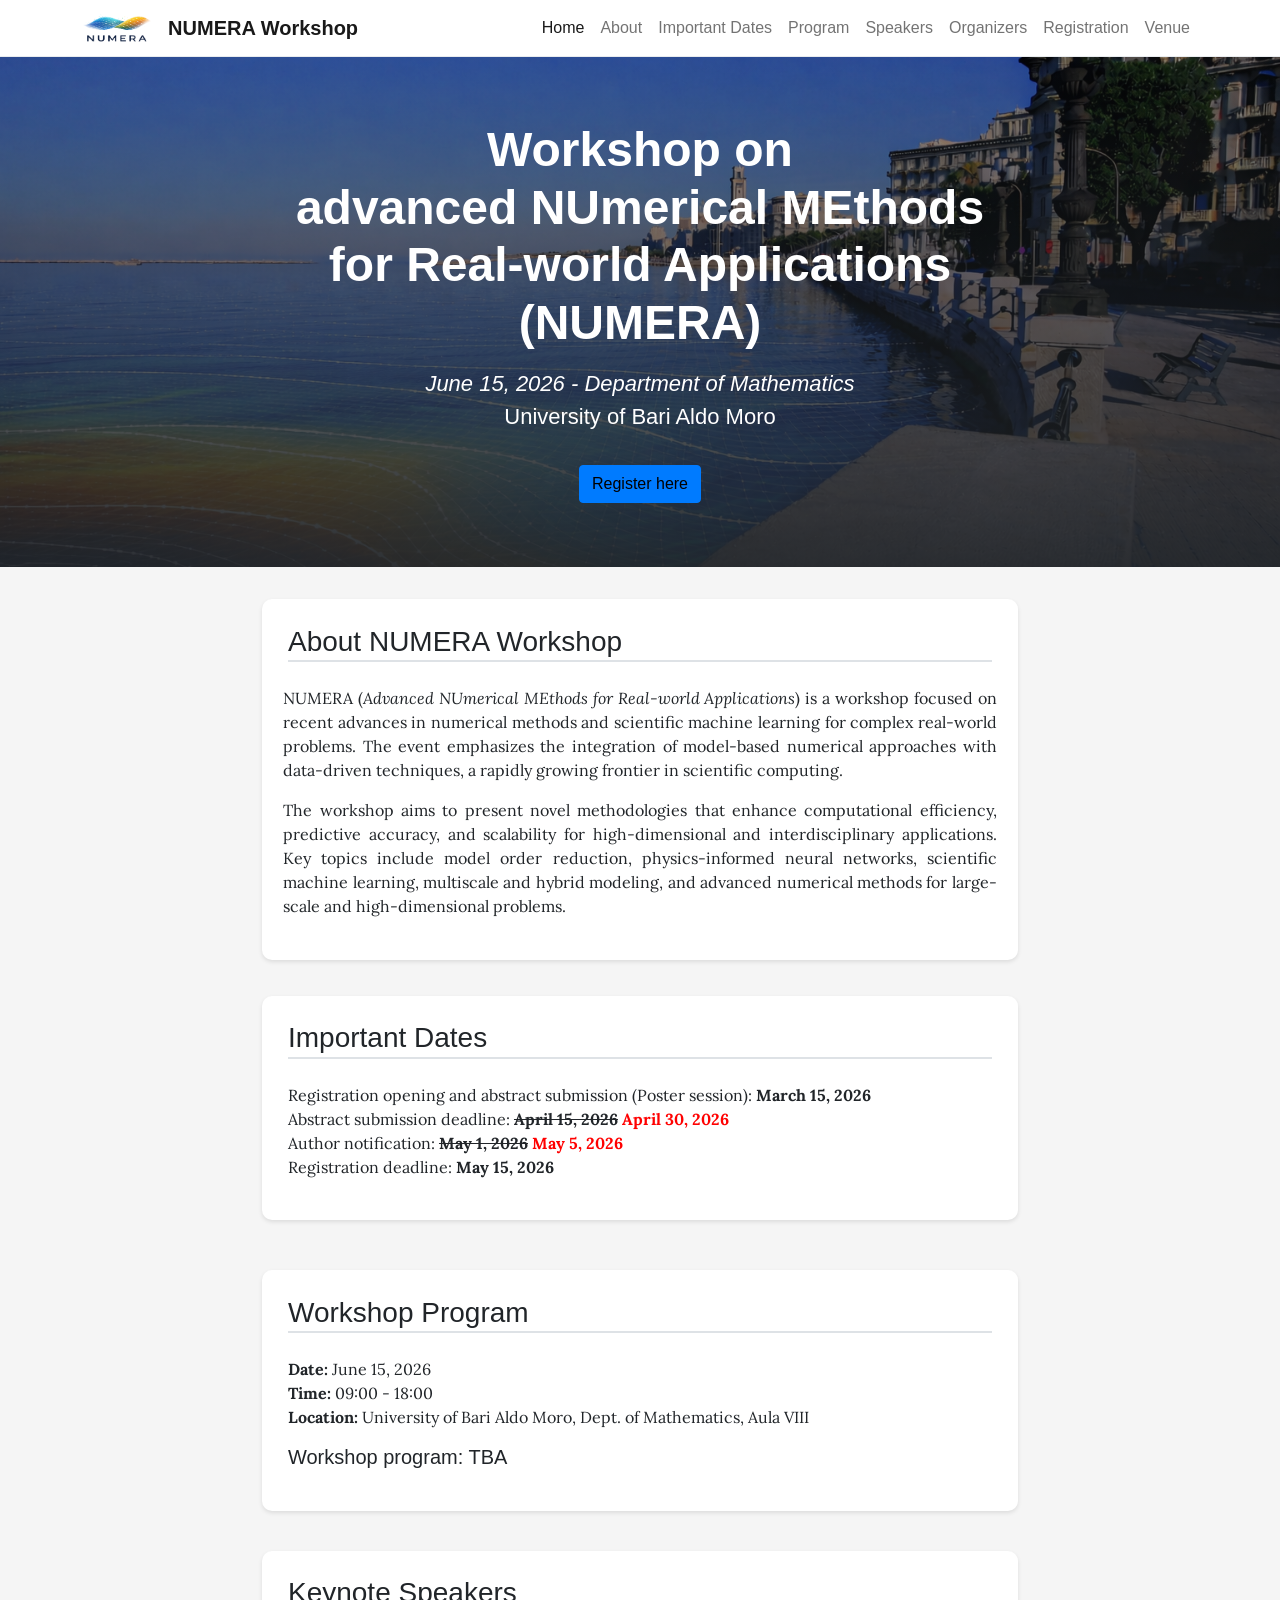
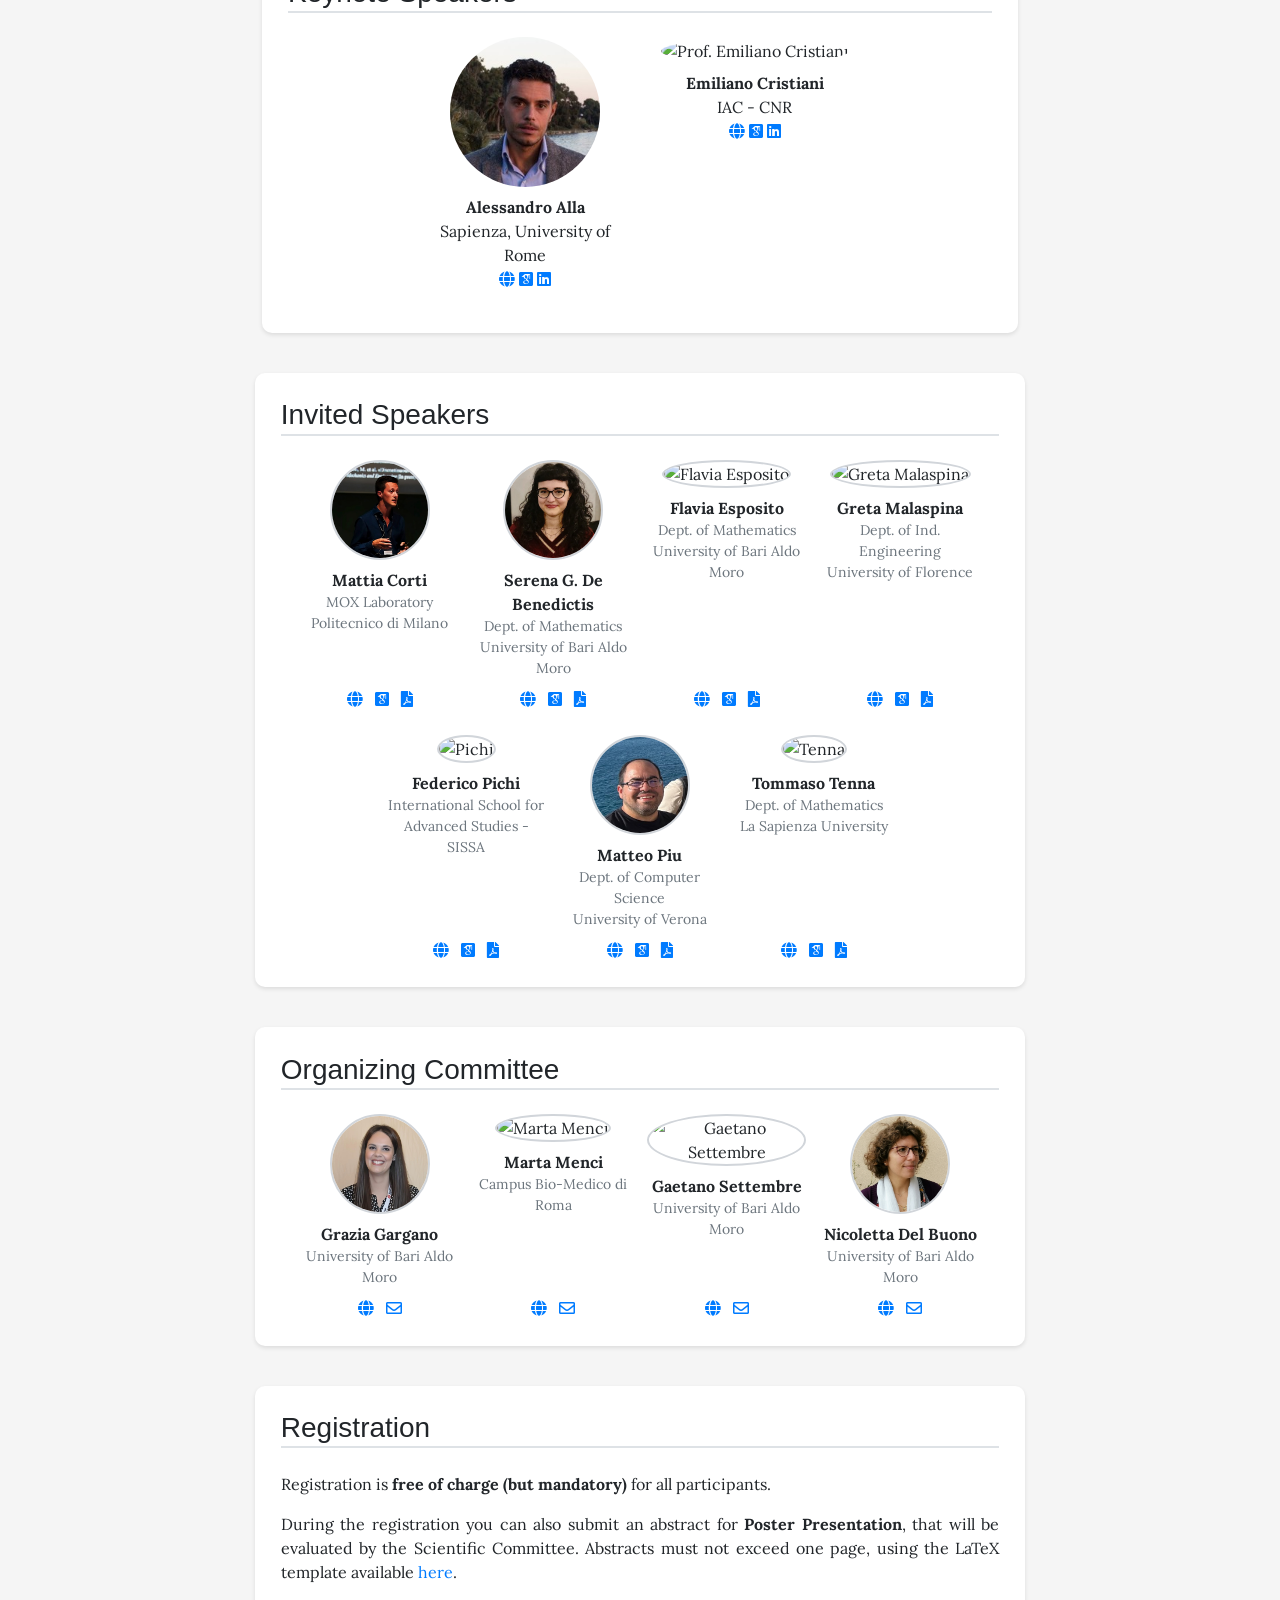
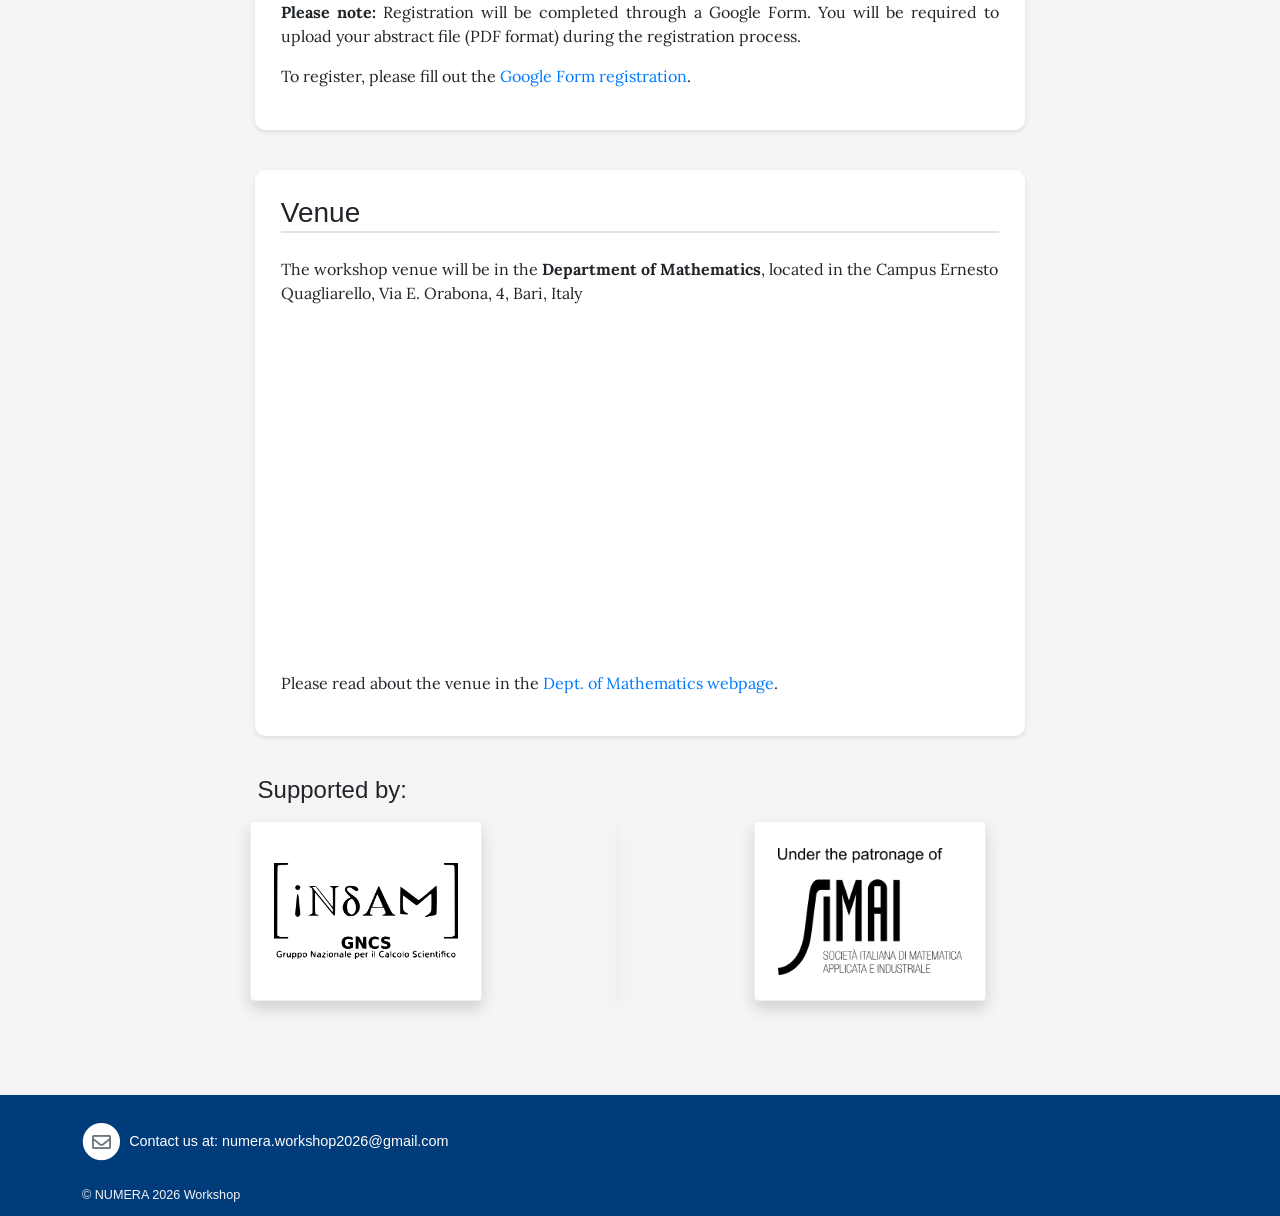
==== index.html @ efa80336 "Update abstract and links" ====
<!DOCTYPE html>
<html lang="en">

<head>
  <meta charset="utf-8">
  <meta name="viewport" content="width=device-width, initial-scale=1, shrink-to-fit=no">

  <title>NUMERA Workshop 2026</title>

  <!-- Meta description -->
  <meta name="description"
    content="The NUMERA Workshop focuses on advanced numerical methods for real-world applications, including AI, PDEs, model order reduction, computer vision, and scientific machine learning.">

  <meta name="keywords"
    content="artificial intelligence, mathematics, PDE, model order reduction, computer vision, Scientific Machine Learning, workshop, NUMERA, image analysis, medical imaging, machine learning, deep learning, image processing">

  <!-- Autore -->
  <meta name="author" content="NUMERA Workshop - advanced NUmerical MEthods for Real-world Applications">

  <!-- Favicons e icone per dispositivi vari -->
  <link rel="icon" type="image/x-icon" href="/assets/favicon.png">

  <!-- Meta tag per il tracciamento -->
  <meta name="robots" content="index, follow">
  <link rel="canonical" href="https://numera-workshop.github.io/">

  <meta name="google-site-verification" content="jyBFapdQFO79JUwC9kAAf9cTXQqhtzw_zQDZ7f-K7q4" />

  <!-- Tag Open Graph per condivisione su social media -->
  <meta property="og:type" content="website">
  <meta property="og:url" content="https://numera-workshop.github.io/">
  <meta property="og:title" content="NUMERA Workshop - advanced NUmerical MEthods for Real-world Applications">
  <meta property="og:description"
    content="The NUMERA Workshop 2026 focuses on advanced numerical methods for real-world applications, including AI, PDEs, model order reduction, computer vision, and scientific machine learning.">
  <meta property="og:image" content="https://numera-workshop.github.io/assets/theme/images/logo_NUMERA.png">
  <meta property="og:image:alt" content="NUMERA - advanced NUmerical MEthods for Real-world Applications 2026">
  <meta property="og:site_name" content="NUMERA 2026 Workshop">

  <!-- Bootstrap CSS is included in main.css -->
  <link rel="stylesheet" href="/assets/theme/css/main.css">
  <link rel="stylesheet" href="/assets/theme/css/fontawesome-all.min.css">
  <link rel="stylesheet" href="/assets/theme/css/academicons.min.css">
  <link rel="stylesheet" href="/assets/theme/css/pygments.css">

  <link href="https://fonts.googleapis.com/css?family=Lora:400,400i,700,700i&display=swap" rel="stylesheet">

  <link rel="alternate" type="application/rss+xml" title="NUMERA 2026 Workshop - RSS feed" href="/feed.xml">

  <!-- Javascript libraries: loaded at top so templates can use these -->
  <script src="/assets/theme/js/jquery.min.js"></script>
  <script src="/assets/theme/js/popper.min.js"></script>
  <script src="/assets/theme/js/bootstrap.min.js"></script>
  <script src="/assets/theme/js/dynamic_page.js"></script>

  <style>
    body {
      background-color: #f5f5f5;
    }

    .section-padding {
      padding: 1.6rem;
      background-color: white;
      border-radius: 10px;
      box-shadow: 0 2px 4px rgba(0, 0, 0, 0.1);
      margin-bottom: 0.75rem;
      scroll-margin-top: 20px;
      /* Reduced space for the navbar when scrolling */
    }

    h3 {
      border-bottom: 2px solid #dee2e6;
      padding-bottom: 0.1rem;
      margin-bottom: 1.5rem;
    }

    main {
      padding-top: 0;
      /* Removed unnecessary top padding */
    }

    .team-member-card img.rounded-circle {
      border: 2px solid #d1d5da;
    }

    /* Header overlay per opacizzare l'immagine */
    .header.bg-image {
      position: relative;
    }

    .header.bg-image::before {
      content: '';
      position: absolute;
      top: 0;
      left: 0;
      right: 0;
      bottom: 0;
      background-color: rgba(0, 0, 0, 0.35);
      pointer-events: none;
    }

    .header.bg-image>* {
      position: relative;
      z-index: 1;
    }
  </style>


</head>


<body>
  <nav class="navbar navbar-expand-lg navbar-light bg-light d-print-none" id="main-nav">
    <div class="container">
      <a class="navbar-brand d-flex align-items-center" href="/">
        <img class="me-3" src="/assets/theme/images/imm3.png" alt="NUMERA 2026 - Workshop"> NUMERA Workshop
      </a>
      <button class="navbar-toggler" type="button" data-bs-toggle="collapse" data-bs-target="#navbar-menu">
        Menu <i class="fas fa-bars"></i>
      </button>
      <div class="collapse navbar-collapse" id="navbar-menu">
        <ul class="navbar-nav ms-auto">
          <li class="navbar-item"><a class="nav-link active" href="/">Home</a></li>
          <li class="navbar-item"><a class="nav-link" href="/#about">About</a></li>
          <li class="navbar-item"><a class="nav-link" href="/#dates">Important Dates</a></li>
          <li class="navbar-item"><a class="nav-link" href="/#program">Program</a></li>
          <li class="navbar-item"><a class="nav-link" href="/#keynote">Speakers</a></li>
          <li class="navbar-item"><a class="nav-link" href="/#organizers">Organizers</a></li>
          <li class="navbar-item"><a class="nav-link" href="/#registration">Registration</a></li>
          <li class="navbar-item"><a class="nav-link" href="/#venue">Venue</a></li>
        </ul>
      </div>
    </div>
  </nav>


  <main id="main-content">

    <header class="header bg-image" id="main-head" style="background-image: url('/assets/theme/images/imm2.png')">
      <div class="container">
        <div class="row">
          <div class="col-md-10 col-lg-8 position-relative mx-auto">
            <h1 class="home">Workshop on<br> advanced NUmerical MEthods for Real-world Applications (NUMERA)</h1>
            <div class="lead">
              <p><em>June 15, 2026 - Department of Mathematics</em><br>University of Bari Aldo Moro</p>
            </div>
            <a href="https://forms.gle/7aP8m3o25EB1q1z99" target="_blank" class="btn btn-primary btn-m mt-3">Register
              here</a>
          </div>
        </div>
      </div>
    </header>

    <div class="container content">
      <div class="row">
        <div class="col-md-10 col-lg-8 mx-auto">
          <div class="row">
            <div class="col">

              <section id="about" style="text-align: justify;" class="section-padding">
                <h3>About NUMERA Workshop</h3>
                <div class="row">
                  <div class="col-md-12">
                    <p>
                      NUMERA (<i>Advanced NUmerical MEthods for Real-world Applications</i>) is a workshop focused on
                      recent advances in numerical
                      methods and scientific machine learning for complex real-world problems. The event emphasizes the
                      integration of model-based
                      numerical approaches with data-driven techniques, a rapidly growing frontier in scientific
                      computing.
                    </p>
                    <p>
                      The workshop aims to present novel methodologies that enhance computational efficiency, predictive
                      accuracy, and scalability
                      for high-dimensional and interdisciplinary applications. Key topics include model order reduction,
                      physics-informed neural networks,
                      scientific machine learning, multiscale and hybrid modeling, and advanced numerical methods for
                      large-scale and high-dimensional problems.
                    </p>
                  </div>
                </div>
              </section>
              <br>

              <section id="dates" style="margin-bottom: 50px;" class="section-padding">
                <h3>Important Dates</h3>
                <p>Registration opening and abstract submission (Poster session): <strong>March 15, 2026</strong> <br>
                  Abstract submission deadline: <strong><s>April 15, 2026</s> <span style="color:red;">April 30,
                      2026</span></strong><br>
                  Author notification: <strong><s>May 1, 2026</s> <span style="color:red;">May 5, 2026</span></strong>
                  <br>
                  Registration deadline: <strong>May 15, 2026</strong>
                </p>
              </section>

              <section id="program" style="margin-bottom: 40px;" class="section-padding">
                <h3>Workshop Program</h3>
                <p>
                  <strong>Date:</strong> June 15, 2026<br>
                  <strong>Time:</strong> 09:00 - 18:00<br>
                  <strong>Location:</strong> University of Bari Aldo Moro, Dept. of Mathematics, Aula VIII
                </p>

                <h5>Workshop program: TBA</h5>

                <!--<table class="table table-bordered table-striped" style="background: #fff;">
                    <thead>
                      <tr>
                        <th style="width:15%; text-align: justify;">Time</th>
                        <th style="text-align: justify;">Title</th>
                      </tr>
                    </thead>
                    <tbody>
                      <tr style="background: #efefff;">
                        <td colspan="2" class="text-center" style="text-align: justify;"><b>08:45 - 09:15 - Registration</b></td>
                      </tr>
                      <tr>
                        <td style="text-align: justify;">09:15 - 09:30</td>
                        <td style="text-align: justify;"><b>Welcome and opening remarks</b><br>
                          <span class="text-muted small">Organizers</span></td>
                      </tr>
                      <tr style="background: #cefff8;">
                        <td style="text-align: justify;">09:30 - 10:15</td>
                        <td style="text-align: justify;"><b>Keynote 1: [Keynote title]</b><br>
                          <span class="text-muted small">[Name]</span></td>
                      </tr>
                      <tr>
                        <td style="text-align: justify;">10:15 - 10:45</td>
                        <td style="text-align: justify;"><b>[Talk title 1]</b><br>
                          <span class="text-muted small">[Name]</span></td>
                      </tr>
                      <tr>
                        <td style="text-align: justify;">10:45 - 11:15</td>
                        <td style="text-align: justify;"><b>[Talk title 2]</b><br>
                          <span class="text-muted small">[Name]</span></td>
                      </tr>
                      <tr style="background: #f7f5d0;">
                        <td colspan="2" class="text-center" style="text-align: justify;"><b>11:15 - 11:45 - Coffee break & Poster Session</b></td>
                      </tr>
                      <tr>
                        <td style="text-align: justify;">11:45 - 12:15</td>
                        <td style="text-align: justify;"><b>[Talk title 3]</b><br>
                          <span class="text-muted small">[Name]</span></td>
                      </tr>
                      <tr style="background: #cefff8;">
                        <td style="text-align: justify;">12:15 - 13:00</td>
                        <td style="text-align: justify;"><b>Keynote 2: [Keynote title]</b><br>
                          <span class="text-muted small">[Name]</span></td>
                      </tr>
                      <tr>
                        <td style="text-align: justify;">13:00 - 13:30</td>
                        <td style="text-align: justify;"><b>[Talk title 4]</b><br>
                          <span class="text-muted small">[Name]</span></td>
                      </tr>
                      <tr style="background: #f7f5d0;">
                        <td colspan="2" class="text-center" style="text-align: justify;"><b>13:30 - 14:30 - Lunch & Poster Session</b></td>
                      </tr>
                      <tr>
                        <td style="text-align: justify;">14:30 - 15:00</td>
                        <td style="text-align: justify;"><b>[Talk title 5]</b><br>
                          <span class="text-muted small">[Name]</span></td>
                      </tr>
                      <tr>
                        <td style="text-align: justify;">15:00 - 15:30</td>
                        <td style="text-align: justify;"><b>[Talk title 6]</b><br>
                          <span class="text-muted small">[Name]</span></td>
                      </tr>
                      <tr>
                        <td style="text-align: justify;">15:30 - 16:00</td>
                        <td style="text-align: justify;"><b>Industry Talk</b><br>
                          <span class="text-muted small">[Company]</span></td>
                      </tr>
                      <tr style="background: #f7f5d0;">
                        <td colspan="2" class="text-center" style="text-align: justify;"><b>16:00 - 16:30 - Coffee break & Poster Session</b></td>
                      </tr>
                      <tr>
                        <td style="text-align: justify;">16:30 - 17:00</td>
                        <td style="text-align: justify;"><b>[Talk title 7]</b><br>
                          <span class="text-muted small">[Name]</span></td>
                      </tr>
                      <tr>
                        <td style="text-align: justify;">17:00 - 17:30</td>
                        <td style="text-align: justify;"><b>[Talk title 8]</b><br>
                          <span class="text-muted small">[Name]</span></td>
                      </tr>
                      <tr style="background: #efefff;">
                        <td colspan="2" class="text-center" style="text-align: justify;"><b>17:30 - Discussion / Q&A</b></td>
                      </tr>
                    </tbody>
                  </table> -->
              </section>

              <style>
                .speaker-item {
                  margin-bottom: 50px;
                }

                .speaker-item:last-child {
                  margin-bottom: 0;
                }
              </style>

              <section id="keynote" style="margin-bottom: 40px;" class="section-padding">
                <h3>Keynote Speakers</h3>
                <div class="container">
                  <div class="row mt-4">
                    <div class="col-md-12">
                      <div class="speaker-item">
                        <div class="row">
                          <div class="col-md-4 offset-md-2 text-center">
                            <img src="assets/theme/images/alla.jpg" alt="Prof. Alessandro Alla" class="rounded-circle"
                              style="width: 150px; height: 150px; object-fit: cover;">
                            <p class="mt-2"><strong>Alessandro Alla</strong><br>Sapienza, University of Rome
                              <br>
                              <a href="https://www.alessandroalla.com/" target="_blank"><i class="fas fa-globe"></i></a>
                              <a href="https://scholar.google.com/citations?user=P4s5o3oAAAAJ&hl=it" target="_blank"><i
                                  class="ai ai-google-scholar-square"></i></a>
                              <a href="https://www.linkedin.com/in/alessandro-alla-69b30034" target="_blank"><i
                                  class="fab fa-linkedin"></i></a>
                            </p>
                          </div>

                          <div class="col-md-4 text-center">
                            <img src="https://www.emilianocristiani.it/img/Emi_foto_2021.jpg"
                              alt="Prof. Emiliano Cristiani" class="rounded-circle"
                              style="width: 150px; height: 150px; object-fit: cover;">
                            <p class="mt-2"><strong>Emiliano Cristiani</strong><br>IAC - CNR
                              <br>
                              <a href="https://www.emilianocristiani.it/" target="_blank"><i
                                  class="fas fa-globe"></i></a>
                              <a href="https://scholar.google.com/citations?user=JVII24IAAAAJ" target="_blank"><i
                                  class="ai ai-google-scholar-square"></i></a>
                              <a href="https://www.linkedin.com/in/emiliano-cristiani-aa386b8/" target="_blank"><i
                                  class="fab fa-linkedin"></i></a>
                            </p>
                          </div>
                        </div>
                      </div>
                    </div>

                  </div>
                </div>
            </div>
            </section>

            <section id="invited" style="margin-bottom: 40px;" class="section-padding">
              <h3>Invited Speakers</h3>
              <div class="container">
                <div class="row row-cols-1 row-cols-sm-2 row-cols-lg-4 g-4 justify-content-center">

                  <!-- Mattia Corti -->
                  <div class="col">
                    <div class="team-member-card d-flex flex-column h-100">
                      <div class="text-center mb-2">
                        <img src="assets/theme/images/corti.jpg" alt="Corti" class="rounded-circle"
                          style="width: 100px; height: 100px; object-fit: cover;">
                      </div>
                      <div class="text-center">
                        <strong class="mb-1">
                          Mattia Corti
                        </strong>
                        <p class="text-muted small mb-2">MOX Laboratory<br>Politecnico di Milano</p>
                      </div>
                      <div class="mt-auto text-center">
                        <ul class="list-inline mb-0">
                          <li class="list-inline-item">
                            <a href="https://sites.google.com/view/mattia-corti" target="_blank"><i
                                class="fas fa-globe"></i></a>
                          </li>
                          <a href="https://scholar.google.com/citations?user=xhqRbvUAAAAJ&hl=it" target="_blank"><i
                              class="ai ai-google-scholar-square"></i></a>
                          <a href="/assets/abstract/NUMERAAbstractCorti.pdf" target="_blank" class="ms-2"><i
                              class="fas fa-file-pdf"></i></a>
                        </ul>
                      </div>
                    </div>
                  </div>

                  <!-- Serena G. De Benedictis -->
                  <div class="col">
                    <div class="team-member-card d-flex flex-column h-100">
                      <div class="text-center mb-2">
                        <img src="assets/theme/images/serena.jpg" alt="De Benedictis" class="rounded-circle"
                          style="width: 100px; height: 100px; object-fit: cover;">
                      </div>
                      <div class="text-center">
                        <strong class="mb-1">
                          Serena G. De Benedictis
                        </strong>
                        <p class="text-muted small mb-2">Dept. of Mathematics<br>University of Bari Aldo Moro</p>
                      </div>
                      <div class="mt-auto text-center">
                        <ul class="list-inline mb-0">
                          <li class="list-inline-item">
                            <a href="https://sites.google.com/view/midasresearchgroup/people/serena-de-benedictis"
                              target="_blank"><i class="fas fa-globe"></i></a>
                          </li>
                          <li class="list-inline-item">
                            <a href="https://scholar.google.com/citations?user=Co1kw0IAAAAJ&hl=it&oi=ao"
                              target="_blank"><i class="ai ai-google-scholar-square"></i></a>
                            <a href="/assets/abstract/Abstract_NUMERA_Serena_De_Benedictis.pdf" target="_blank"
                              class="ms-2"><i class="fas fa-file-pdf"></i></a>
                          </li>
                        </ul>
                      </div>
                    </div>
                  </div>

                  <!-- Flavia Esposito -->
                  <div class="col">
                    <div class="team-member-card d-flex flex-column h-100">
                      <div class="text-center mb-2">
                        <img
                          src="https://media.licdn.com/dms/image/v2/D4E03AQFmI0oWFBm_5Q/profile-displayphoto-shrink_200_200/profile-displayphoto-shrink_200_200/0/1707902566038?e=2147483647&v=beta&t=1rbOKYPccTEvURB7xDYa67zCMWqp82uOeJh56fe9nbk"
                          alt="Flavia Esposito" class="rounded-circle"
                          style="width: 100px; height: 100px; object-fit: cover;">
                      </div>
                      <div class="text-center">
                        <strong class="mb-1">
                          Flavia Esposito
                        </strong>
                        <p class="text-muted small mb-2">Dept. of Mathematics<br>University of Bari Aldo Moro</p>
                      </div>
                      <div class="mt-auto text-center">
                        <ul class="list-inline mb-0">
                          <li class="list-inline-item">
                            <a href="https://sites.google.com/view/midasresearchgroup/people/flavia-esposito"
                              target="_blank"><i class="fas fa-globe"></i></a>
                          </li>
                          <li class="list-inline-item">
                            <a href="https://scholar.google.it/citations?user=WQsG9uEAAAAJ&hl=it" target="_blank"><i
                                class="ai ai-google-scholar-square"></i></a>
                            <a href="/assets/abstract/Esposito_Abstract_2026.pdf" target="_blank" class="ms-2"><i
                              class="fas fa-file-pdf"></i></a>
                          </li>
                        </ul>
                      </div>
                    </div>
                  </div>

                  <!-- Greta Malaspina -->
                  <div class="col">
                    <div class="team-member-card d-flex flex-column h-100">
                      <div class="text-center mb-2">
                        <img
                          src="https://i0.wp.com/ecmiindmath.org/wp-content/uploads/2018/11/fotogreta.jpg?resize=391%2C338&ssl=1"
                          alt="Greta Malaspina" class="rounded-circle"
                          style="width: 100px; height: 100px; object-fit: cover;">
                      </div>
                      <div class="text-center">
                        <strong class="mb-1">
                          Greta Malaspina
                        </strong>
                        <p class="text-muted small mb-2">Dept. of Ind. Engineering<br>University of Florence</p>
                      </div>
                      <div class="mt-auto text-center">
                        <ul class="list-inline mb-0">
                          <li class="list-inline-item">
                            <a href="https://cercachi.unifi.it/p-doc2-0-0-A-3f2c342b342e28-0.html" target="_blank"><i
                                class="fas fa-globe"></i></a>
                          </li>
                          <li class="list-inline-item">
                            <a href="https://scholar.google.com/citations?hl=en&user=ltC-R40AAAAJ&view_op=list_works"
                              target="_blank"><i class="ai ai-google-scholar-square"></i></a>
                            <a href="/assets/abstract/abstract_NUMERA_Malaspina.pdf" target="_blank" class="ms-2"><i
                                class="fas fa-file-pdf"></i></a>
                          </li>

                        </ul>
                      </div>
                    </div>
                  </div>


                  <!-- Federico Pichi -->
                  <div class="col">
                    <div class="team-member-card d-flex flex-column h-100">
                      <div class="text-center mb-2">
                        <img src="https://fpichi.github.io/images/profile.png" alt="Pichi" class="rounded-circle"
                          style="width: 100px; height: 100px; object-fit: cover;">
                      </div>
                      <div class="text-center">
                        <strong class="mb-1">
                          Federico Pichi
                        </strong>
                        <p class="text-muted small mb-2">International School for Advanced Studies - SISSA</p>
                      </div>
                      <div class="mt-auto text-center">
                        <ul class="list-inline mb-0">
                          <li class="list-inline-item">
                            <a href="https://fpichi.github.io" target="_blank"><i class="fas fa-globe"></i></a>
                          </li>
                          <a href="https://scholar.google.it/citations?user=UYUZOlkAAAAJ&hl=it" target="_blank"><i
                              class="ai ai-google-scholar-square"></i></a>
                          <a href="/assets/abstract/abstract_pichi.pdf" target="_blank" class="ms-2"><i
                              class="fas fa-file-pdf"></i></a>
                        </ul>
                      </div>
                    </div>
                  </div>

                  <!-- Matteo Piu -->
                  <div class="col">
                    <div class="team-member-card d-flex flex-column h-100">
                      <div class="text-center mb-2">
                        <img src="assets/theme/images/piu.jpeg" alt="Pichi" class="rounded-circle"
                          style="width: 100px; height: 100px; object-fit: cover;">
                      </div>
                      <div class="text-center">
                        <strong class="mb-1">
                          Matteo Piu
                        </strong>
                        <p class="text-muted small mb-2">Dept. of Computer Science<br>University of Verona</p>
                      </div>
                      <div class="mt-auto text-center">
                        <ul class="list-inline mb-0">
                          <li class="list-inline-item">
                            <a href="https://www.di.univr.it/?ent=persona&id=86855&lang=it" target="_blank"><i
                                class="fas fa-globe"></i></a>
                          </li>
                          <a href="https://www.scopus.com/authid/detail.uri?authorId=57545982600#" target="_blank"><i
                              class="ai ai-google-scholar-square"></i></a>
                          <a href="/assets/abstract/Piu.pdf" target="_blank" class="ms-2"><i
                              class="fas fa-file-pdf"></i></a>
                        </ul>
                      </div>
                    </div>
                  </div>

                  <!-- Tommaso Tenna -->
                  <div class="col">
                    <div class="team-member-card d-flex flex-column h-100">
                      <div class="text-center mb-2">
                        <img
                          src="https://i1.rgstatic.net/ii/profile.image/11431281315549575-1741905372016_Q512/Tommaso-Tenna.jpg"
                          alt="Tenna" class="rounded-circle" style="width: 100px; height: 100px; object-fit: cover;">
                      </div>
                      <div class="text-center">
                        <strong class="mb-1">
                          Tommaso Tenna
                        </strong>
                        <p class="text-muted small mb-2">Dept. of Mathematics<br>La Sapienza University</p>
                      </div>
                      <div class="mt-auto text-center">
                        <ul class="list-inline mb-0">
                          <li class="list-inline-item">
                            <a href="https://sites.google.com/view/tommaso-tenna/home" target="_blank"><i
                                class="fas fa-globe"></i></a>
                          </li>
                          <a href="https://scholar.google.fr/citations?user=YxFYn38AAAAJ&hl=en" target="_blank"><i
                              class="ai ai-google-scholar-square"></i></a>
                          <a href="/assets/abstract/Abstract_Tenna_Bari.pdf" target="_blank" class="ms-2"><i
                              class="fas fa-file-pdf"></i></a>
                        </ul>
                      </div>
                    </div>
                  </div>



                </div>
              </div>
            </section>

            <section id="organizers" style="margin-bottom: 40px;" class="section-padding">
              <h3>Organizing Committee</h3>
              <div class="container">
                <div class="row row-cols-1 row-cols-sm-2 row-cols-lg-4 g-4 justify-content-center">

                  <!-- Grazia Gargano -->
                  <div class="col">
                    <div class="team-member-card d-flex flex-column h-100">
                      <div class="text-center mb-2">
                        <img src="assets/theme/images/grace.jpeg" alt="Grazia Gargano" class="rounded-circle"
                          style="width: 100px; height: 100px; object-fit: cover;">
                      </div>
                      <div class="text-center">
                        <strong class="mb-1">
                          Grazia Gargano
                        </strong>
                        <p class="text-muted small mb-2">University of Bari Aldo Moro</p>
                      </div>
                      <div class="mt-auto text-center">
                        <ul class="list-inline mb-0">
                          <li class="list-inline-item">
                            <a href="https://sites.google.com/view/midasresearchgroup/people/grazia-gargano"
                              target="_blank"><i class="fas fa-globe"></i></a>
                          </li>
                          <li class="list-inline-item">
                            <a href="mailto:grazia.gargano@uniba.it"><i class="far fa-envelope"></i></a>
                          </li>
                        </ul>
                      </div>
                    </div>
                  </div>

                  <!-- Marta Menci -->
                  <div class="col">
                    <div class="team-member-card d-flex flex-column h-100">
                      <div class="text-center mb-2">
                        <img
                          src="https://i1.rgstatic.net/ii/profile.image/11431281106586384-1670785007593_Q512/Marta-Menci.jpg"
                          alt="Marta Menci" class="rounded-circle"
                          style="width: 100px; height: 100px; object-fit: cover;">
                      </div>
                      <div class="text-center">
                        <strong class="mb-1">
                          Marta Menci
                        </strong>
                        <p class="text-muted small mb-2">Campus Bio-Medico di Roma</p>
                      </div>
                      <div class="mt-auto text-center">
                        <ul class="list-inline mb-0">
                          <li class="list-inline-item">
                            <a href="https://sites.google.com/view/martamenci/home" target="_blank"><i
                                class="fas fa-globe"></i></a>
                          </li>
                          <li class="list-inline-item">
                            <a href="mailto:m.menci@unicampus.it"><i class="far fa-envelope"></i></a>
                          </li>
                        </ul>
                      </div>
                    </div>
                  </div>

                  <!-- Gaetano Settembre -->
                  <div class="col">
                    <div class="team-member-card d-flex flex-column h-100">
                      <div class="text-center mb-2">
                        <img src="https://gaetanosettembre.github.io/assets/img/img_profile.jpg" alt="Gaetano Settembre"
                          class="rounded-circle" style="width: 100px; height: 100px; object-fit: cover;">
                      </div>
                      <div class="text-center">
                        <strong class="mb-1">
                          Gaetano Settembre
                        </strong>
                        <p class="text-muted small mb-2">University of Bari Aldo Moro</p>
                      </div>
                      <div class="mt-auto text-center">
                        <ul class="list-inline mb-0">
                          <li class="list-inline-item">
                            <a href="https://gaetanosettembre.github.io" target="_blank"><i
                                class="fas fa-globe"></i></a>
                          </li>
                          <li class="list-inline-item">
                            <a href="mailto:gaetano.settembre@uniba.it"><i class="far fa-envelope"></i></a>
                          </li>
                        </ul>
                      </div>
                    </div>
                  </div>

                  <!-- Nicoletta Del Buono -->
                  <div class="col">
                    <div class="team-member-card d-flex flex-column h-100">
                      <div class="text-center mb-2">
                        <img src="assets/theme/images/nicole.jpg" alt="Nicoletta Del Buono" class="rounded-circle"
                          style="width: 100px; height: 100px; object-fit: cover;">
                      </div>
                      <div class="text-center">
                        <strong class="mb-1">
                          Nicoletta Del Buono
                        </strong>
                        <p class="text-muted small mb-2">University of Bari Aldo Moro</p>
                      </div>
                      <div class="mt-auto text-center">
                        <ul class="list-inline mb-0">
                          <li class="list-inline-item">
                            <a href="https://sites.google.com/site/nicolettadelbuono/" target="_blank"><i
                                class="fas fa-globe"></i></a>
                          </li>
                          <li class="list-inline-item">
                            <a href="mailto:nicoletta.delbuono@uniba.it"><i class="far fa-envelope"></i></a>
                          </li>
                        </ul>
                      </div>
                    </div>
                  </div>
                </div>
              </div>
            </section>

            <section id="registration" style="margin-bottom: 40px;" class="section-padding">
              <h3>Registration</h3>
              <p style="text-align: justify;">
                Registration is <strong>free of charge (but mandatory)</strong> for all participants.
              </p>
              <p style="text-align: justify;">
                During the registration you can also submit an abstract for <strong>Poster Presentation</strong>, that
                will be evaluated by the Scientific Committee. Abstracts must not exceed one page, using the LaTeX
                template available <a
                  href="https://www.overleaf.com/latex/templates/simple-single-page-abstract-template/kwzyytrntryp"
                  target="_blank">here</a>.
              </p>
              <p style="text-align: justify;">
                <strong>Please note:</strong> Registration will be completed through a Google Form. You will be required
                to upload your abstract file (PDF format) during the registration process.
              </p>
              <p>
                To register, please fill out the <a href="https://forms.gle/7aP8m3o25EB1q1z99" target="_blank">Google
                  Form registration</a>.
              </p>
            </section>

            <section id="venue" style="margin-bottom: 40px;" class="section-padding">
              <h3>Venue</h3>
              <p>The workshop venue will be in the <strong>Department of Mathematics</strong>, located in the Campus
                Ernesto Quagliarello, Via E. Orabona, 4, Bari, Italy</p>
              <div style="width:100%;margin:0.5rem auto;">
                <iframe
                  src="https://www.google.com/maps/embed?pb=!1m18!1m12!1m3!1d2419.7379059391824!2d16.87882568852028!3d41.10891287764286!2m3!1f0!2f0!3f0!3m2!1i1024!2i768!4f13.1!3m3!1m2!1s0x1347e84f1dbb82ed%3A0x2386871d336207ca!2sDepartment%20of%20Mathematics!5e0!3m2!1sen!2sus!4v1728560541803!5m2!1sen!2sus"
                  width="100%" height="320" style="border:0;" allowfullscreen="" loading="lazy"
                  referrerpolicy="no-referrer-when-downgrade"></iframe>
              </div>
              <p>Please read about the venue in the <a href="https://www.dm.uniba.it/it">Dept. of Mathematics
                  webpage</a>.</p>
            </section>

            <section id="sponsors" class="row flex-expand" class="section-padding">
              <h4>Supported by:</h4>
              <div class="col-md-3 col-sm-12 item-expand">
                <a href="https://www.altamatematica.it/gncs/" target="_blank">
                  <div class="pad shadow">
                    <img src="assets/theme/images/gncs.png" class="img-sponsor">
                  </div>
                </a>
              </div> <!--
                <div class="col-md-3 col-sm-12 item-expand">
                  <a href="https://www.uniba.it/it" target="_blank">
                    <div class="pad shadow">
                      <img src="assets/theme/images/Logo-UNIBA.jpg" class="img-sponsor">
                    </div>
                  </a>
                </div>-->
              <div class="col-md-3 col-sm-12 item-expand">
                <a href="" target="_blank">
                  <div class="pad shadow">
                    <img src="" class="img-sponsor">
                  </div>
                </a>
              </div>
              <div class="col-md-3 col-sm-12 item-expand">
                <a href="https://www.simai.eu" target="_blank">
                  <div class="pad shadow">
                    <img src="assets/theme/images/SIMAI_logo_patrocinio_ENG_pos.png" class="img-sponsor">
                  </div>
                </a>
              </div>
            </section>

          </div>
        </div>
      </div>
    </div>
  </main>

  <footer class="d-print-none">
    <div class="container">
      <div class="row">
        <div class="col-lg">
          <ul class="list-inline">
            <li class="list-inline-item">
              <a href="mailto:numera.workshop2026@gmail.com">
                <span class="fa-stack fa-lg">
                  <i class="fas fa-circle fa-stack-2x"></i>
                  <i class="far fa-envelope fa-stack-1x fa-inverse"></i>
                </span> Contact us at: numera.workshop2026@gmail.com
              </a>
            </li>
          </ul>
        </div>
      </div>

      <div class="small mt-2">
        <p>© NUMERA 2026 Workshop </p>
      </div>
    </div>
  </footer>

  <script src="/assets/theme/js/anchor.min.js"></script>
  <script>
    // Show anchors when hovering over headings, using anchor.js
    (function () {
      const headings = ".content h2[id], .content h3[id], .content h4[id], .content h5[id], .content h6[id]";
      anchors.options = { placement: "right" };
      anchors.add(headings);
    })();
  </script>

</body>

</html>
---- assets/theme/css/academicons.min.css ----
@font-face{font-family:Academicons;font-style:normal;font-weight:400;font-display:block;src:url(../fonts/academicons.eot);src:url(../fonts/academicons.eot) format('embedded-opentype'),url(../fonts/academicons.ttf) format('truetype'),url(../fonts/academicons.woff) format('woff'),url(../fonts/academicons.svg) format('svg')}.ai{font-family:Academicons;font-weight:400;-moz-osx-font-smoothing:grayscale;-webkit-font-smoothing:antialiased;display:inline-block;font-style:normal;font-variant:normal;text-rendering:auto;line-height:1}.ai-academia:before{content:"\e9af"}.ai-academia-square:before{content:"\e93d"}.ai-acclaim:before{content:"\e92e"}.ai-acclaim-square:before{content:"\e93a"}.ai-acm:before{content:"\e93c"}.ai-acm-square:before{content:"\e95d"}.ai-acmdl:before{content:"\e96a"}.ai-acmdl-square:before{content:"\e9d3"}.ai-ads:before{content:"\e9cb"}.ai-ads-square:before{content:"\e94a"}.ai-africarxiv:before{content:"\e91b"}.ai-africarxiv-square:before{content:"\e90b"}.ai-arxiv:before{content:"\e974"}.ai-arxiv-square:before{content:"\e9a6"}.ai-biorxiv:before{content:"\e9a2"}.ai-biorxiv-square:before{content:"\e98b"}.ai-ceur:before{content:"\e96d"}.ai-ceur-square:before{content:"\e92f"}.ai-ciencia-vitae:before{content:"\e912"}.ai-ciencia-vitae-square:before{content:"\e913"}.ai-closed-access:before{content:"\e942"}.ai-closed-access-square:before{content:"\e943"}.ai-conversation:before{content:"\e94c"}.ai-conversation-square:before{content:"\e915"}.ai-coursera:before{content:"\e95f"}.ai-coursera-square:before{content:"\e97f"}.ai-crossref:before{content:"\e918"}.ai-crossref-square:before{content:"\e919"}.ai-cv:before{content:"\e9a5"}.ai-cv-square:before{content:"\e90a"}.ai-datacite:before{content:"\e91c"}.ai-datacite-square:before{content:"\e91d"}.ai-dataverse:before{content:"\e9f7"}.ai-dataverse-square:before{content:"\e9e4"}.ai-dblp:before{content:"\e94f"}.ai-dblp-square:before{content:"\e93f"}.ai-depsy:before{content:"\e97a"}.ai-depsy-square:before{content:"\e94b"}.ai-doi:before{content:"\e97e"}.ai-doi-square:before{content:"\e98f"}.ai-dryad:before{content:"\e97c"}.ai-dryad-square:before{content:"\e98c"}.ai-elsevier:before{content:"\e961"}.ai-elsevier-square:before{content:"\e910"}.ai-figshare:before{content:"\e981"}.ai-figshare-square:before{content:"\e9e7"}.ai-google-scholar:before{content:"\e9d4"}.ai-google-scholar-square:before{content:"\e9f9"}.ai-hal:before{content:"\e92c"}.ai-hal-square:before{content:"\e92d"}.ai-hypothesis:before{content:"\e95a"}.ai-hypothesis-square:before{content:"\e95b"}.ai-ideas-repec:before{content:"\e9ed"}.ai-ideas-repec-square:before{content:"\e9f8"}.ai-ieee:before{content:"\e929"}.ai-ieee-square:before{content:"\e9b9"}.ai-impactstory:before{content:"\e9cf"}.ai-impactstory-square:before{content:"\e9aa"}.ai-inaturalist:before{content:"\e900"}.ai-inaturalist-square:before{content:"\e901"}.ai-inpn:before{content:"\e902"}.ai-inpn-square:before{content:"\e903"}.ai-inspire:before{content:"\e9e9"}.ai-inspire-square:before{content:"\e9fe"}.ai-isidore:before{content:"\e936"}.ai-isidore-square:before{content:"\e954"}.ai-jstor:before{content:"\e938"}.ai-jstor-square:before{content:"\e944"}.ai-lattes:before{content:"\e9b3"}.ai-lattes-square:before{content:"\e99c"}.ai-mathoverflow:before{content:"\e9f6"}.ai-mathoverflow-square:before{content:"\e97b"}.ai-mendeley:before{content:"\e9f0"}.ai-mendeley-square:before{content:"\e9f3"}.ai-moodle:before{content:"\e907"}.ai-moodle-square:before{content:"\e908"}.ai-nakala:before{content:"\e940"}.ai-nakala-square:before{content:"\e941"}.ai-obp:before{content:"\e92a"}.ai-obp-square:before{content:"\e92b"}.ai-open-access:before{content:"\e939"}.ai-open-access-square:before{content:"\e9f4"}.ai-open-data:before{content:"\e966"}.ai-open-data-square:before{content:"\e967"}.ai-open-materials:before{content:"\e968"}.ai-open-materials-square:before{content:"\e969"}.ai-openedition:before{content:"\e946"}.ai-openedition-square:before{content:"\e947"}.ai-orcid:before{content:"\e9d9"}.ai-orcid-square:before{content:"\e9c3"}.ai-osf:before{content:"\e9ef"}.ai-osf-square:before{content:"\e931"}.ai-overleaf:before{content:"\e914"}.ai-overleaf-square:before{content:"\e98d"}.ai-philpapers:before{content:"\e98a"}.ai-philpapers-square:before{content:"\e96f"}.ai-piazza:before{content:"\e99a"}.ai-piazza-square:before{content:"\e90c"}.ai-preregistered:before{content:"\e906"}.ai-preregistered-square:before{content:"\e96b"}.ai-protocols:before{content:"\e952"}.ai-protocols-square:before{content:"\e953"}.ai-psyarxiv:before{content:"\e90e"}.ai-psyarxiv-square:before{content:"\e90f"}.ai-publons:before{content:"\e937"}.ai-publons-square:before{content:"\e94e"}.ai-pubmed:before{content:"\e99f"}.ai-pubmed-square:before{content:"\e97d"}.ai-pubpeer:before{content:"\e922"}.ai-pubpeer-square:before{content:"\e923"}.ai-researcherid:before{content:"\e91a"}.ai-researcherid-square:before{content:"\e95c"}.ai-researchgate:before{content:"\e95e"}.ai-researchgate-square:before{content:"\e99e"}.ai-ror:before{content:"\e948"}.ai-ror-square:before{content:"\e949"}.ai-sci-hub:before{content:"\e959"}.ai-sci-hub-square:before{content:"\e905"}.ai-scirate:before{content:"\e98e"}.ai-scirate-square:before{content:"\e99d"}.ai-scopus:before{content:"\e91e"}.ai-scopus-square:before{content:"\e91f"}.ai-semantic-scholar:before{content:"\e96e"}.ai-semantic-scholar-square:before{content:"\e96c"}.ai-springer:before{content:"\e928"}.ai-springer-square:before{content:"\e99b"}.ai-ssrn:before{content:"\e916"}.ai-ssrn-square:before{content:"\e917"}.ai-stackoverflow:before{content:"\e920"}.ai-stackoverflow-square:before{content:"\e921"}.ai-zenodo:before{content:"\e911"}.ai-zotero:before{content:"\e962"}.ai-zotero-square:before{content:"\e932"}.ai-lg{font-size:1.33333em;line-height:.75em;vertical-align:-.0667em}.ai-xs{font-size:.75em}.ai-sm{font-size:.875em}.ai-1x{font-size:1em}.ai-2x{font-size:2em}.ai-3x{font-size:3em}.ai-4x{font-size:4em}.ai-5x{font-size:5em}.ai-6x{font-size:6em}.ai-7x{font-size:7em}.ai-8x{font-size:8em}.ai-9x{font-size:9em}.ai-10x{font-size:10em}.ai-fw{text-align:center;width:1.25em}.ai-ul{list-style-type:none;margin-left:2.5em;padding-left:0}.ai-ul>li{position:relative}.ai-li{left:-2em;position:absolute;text-align:center;width:2em;line-height:inherit}.ai-border{border:solid .08em #eee;border-radius:.1em;padding:.2em .25em .15em}.ai-pull-left{float:left}.ai-pull-right{float:right}.ai.ai-pull-left{margin-right:.3em}.ai.ai-pull-right{margin-right:.3em}.ai-stack{display:inline-block;height:2em;line-height:2em;position:relative;vertical-align:middle;width:2.5em}.ai-stack-1x,.ai-stack-2x{left:0;position:absolute;text-align:center;width:100%}.ai-stack-1x{line-height:inherit}.ai-stack-2x{font-size:2em}.ai-inverse{color:#fff}
---- assets/theme/css/pygments.css ----
/*
  This file is not included via npm, since the package is not updated:
  https://github.com/richleland/pygments-css/issues/22

  Copy/pasted from:
  https://github.com/richleland/pygments-css/blob/146834e1f9476d517c10cee5f15381047866d93d/default.css
*/

.highlight .hll { background-color: #ffffcc }
.highlight  { background: #f8f8f8; }
.highlight .c { color: #408080; font-style: italic } /* Comment */
.highlight .err { border: 1px solid #FF0000 } /* Error */
.highlight .k { color: #008000; font-weight: bold } /* Keyword */
.highlight .o { color: #666666 } /* Operator */
.highlight .ch { color: #408080; font-style: italic } /* Comment.Hashbang */
.highlight .cm { color: #408080; font-style: italic } /* Comment.Multiline */
.highlight .cp { color: #BC7A00 } /* Comment.Preproc */
.highlight .cpf { color: #408080; font-style: italic } /* Comment.PreprocFile */
.highlight .c1 { color: #408080; font-style: italic } /* Comment.Single */
.highlight .cs { color: #408080; font-style: italic } /* Comment.Special */
.highlight .gd { color: #A00000 } /* Generic.Deleted */
.highlight .ge { font-style: italic } /* Generic.Emph */
.highlight .gr { color: #FF0000 } /* Generic.Error */
.highlight .gh { color: #000080; font-weight: bold } /* Generic.Heading */
.highlight .gi { color: #00A000 } /* Generic.Inserted */
.highlight .go { color: #888888 } /* Generic.Output */
.highlight .gp { color: #000080; font-weight: bold } /* Generic.Prompt */
.highlight .gs { font-weight: bold } /* Generic.Strong */
.highlight .gu { color: #800080; font-weight: bold } /* Generic.Subheading */
.highlight .gt { color: #0044DD } /* Generic.Traceback */
.highlight .kc { color: #008000; font-weight: bold } /* Keyword.Constant */
.highlight .kd { color: #008000; font-weight: bold } /* Keyword.Declaration */
.highlight .kn { color: #008000; font-weight: bold } /* Keyword.Namespace */
.highlight .kp { color: #008000 } /* Keyword.Pseudo */
.highlight .kr { color: #008000; font-weight: bold } /* Keyword.Reserved */
.highlight .kt { color: #B00040 } /* Keyword.Type */
.highlight .m { color: #666666 } /* Literal.Number */
.highlight .s { color: #BA2121 } /* Literal.String */
.highlight .na { color: #7D9029 } /* Name.Attribute */
.highlight .nb { color: #008000 } /* Name.Builtin */
.highlight .nc { color: #0000FF; font-weight: bold } /* Name.Class */
.highlight .no { color: #880000 } /* Name.Constant */
.highlight .nd { color: #AA22FF } /* Name.Decorator */
.highlight .ni { color: #999999; font-weight: bold } /* Name.Entity */
.highlight .ne { color: #D2413A; font-weight: bold } /* Name.Exception */
.highlight .nf { color: #0000FF } /* Name.Function */
.highlight .nl { color: #A0A000 } /* Name.Label */
.highlight .nn { color: #0000FF; font-weight: bold } /* Name.Namespace */
.highlight .nt { color: #008000; font-weight: bold } /* Name.Tag */
.highlight .nv { color: #19177C } /* Name.Variable */
.highlight .ow { color: #AA22FF; font-weight: bold } /* Operator.Word */
.highlight .w { color: #bbbbbb } /* Text.Whitespace */
.highlight .mb { color: #666666 } /* Literal.Number.Bin */
.highlight .mf { color: #666666 } /* Literal.Number.Float */
.highlight .mh { color: #666666 } /* Literal.Number.Hex */
.highlight .mi { color: #666666 } /* Literal.Number.Integer */
.highlight .mo { color: #666666 } /* Literal.Number.Oct */
.highlight .sa { color: #BA2121 } /* Literal.String.Affix */
.highlight .sb { color: #BA2121 } /* Literal.String.Backtick */
.highlight .sc { color: #BA2121 } /* Literal.String.Char */
.highlight .dl { color: #BA2121 } /* Literal.String.Delimiter */
.highlight .sd { color: #BA2121; font-style: italic } /* Literal.String.Doc */
.highlight .s2 { color: #BA2121 } /* Literal.String.Double */
.highlight .se { color: #BB6622; font-weight: bold } /* Literal.String.Escape */
.highlight .sh { color: #BA2121 } /* Literal.String.Heredoc */
.highlight .si { color: #BB6688; font-weight: bold } /* Literal.String.Interpol */
.highlight .sx { color: #008000 } /* Literal.String.Other */
.highlight .sr { color: #BB6688 } /* Literal.String.Regex */
.highlight .s1 { color: #BA2121 } /* Literal.String.Single */
.highlight .ss { color: #19177C } /* Literal.String.Symbol */
.highlight .bp { color: #008000 } /* Name.Builtin.Pseudo */
.highlight .fm { color: #0000FF } /* Name.Function.Magic */
.highlight .vc { color: #19177C } /* Name.Variable.Class */
.highlight .vg { color: #19177C } /* Name.Variable.Global */
.highlight .vi { color: #19177C } /* Name.Variable.Instance */
.highlight .vm { color: #19177C } /* Name.Variable.Magic */
.highlight .il { color: #666666 } /* Literal.Number.Integer.Long */
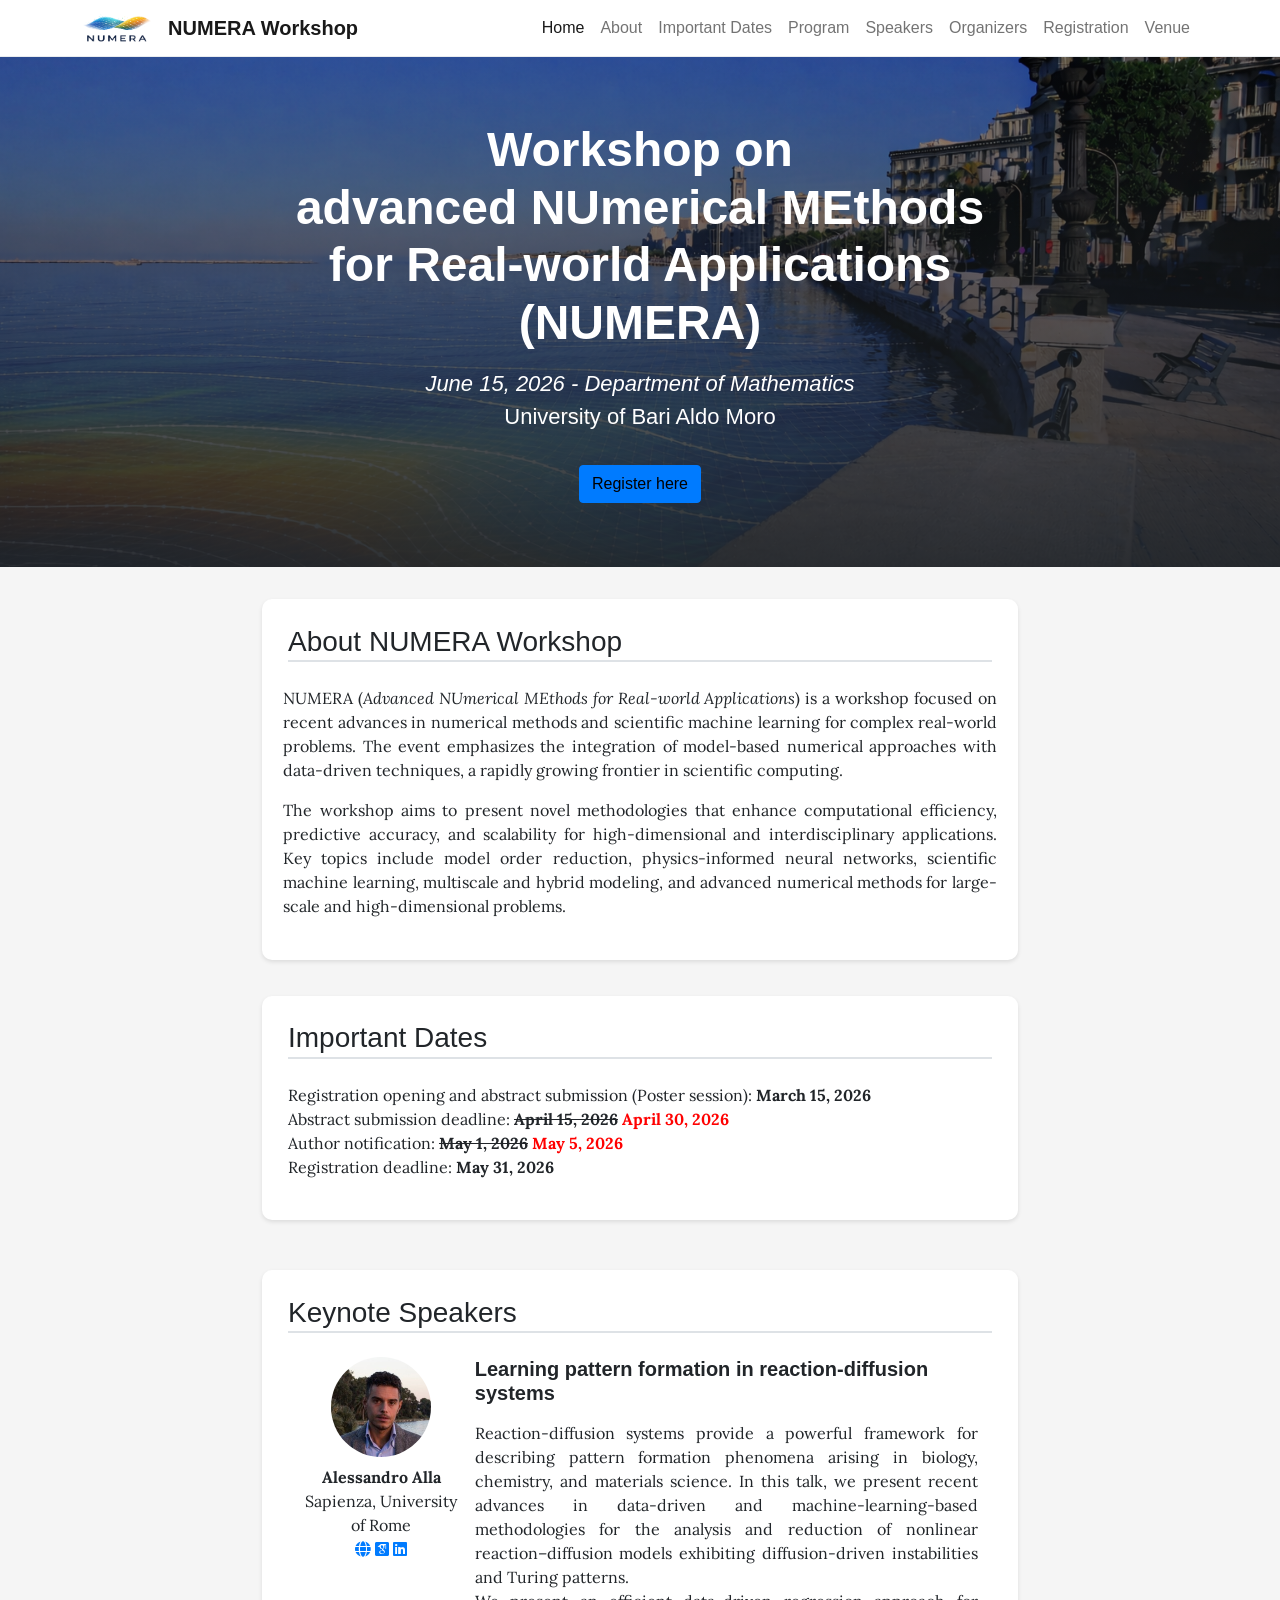
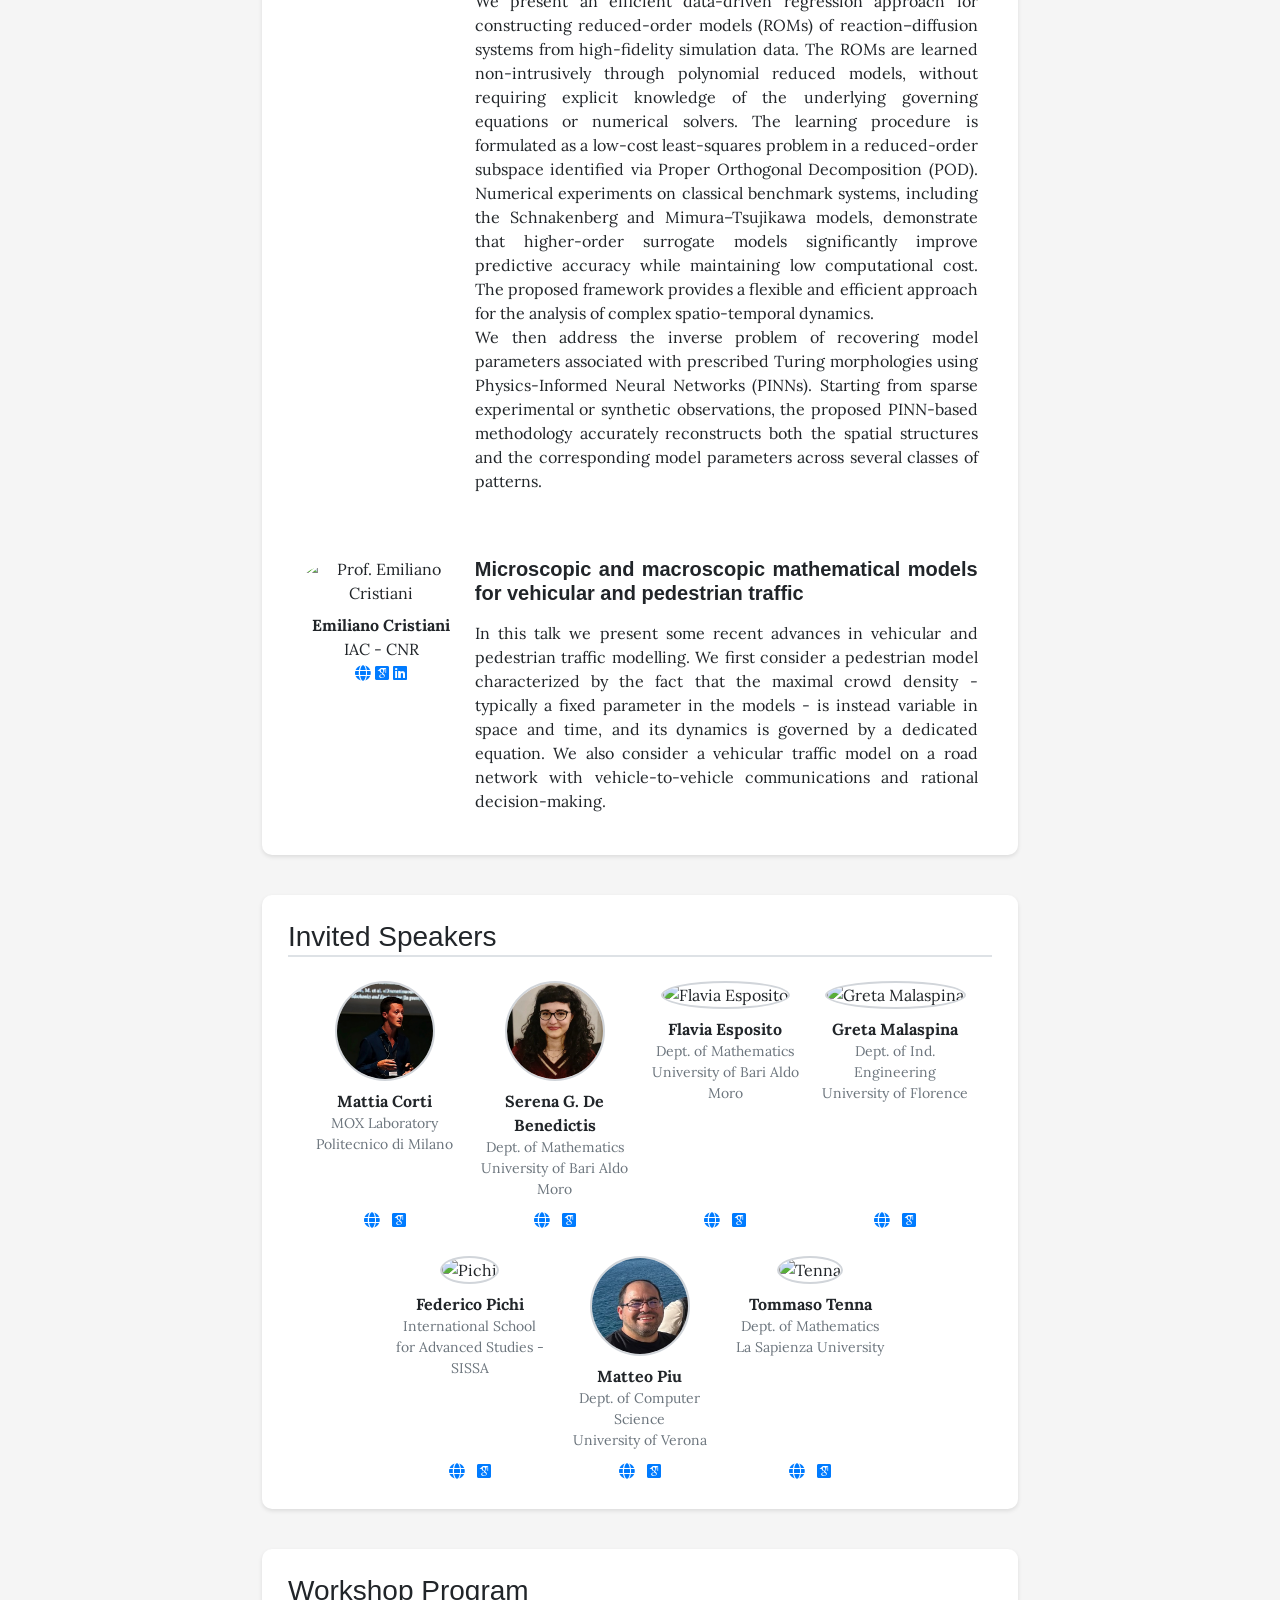
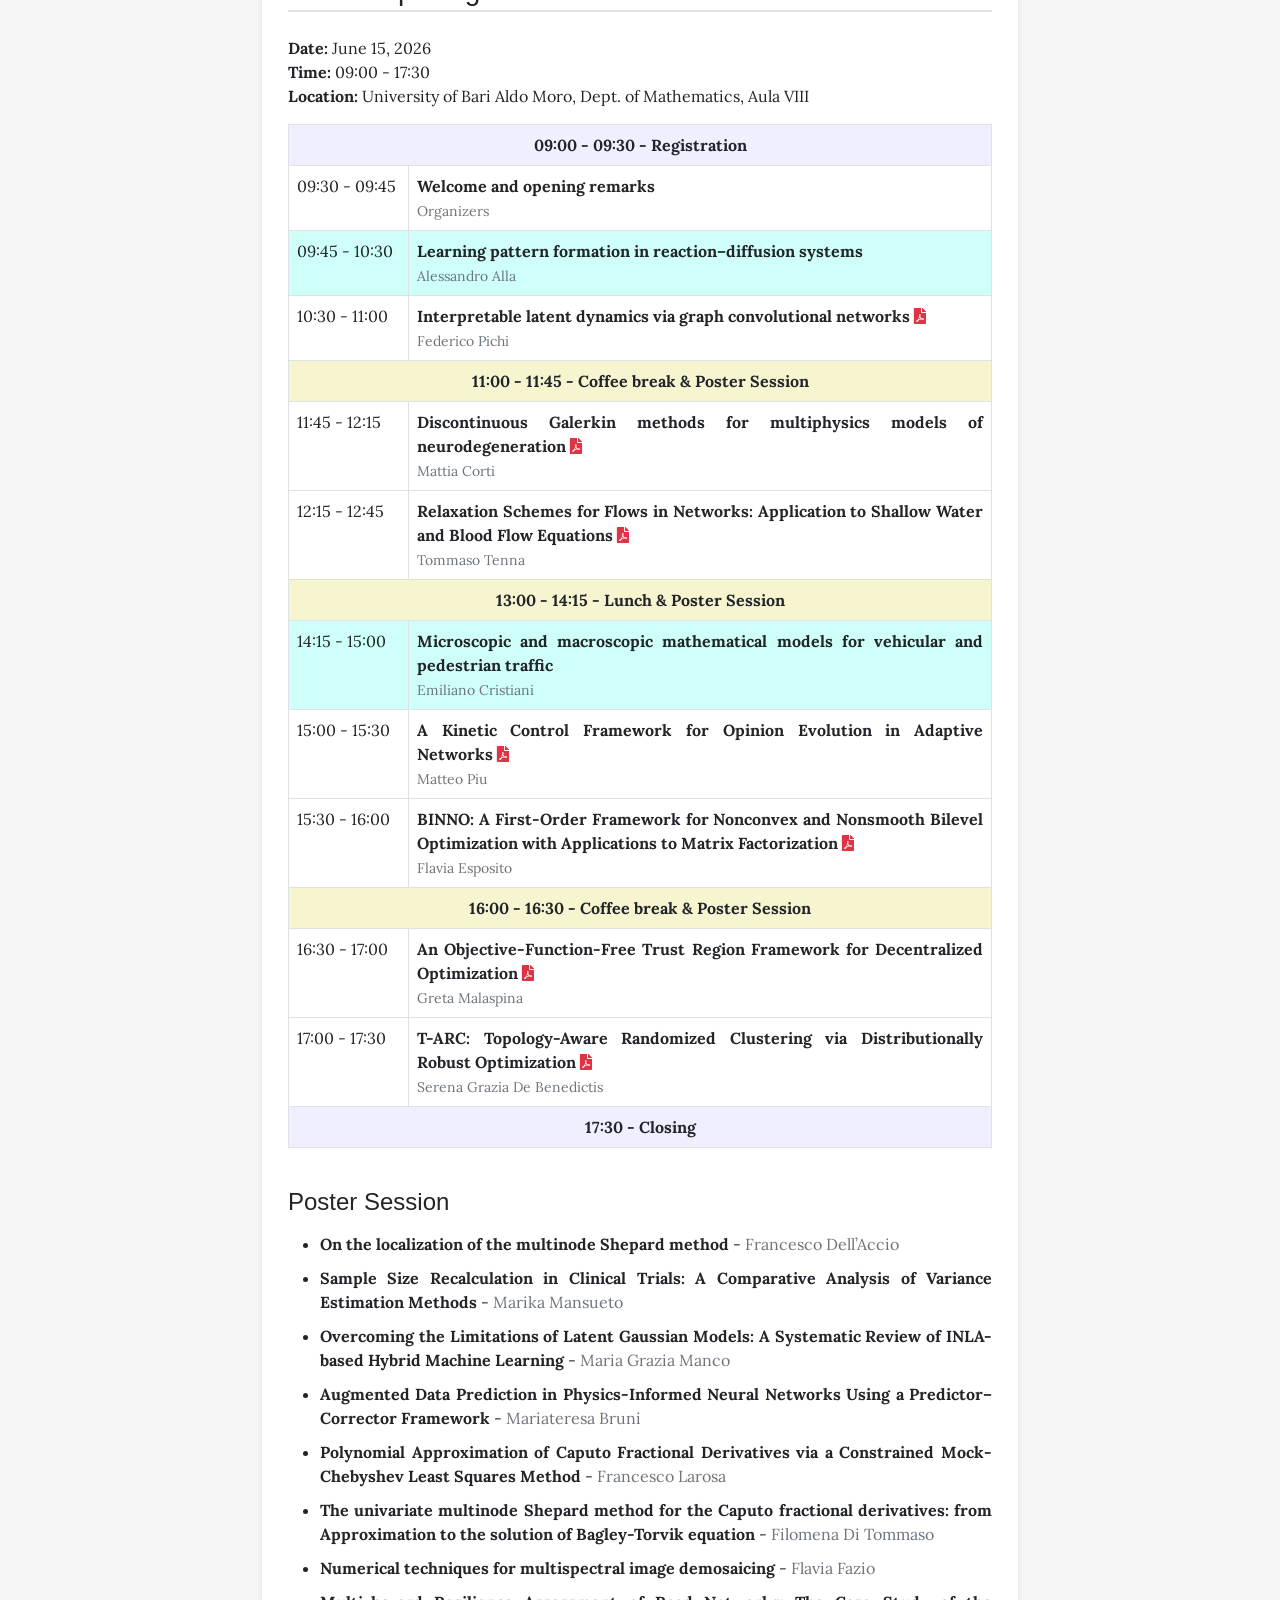
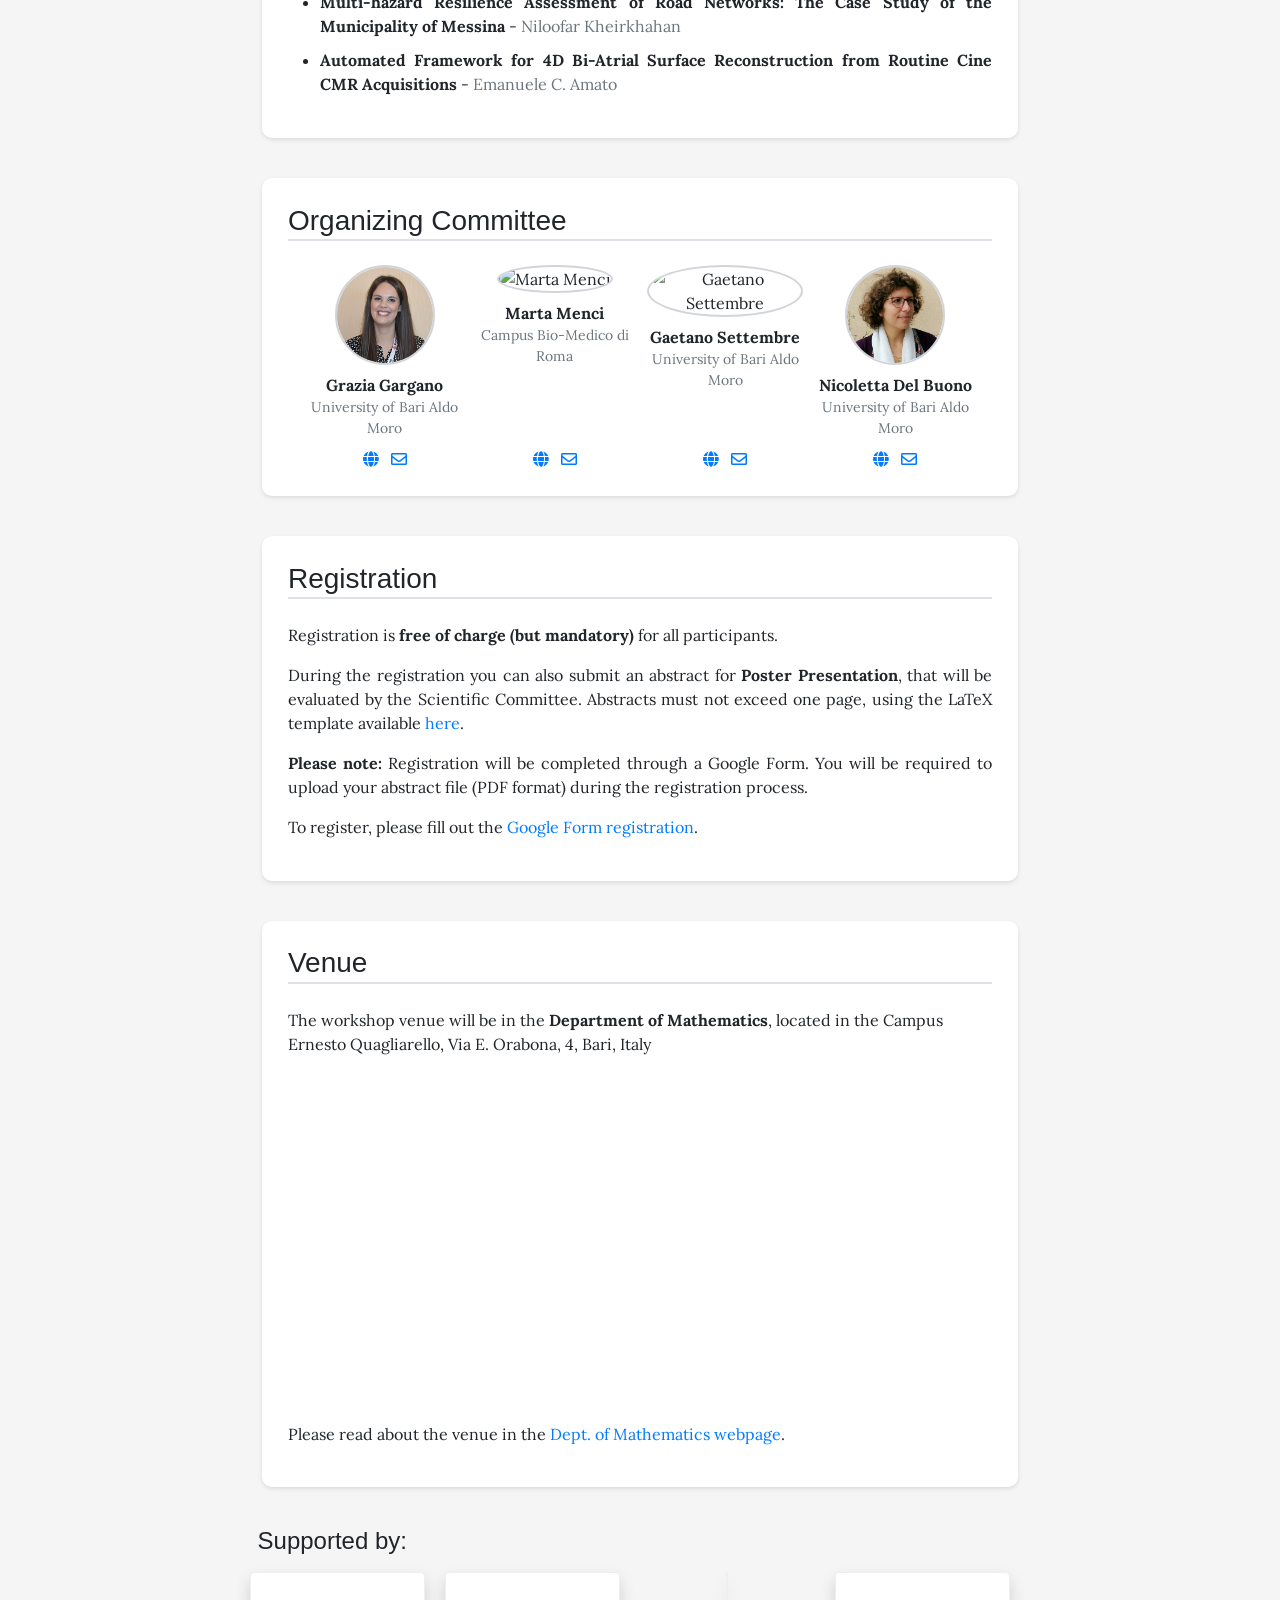
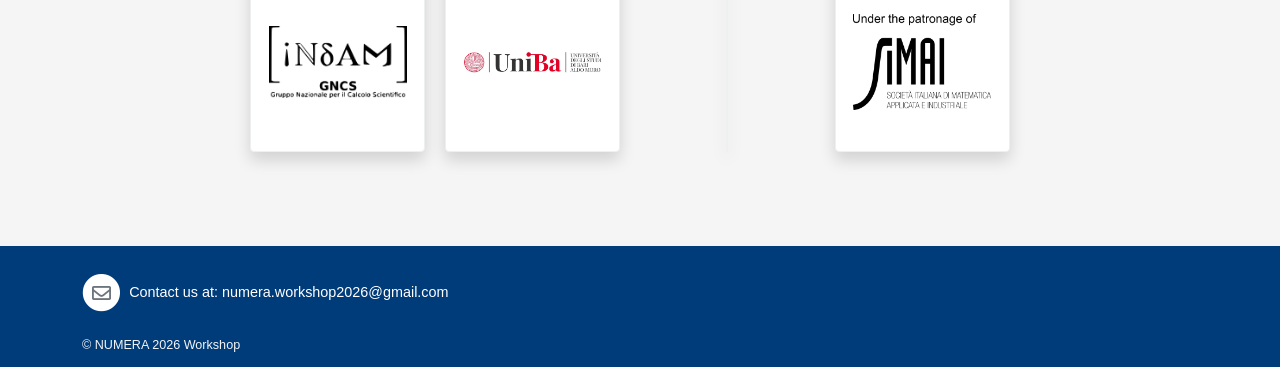
==== commit f975aff1: "Update website" ====
--- a/index.html
+++ b/index.html
@@ -188,105 +188,8 @@
                       2026</span></strong><br>
                   Author notification: <strong><s>May 1, 2026</s> <span style="color:red;">May 5, 2026</span></strong>
                   <br>
-                  Registration deadline: <strong>May 15, 2026</strong>
+                  Registration deadline: <strong>May 31, 2026</strong>
                 </p>
-              </section>
-
-              <section id="program" style="margin-bottom: 40px;" class="section-padding">
-                <h3>Workshop Program</h3>
-                <p>
-                  <strong>Date:</strong> June 15, 2026<br>
-                  <strong>Time:</strong> 09:00 - 18:00<br>
-                  <strong>Location:</strong> University of Bari Aldo Moro, Dept. of Mathematics, Aula VIII
-                </p>
-
-                <h5>Workshop program: TBA</h5>
-
-                <!--<table class="table table-bordered table-striped" style="background: #fff;">
-                    <thead>
-                      <tr>
-                        <th style="width:15%; text-align: justify;">Time</th>
-                        <th style="text-align: justify;">Title</th>
-                      </tr>
-                    </thead>
-                    <tbody>
-                      <tr style="background: #efefff;">
-                        <td colspan="2" class="text-center" style="text-align: justify;"><b>08:45 - 09:15 - Registration</b></td>
-                      </tr>
-                      <tr>
-                        <td style="text-align: justify;">09:15 - 09:30</td>
-                        <td style="text-align: justify;"><b>Welcome and opening remarks</b><br>
-                          <span class="text-muted small">Organizers</span></td>
-                      </tr>
-                      <tr style="background: #cefff8;">
-                        <td style="text-align: justify;">09:30 - 10:15</td>
-                        <td style="text-align: justify;"><b>Keynote 1: [Keynote title]</b><br>
-                          <span class="text-muted small">[Name]</span></td>
-                      </tr>
-                      <tr>
-                        <td style="text-align: justify;">10:15 - 10:45</td>
-                        <td style="text-align: justify;"><b>[Talk title 1]</b><br>
-                          <span class="text-muted small">[Name]</span></td>
-                      </tr>
-                      <tr>
-                        <td style="text-align: justify;">10:45 - 11:15</td>
-                        <td style="text-align: justify;"><b>[Talk title 2]</b><br>
-                          <span class="text-muted small">[Name]</span></td>
-                      </tr>
-                      <tr style="background: #f7f5d0;">
-                        <td colspan="2" class="text-center" style="text-align: justify;"><b>11:15 - 11:45 - Coffee break & Poster Session</b></td>
-                      </tr>
-                      <tr>
-                        <td style="text-align: justify;">11:45 - 12:15</td>
-                        <td style="text-align: justify;"><b>[Talk title 3]</b><br>
-                          <span class="text-muted small">[Name]</span></td>
-                      </tr>
-                      <tr style="background: #cefff8;">
-                        <td style="text-align: justify;">12:15 - 13:00</td>
-                        <td style="text-align: justify;"><b>Keynote 2: [Keynote title]</b><br>
-                          <span class="text-muted small">[Name]</span></td>
-                      </tr>
-                      <tr>
-                        <td style="text-align: justify;">13:00 - 13:30</td>
-                        <td style="text-align: justify;"><b>[Talk title 4]</b><br>
-                          <span class="text-muted small">[Name]</span></td>
-                      </tr>
-                      <tr style="background: #f7f5d0;">
-                        <td colspan="2" class="text-center" style="text-align: justify;"><b>13:30 - 14:30 - Lunch & Poster Session</b></td>
-                      </tr>
-                      <tr>
-                        <td style="text-align: justify;">14:30 - 15:00</td>
-                        <td style="text-align: justify;"><b>[Talk title 5]</b><br>
-                          <span class="text-muted small">[Name]</span></td>
-                      </tr>
-                      <tr>
-                        <td style="text-align: justify;">15:00 - 15:30</td>
-                        <td style="text-align: justify;"><b>[Talk title 6]</b><br>
-                          <span class="text-muted small">[Name]</span></td>
-                      </tr>
-                      <tr>
-                        <td style="text-align: justify;">15:30 - 16:00</td>
-                        <td style="text-align: justify;"><b>Industry Talk</b><br>
-                          <span class="text-muted small">[Company]</span></td>
-                      </tr>
-                      <tr style="background: #f7f5d0;">
-                        <td colspan="2" class="text-center" style="text-align: justify;"><b>16:00 - 16:30 - Coffee break & Poster Session</b></td>
-                      </tr>
-                      <tr>
-                        <td style="text-align: justify;">16:30 - 17:00</td>
-                        <td style="text-align: justify;"><b>[Talk title 7]</b><br>
-                          <span class="text-muted small">[Name]</span></td>
-                      </tr>
-                      <tr>
-                        <td style="text-align: justify;">17:00 - 17:30</td>
-                        <td style="text-align: justify;"><b>[Talk title 8]</b><br>
-                          <span class="text-muted small">[Name]</span></td>
-                      </tr>
-                      <tr style="background: #efefff;">
-                        <td colspan="2" class="text-center" style="text-align: justify;"><b>17:30 - Discussion / Q&A</b></td>
-                      </tr>
-                    </tbody>
-                  </table> -->
               </section>
 
               <style>
@@ -304,453 +207,660 @@
                 <div class="container">
                   <div class="row mt-4">
                     <div class="col-md-12">
-                      <div class="speaker-item">
-                        <div class="row">
-                          <div class="col-md-4 offset-md-2 text-center">
-                            <img src="assets/theme/images/alla.jpg" alt="Prof. Alessandro Alla" class="rounded-circle"
-                              style="width: 150px; height: 150px; object-fit: cover;">
-                            <p class="mt-2"><strong>Alessandro Alla</strong><br>Sapienza, University of Rome
-                              <br>
-                              <a href="https://www.alessandroalla.com/" target="_blank"><i class="fas fa-globe"></i></a>
-                              <a href="https://scholar.google.com/citations?user=P4s5o3oAAAAJ&hl=it" target="_blank"><i
-                                  class="ai ai-google-scholar-square"></i></a>
-                              <a href="https://www.linkedin.com/in/alessandro-alla-69b30034" target="_blank"><i
-                                  class="fab fa-linkedin"></i></a>
-                            </p>
-                          </div>
-
-                          <div class="col-md-4 text-center">
-                            <img src="https://www.emilianocristiani.it/img/Emi_foto_2021.jpg"
-                              alt="Prof. Emiliano Cristiani" class="rounded-circle"
-                              style="width: 150px; height: 150px; object-fit: cover;">
-                            <p class="mt-2"><strong>Emiliano Cristiani</strong><br>IAC - CNR
-                              <br>
-                              <a href="https://www.emilianocristiani.it/" target="_blank"><i
-                                  class="fas fa-globe"></i></a>
-                              <a href="https://scholar.google.com/citations?user=JVII24IAAAAJ" target="_blank"><i
-                                  class="ai ai-google-scholar-square"></i></a>
-                              <a href="https://www.linkedin.com/in/emiliano-cristiani-aa386b8/" target="_blank"><i
-                                  class="fab fa-linkedin"></i></a>
-                            </p>
-                          </div>
-                        </div>
-                      </div>
-                    </div>
-
+                      <div class="row">
+                        <div class="col-md-3 text-center">
+                          <img smg src="assets/theme/images/alla.jpg" alt="Prof. Alessandro Alla" class="rounded-circle"
+                            style="width: 100px; height: 100px; object-fit: cover;">
+                          <p class="mt-2"><strong>Alessandro Alla</strong><br>Sapienza, University of Rome<br>
+                            <a href="https://www.alessandroalla.com/" target="_blank"><i class="fas fa-globe"></i></a>
+                            <a href="https://scholar.google.com/citations?user=P4s5o3oAAAAJ&hl=it" target="_blank"><i
+                                class="ai ai-google-scholar-square"></i></a>
+                            <a href="https://www.linkedin.com/in/alessandro-alla-69b30034" target="_blank"><i
+                                class="fab fa-linkedin"></i></a>
+                          </p>
+                        </div>
+                        <div class="col-md-9">
+                          <strong>
+                            <h5>Learning pattern formation in reaction-diffusion systems
+                          </strong></h5>
+                          <p style="text-align: justify;">
+                            Reaction-diffusion systems provide a powerful framework for describing pattern formation
+                            phenomena arising in biology, chemistry, and materials science. In this talk, we present
+                            recent advances in data-driven and machine-learning-based methodologies for the analysis and
+                            reduction of nonlinear reaction–diffusion models exhibiting diffusion-driven instabilities
+                            and Turing patterns.<br>
+                            We present an efficient data-driven regression approach for constructing reduced-order
+                            models (ROMs) of reaction–diffusion systems from high-fidelity simulation data. The ROMs are
+                            learned non-intrusively through polynomial reduced models, without requiring explicit
+                            knowledge of the underlying governing equations or numerical solvers. The learning procedure
+                            is formulated as a low-cost least-squares problem in a reduced-order subspace identified via
+                            Proper Orthogonal Decomposition (POD). Numerical experiments on classical benchmark systems,
+                            including the Schnakenberg and Mimura–Tsujikawa models, demonstrate that higher-order
+                            surrogate models significantly improve predictive accuracy while maintaining low
+                            computational cost. The proposed framework provides a flexible and efficient approach for
+                            the analysis of complex spatio-temporal dynamics.<br>
+                            We then address the inverse problem of recovering model parameters associated with
+                            prescribed Turing morphologies using Physics-Informed Neural Networks (PINNs). Starting from
+                            sparse experimental or synthetic observations, the proposed PINN-based methodology
+                            accurately reconstructs both the spatial structures and the corresponding model parameters
+                            across several classes of patterns.</p>
+                        </div>
+                      </div>
+                      <br><br>
+                      <div class="row">
+                        <div class="col-md-3 text-center">
+                          <img img src="https://www.emilianocristiani.it/img/Emi_foto_2021.jpg"
+                            alt="Prof. Emiliano Cristiani" class="rounded-circle"
+                            style="width: 100px; height: 100px; object-fit: cover;">
+                          <p class="mt-2"><strong>Emiliano Cristiani</strong><br>IAC - CNR<br>
+                            <a href="https://www.emilianocristiani.it/" target="_blank"><i class="fas fa-globe"></i></a>
+                            <a href="https://scholar.google.com/citations?user=JVII24IAAAAJ" target="_blank"><i
+                                class="ai ai-google-scholar-square"></i></a>
+                            <a href="https://www.linkedin.com/in/emiliano-cristiani-aa386b8/" target="_blank"><i
+                                class="fab fa-linkedin"></i></a>
+                          </p>
+                        </div>
+                        <div class="col-md-9">
+                          <strong>
+                            <h5 style="text-align: justify;">Microscopic and macroscopic mathematical models for
+                              vehicular and pedestrian traffic
+                          </strong></h5>
+                          <p style="text-align: justify;">
+                            In this talk we present some recent advances in vehicular and pedestrian traffic modelling.
+                            We first consider a pedestrian model characterized by the fact that the maximal crowd
+                            density - typically a fixed parameter in the models - is instead variable in space and time,
+                            and its dynamics is governed by a dedicated equation. We also consider a vehicular traffic
+                            model on a road network with vehicle-to-vehicle communications and rational decision-making.
+                          </p>
+
+                        </div>
+                      </div>
+                    </div>
                   </div>
                 </div>
-            </div>
-            </section>
-
-            <section id="invited" style="margin-bottom: 40px;" class="section-padding">
-              <h3>Invited Speakers</h3>
-              <div class="container">
-                <div class="row row-cols-1 row-cols-sm-2 row-cols-lg-4 g-4 justify-content-center">
-
-                  <!-- Mattia Corti -->
-                  <div class="col">
-                    <div class="team-member-card d-flex flex-column h-100">
-                      <div class="text-center mb-2">
-                        <img src="assets/theme/images/corti.jpg" alt="Corti" class="rounded-circle"
-                          style="width: 100px; height: 100px; object-fit: cover;">
-                      </div>
-                      <div class="text-center">
-                        <strong class="mb-1">
-                          Mattia Corti
-                        </strong>
-                        <p class="text-muted small mb-2">MOX Laboratory<br>Politecnico di Milano</p>
-                      </div>
-                      <div class="mt-auto text-center">
-                        <ul class="list-inline mb-0">
-                          <li class="list-inline-item">
-                            <a href="https://sites.google.com/view/mattia-corti" target="_blank"><i
-                                class="fas fa-globe"></i></a>
-                          </li>
-                          <a href="https://scholar.google.com/citations?user=xhqRbvUAAAAJ&hl=it" target="_blank"><i
-                              class="ai ai-google-scholar-square"></i></a>
-                          <a href="/assets/abstract/NUMERAAbstractCorti.pdf" target="_blank" class="ms-2"><i
-                              class="fas fa-file-pdf"></i></a>
-                        </ul>
-                      </div>
-                    </div>
-                  </div>
-
-                  <!-- Serena G. De Benedictis -->
-                  <div class="col">
-                    <div class="team-member-card d-flex flex-column h-100">
-                      <div class="text-center mb-2">
-                        <img src="assets/theme/images/serena.jpg" alt="De Benedictis" class="rounded-circle"
-                          style="width: 100px; height: 100px; object-fit: cover;">
-                      </div>
-                      <div class="text-center">
-                        <strong class="mb-1">
-                          Serena G. De Benedictis
-                        </strong>
-                        <p class="text-muted small mb-2">Dept. of Mathematics<br>University of Bari Aldo Moro</p>
-                      </div>
-                      <div class="mt-auto text-center">
-                        <ul class="list-inline mb-0">
-                          <li class="list-inline-item">
-                            <a href="https://sites.google.com/view/midasresearchgroup/people/serena-de-benedictis"
-                              target="_blank"><i class="fas fa-globe"></i></a>
-                          </li>
-                          <li class="list-inline-item">
-                            <a href="https://scholar.google.com/citations?user=Co1kw0IAAAAJ&hl=it&oi=ao"
-                              target="_blank"><i class="ai ai-google-scholar-square"></i></a>
-                            <a href="/assets/abstract/Abstract_NUMERA_Serena_De_Benedictis.pdf" target="_blank"
-                              class="ms-2"><i class="fas fa-file-pdf"></i></a>
-                          </li>
-                        </ul>
-                      </div>
-                    </div>
-                  </div>
-
-                  <!-- Flavia Esposito -->
-                  <div class="col">
-                    <div class="team-member-card d-flex flex-column h-100">
-                      <div class="text-center mb-2">
-                        <img
-                          src="https://media.licdn.com/dms/image/v2/D4E03AQFmI0oWFBm_5Q/profile-displayphoto-shrink_200_200/profile-displayphoto-shrink_200_200/0/1707902566038?e=2147483647&v=beta&t=1rbOKYPccTEvURB7xDYa67zCMWqp82uOeJh56fe9nbk"
-                          alt="Flavia Esposito" class="rounded-circle"
-                          style="width: 100px; height: 100px; object-fit: cover;">
-                      </div>
-                      <div class="text-center">
-                        <strong class="mb-1">
-                          Flavia Esposito
-                        </strong>
-                        <p class="text-muted small mb-2">Dept. of Mathematics<br>University of Bari Aldo Moro</p>
-                      </div>
-                      <div class="mt-auto text-center">
-                        <ul class="list-inline mb-0">
-                          <li class="list-inline-item">
-                            <a href="https://sites.google.com/view/midasresearchgroup/people/flavia-esposito"
-                              target="_blank"><i class="fas fa-globe"></i></a>
-                          </li>
-                          <li class="list-inline-item">
-                            <a href="https://scholar.google.it/citations?user=WQsG9uEAAAAJ&hl=it" target="_blank"><i
+              </section>
+
+              <section id="invited" style="margin-bottom: 40px;" class="section-padding">
+                <h3>Invited Speakers</h3>
+                <div class="container">
+                  <div class="row row-cols-1 row-cols-sm-2 row-cols-lg-4 g-4 justify-content-center">
+
+                    <!-- Mattia Corti -->
+                    <div class="col">
+                      <div class="team-member-card d-flex flex-column h-100">
+                        <div class="text-center mb-2">
+                          <img src="assets/theme/images/corti.jpg" alt="Corti" class="rounded-circle"
+                            style="width: 100px; height: 100px; object-fit: cover;">
+                        </div>
+                        <div class="text-center">
+                          <strong class="mb-1">
+                            Mattia Corti
+                          </strong>
+                          <p class="text-muted small mb-2">MOX Laboratory<br>Politecnico di Milano</p>
+                        </div>
+                        <div class="mt-auto text-center">
+                          <ul class="list-inline mb-0">
+                            <li class="list-inline-item">
+                              <a href="https://sites.google.com/view/mattia-corti" target="_blank"><i
+                                  class="fas fa-globe"></i></a>
+                            </li>
+                            <a href="https://scholar.google.com/citations?user=xhqRbvUAAAAJ&hl=it" target="_blank"><i
                                 class="ai ai-google-scholar-square"></i></a>
-                            <a href="/assets/abstract/Esposito_Abstract_2026.pdf" target="_blank" class="ms-2"><i
-                              class="fas fa-file-pdf"></i></a>
-                          </li>
-                        </ul>
-                      </div>
-                    </div>
-                  </div>
-
-                  <!-- Greta Malaspina -->
-                  <div class="col">
-                    <div class="team-member-card d-flex flex-column h-100">
-                      <div class="text-center mb-2">
-                        <img
-                          src="https://i0.wp.com/ecmiindmath.org/wp-content/uploads/2018/11/fotogreta.jpg?resize=391%2C338&ssl=1"
-                          alt="Greta Malaspina" class="rounded-circle"
-                          style="width: 100px; height: 100px; object-fit: cover;">
-                      </div>
-                      <div class="text-center">
-                        <strong class="mb-1">
-                          Greta Malaspina
-                        </strong>
-                        <p class="text-muted small mb-2">Dept. of Ind. Engineering<br>University of Florence</p>
-                      </div>
-                      <div class="mt-auto text-center">
-                        <ul class="list-inline mb-0">
-                          <li class="list-inline-item">
-                            <a href="https://cercachi.unifi.it/p-doc2-0-0-A-3f2c342b342e28-0.html" target="_blank"><i
-                                class="fas fa-globe"></i></a>
-                          </li>
-                          <li class="list-inline-item">
-                            <a href="https://scholar.google.com/citations?hl=en&user=ltC-R40AAAAJ&view_op=list_works"
-                              target="_blank"><i class="ai ai-google-scholar-square"></i></a>
-                            <a href="/assets/abstract/abstract_NUMERA_Malaspina.pdf" target="_blank" class="ms-2"><i
-                                class="fas fa-file-pdf"></i></a>
-                          </li>
-
-                        </ul>
-                      </div>
-                    </div>
-                  </div>
-
-
-                  <!-- Federico Pichi -->
-                  <div class="col">
-                    <div class="team-member-card d-flex flex-column h-100">
-                      <div class="text-center mb-2">
-                        <img src="https://fpichi.github.io/images/profile.png" alt="Pichi" class="rounded-circle"
-                          style="width: 100px; height: 100px; object-fit: cover;">
-                      </div>
-                      <div class="text-center">
-                        <strong class="mb-1">
-                          Federico Pichi
-                        </strong>
-                        <p class="text-muted small mb-2">International School for Advanced Studies - SISSA</p>
-                      </div>
-                      <div class="mt-auto text-center">
-                        <ul class="list-inline mb-0">
-                          <li class="list-inline-item">
-                            <a href="https://fpichi.github.io" target="_blank"><i class="fas fa-globe"></i></a>
-                          </li>
-                          <a href="https://scholar.google.it/citations?user=UYUZOlkAAAAJ&hl=it" target="_blank"><i
-                              class="ai ai-google-scholar-square"></i></a>
-                          <a href="/assets/abstract/abstract_pichi.pdf" target="_blank" class="ms-2"><i
-                              class="fas fa-file-pdf"></i></a>
-                        </ul>
-                      </div>
-                    </div>
-                  </div>
-
-                  <!-- Matteo Piu -->
-                  <div class="col">
-                    <div class="team-member-card d-flex flex-column h-100">
-                      <div class="text-center mb-2">
-                        <img src="assets/theme/images/piu.jpeg" alt="Pichi" class="rounded-circle"
-                          style="width: 100px; height: 100px; object-fit: cover;">
-                      </div>
-                      <div class="text-center">
-                        <strong class="mb-1">
-                          Matteo Piu
-                        </strong>
-                        <p class="text-muted small mb-2">Dept. of Computer Science<br>University of Verona</p>
-                      </div>
-                      <div class="mt-auto text-center">
-                        <ul class="list-inline mb-0">
-                          <li class="list-inline-item">
-                            <a href="https://www.di.univr.it/?ent=persona&id=86855&lang=it" target="_blank"><i
-                                class="fas fa-globe"></i></a>
-                          </li>
-                          <a href="https://www.scopus.com/authid/detail.uri?authorId=57545982600#" target="_blank"><i
-                              class="ai ai-google-scholar-square"></i></a>
-                          <a href="/assets/abstract/Piu.pdf" target="_blank" class="ms-2"><i
-                              class="fas fa-file-pdf"></i></a>
-                        </ul>
-                      </div>
-                    </div>
-                  </div>
-
-                  <!-- Tommaso Tenna -->
-                  <div class="col">
-                    <div class="team-member-card d-flex flex-column h-100">
-                      <div class="text-center mb-2">
-                        <img
-                          src="https://i1.rgstatic.net/ii/profile.image/11431281315549575-1741905372016_Q512/Tommaso-Tenna.jpg"
-                          alt="Tenna" class="rounded-circle" style="width: 100px; height: 100px; object-fit: cover;">
-                      </div>
-                      <div class="text-center">
-                        <strong class="mb-1">
-                          Tommaso Tenna
-                        </strong>
-                        <p class="text-muted small mb-2">Dept. of Mathematics<br>La Sapienza University</p>
-                      </div>
-                      <div class="mt-auto text-center">
-                        <ul class="list-inline mb-0">
-                          <li class="list-inline-item">
-                            <a href="https://sites.google.com/view/tommaso-tenna/home" target="_blank"><i
-                                class="fas fa-globe"></i></a>
-                          </li>
-                          <a href="https://scholar.google.fr/citations?user=YxFYn38AAAAJ&hl=en" target="_blank"><i
-                              class="ai ai-google-scholar-square"></i></a>
-                          <a href="/assets/abstract/Abstract_Tenna_Bari.pdf" target="_blank" class="ms-2"><i
-                              class="fas fa-file-pdf"></i></a>
-                        </ul>
-                      </div>
-                    </div>
-                  </div>
-
-
-
-                </div>
-              </div>
-            </section>
-
-            <section id="organizers" style="margin-bottom: 40px;" class="section-padding">
-              <h3>Organizing Committee</h3>
-              <div class="container">
-                <div class="row row-cols-1 row-cols-sm-2 row-cols-lg-4 g-4 justify-content-center">
-
-                  <!-- Grazia Gargano -->
-                  <div class="col">
-                    <div class="team-member-card d-flex flex-column h-100">
-                      <div class="text-center mb-2">
-                        <img src="assets/theme/images/grace.jpeg" alt="Grazia Gargano" class="rounded-circle"
-                          style="width: 100px; height: 100px; object-fit: cover;">
-                      </div>
-                      <div class="text-center">
-                        <strong class="mb-1">
-                          Grazia Gargano
-                        </strong>
-                        <p class="text-muted small mb-2">University of Bari Aldo Moro</p>
-                      </div>
-                      <div class="mt-auto text-center">
-                        <ul class="list-inline mb-0">
-                          <li class="list-inline-item">
-                            <a href="https://sites.google.com/view/midasresearchgroup/people/grazia-gargano"
-                              target="_blank"><i class="fas fa-globe"></i></a>
-                          </li>
-                          <li class="list-inline-item">
-                            <a href="mailto:grazia.gargano@uniba.it"><i class="far fa-envelope"></i></a>
-                          </li>
-                        </ul>
-                      </div>
-                    </div>
-                  </div>
-
-                  <!-- Marta Menci -->
-                  <div class="col">
-                    <div class="team-member-card d-flex flex-column h-100">
-                      <div class="text-center mb-2">
-                        <img
-                          src="https://i1.rgstatic.net/ii/profile.image/11431281106586384-1670785007593_Q512/Marta-Menci.jpg"
-                          alt="Marta Menci" class="rounded-circle"
-                          style="width: 100px; height: 100px; object-fit: cover;">
-                      </div>
-                      <div class="text-center">
-                        <strong class="mb-1">
-                          Marta Menci
-                        </strong>
-                        <p class="text-muted small mb-2">Campus Bio-Medico di Roma</p>
-                      </div>
-                      <div class="mt-auto text-center">
-                        <ul class="list-inline mb-0">
-                          <li class="list-inline-item">
-                            <a href="https://sites.google.com/view/martamenci/home" target="_blank"><i
-                                class="fas fa-globe"></i></a>
-                          </li>
-                          <li class="list-inline-item">
-                            <a href="mailto:m.menci@unicampus.it"><i class="far fa-envelope"></i></a>
-                          </li>
-                        </ul>
-                      </div>
-                    </div>
-                  </div>
-
-                  <!-- Gaetano Settembre -->
-                  <div class="col">
-                    <div class="team-member-card d-flex flex-column h-100">
-                      <div class="text-center mb-2">
-                        <img src="https://gaetanosettembre.github.io/assets/img/img_profile.jpg" alt="Gaetano Settembre"
-                          class="rounded-circle" style="width: 100px; height: 100px; object-fit: cover;">
-                      </div>
-                      <div class="text-center">
-                        <strong class="mb-1">
-                          Gaetano Settembre
-                        </strong>
-                        <p class="text-muted small mb-2">University of Bari Aldo Moro</p>
-                      </div>
-                      <div class="mt-auto text-center">
-                        <ul class="list-inline mb-0">
-                          <li class="list-inline-item">
-                            <a href="https://gaetanosettembre.github.io" target="_blank"><i
-                                class="fas fa-globe"></i></a>
-                          </li>
-                          <li class="list-inline-item">
-                            <a href="mailto:gaetano.settembre@uniba.it"><i class="far fa-envelope"></i></a>
-                          </li>
-                        </ul>
-                      </div>
-                    </div>
-                  </div>
-
-                  <!-- Nicoletta Del Buono -->
-                  <div class="col">
-                    <div class="team-member-card d-flex flex-column h-100">
-                      <div class="text-center mb-2">
-                        <img src="assets/theme/images/nicole.jpg" alt="Nicoletta Del Buono" class="rounded-circle"
-                          style="width: 100px; height: 100px; object-fit: cover;">
-                      </div>
-                      <div class="text-center">
-                        <strong class="mb-1">
-                          Nicoletta Del Buono
-                        </strong>
-                        <p class="text-muted small mb-2">University of Bari Aldo Moro</p>
-                      </div>
-                      <div class="mt-auto text-center">
-                        <ul class="list-inline mb-0">
-                          <li class="list-inline-item">
-                            <a href="https://sites.google.com/site/nicolettadelbuono/" target="_blank"><i
-                                class="fas fa-globe"></i></a>
-                          </li>
-                          <li class="list-inline-item">
-                            <a href="mailto:nicoletta.delbuono@uniba.it"><i class="far fa-envelope"></i></a>
-                          </li>
-                        </ul>
+                          </ul>
+                        </div>
+                      </div>
+                    </div>
+
+                    <!-- Serena G. De Benedictis -->
+                    <div class="col">
+                      <div class="team-member-card d-flex flex-column h-100">
+                        <div class="text-center mb-2">
+                          <img src="assets/theme/images/serena.jpg" alt="De Benedictis" class="rounded-circle"
+                            style="width: 100px; height: 100px; object-fit: cover;">
+                        </div>
+                        <div class="text-center">
+                          <strong class="mb-1">
+                            Serena G. De Benedictis
+                          </strong>
+                          <p class="text-muted small mb-2">Dept. of Mathematics<br>University of Bari Aldo Moro</p>
+                        </div>
+                        <div class="mt-auto text-center">
+                          <ul class="list-inline mb-0">
+                            <li class="list-inline-item">
+                              <a href="https://sites.google.com/view/midasresearchgroup/people/serena-de-benedictis"
+                                target="_blank"><i class="fas fa-globe"></i></a>
+                            </li>
+                            <li class="list-inline-item">
+                              <a href="https://scholar.google.com/citations?user=Co1kw0IAAAAJ&hl=it&oi=ao"
+                                target="_blank"><i class="ai ai-google-scholar-square"></i></a>
+                            </li>
+                          </ul>
+                        </div>
+                      </div>
+                    </div>
+
+                    <!-- Flavia Esposito -->
+                    <div class="col">
+                      <div class="team-member-card d-flex flex-column h-100">
+                        <div class="text-center mb-2">
+                          <img
+                            src="https://lh3.googleusercontent.com/sitesv/[base64]w1280"
+                            alt="Flavia Esposito" class="rounded-circle"
+                            style="width: 100px; height: 100px; object-fit: cover;">
+                        </div>
+                        <div class="text-center">
+                          <strong class="mb-1">
+                            Flavia Esposito
+                          </strong>
+                          <p class="text-muted small mb-2">Dept. of Mathematics<br>University of Bari Aldo Moro</p>
+                        </div>
+                        <div class="mt-auto text-center">
+                          <ul class="list-inline mb-0">
+                            <li class="list-inline-item">
+                              <a href="https://sites.google.com/view/midasresearchgroup/people/flavia-esposito"
+                                target="_blank"><i class="fas fa-globe"></i></a>
+                            </li>
+                            <li class="list-inline-item">
+                              <a href="https://scholar.google.it/citations?user=WQsG9uEAAAAJ&hl=it" target="_blank"><i
+                                  class="ai ai-google-scholar-square"></i></a>
+                            </li>
+                          </ul>
+                        </div>
+                      </div>
+                    </div>
+
+                    <!-- Greta Malaspina -->
+                    <div class="col">
+                      <div class="team-member-card d-flex flex-column h-100">
+                        <div class="text-center mb-2">
+                          <img
+                            src="https://i0.wp.com/ecmiindmath.org/wp-content/uploads/2018/11/fotogreta.jpg?resize=391%2C338&ssl=1"
+                            alt="Greta Malaspina" class="rounded-circle"
+                            style="width: 100px; height: 100px; object-fit: cover;">
+                        </div>
+                        <div class="text-center">
+                          <strong class="mb-1">
+                            Greta Malaspina
+                          </strong>
+                          <p class="text-muted small mb-2">Dept. of Ind. Engineering<br>University of Florence</p>
+                        </div>
+                        <div class="mt-auto text-center">
+                          <ul class="list-inline mb-0">
+                            <li class="list-inline-item">
+                              <a href="https://cercachi.unifi.it/p-doc2-0-0-A-3f2c342b342e28-0.html" target="_blank"><i
+                                  class="fas fa-globe"></i></a>
+                            </li>
+                            <li class="list-inline-item">
+                              <a href="https://scholar.google.com/citations?hl=en&user=ltC-R40AAAAJ&view_op=list_works"
+                                target="_blank"><i class="ai ai-google-scholar-square"></i></a>
+                            </li>
+
+                          </ul>
+                        </div>
+                      </div>
+                    </div>
+
+
+                    <!-- Federico Pichi -->
+                    <div class="col">
+                      <div class="team-member-card d-flex flex-column h-100">
+                        <div class="text-center mb-2">
+                          <img src="https://fpichi.github.io/images/profile.png" alt="Pichi" class="rounded-circle"
+                            style="width: 100px; height: 100px; object-fit: cover;">
+                        </div>
+                        <div class="text-center">
+                          <strong class="mb-1">
+                            Federico Pichi
+                          </strong>
+                          <p class="text-muted small mb-2">International School for Advanced Studies - SISSA</p>
+                        </div>
+                        <div class="mt-auto text-center">
+                          <ul class="list-inline mb-0">
+                            <li class="list-inline-item">
+                              <a href="https://fpichi.github.io" target="_blank"><i class="fas fa-globe"></i></a>
+                            </li>
+                            <a href="https://scholar.google.it/citations?user=UYUZOlkAAAAJ&hl=it" target="_blank"><i
+                                class="ai ai-google-scholar-square"></i></a>
+                          </ul>
+                        </div>
+                      </div>
+                    </div>
+
+                    <!-- Matteo Piu -->
+                    <div class="col">
+                      <div class="team-member-card d-flex flex-column h-100">
+                        <div class="text-center mb-2">
+                          <img src="assets/theme/images/piu.jpeg" alt="Pichi" class="rounded-circle"
+                            style="width: 100px; height: 100px; object-fit: cover;">
+                        </div>
+                        <div class="text-center">
+                          <strong class="mb-1">
+                            Matteo Piu
+                          </strong>
+                          <p class="text-muted small mb-2">Dept. of Computer Science<br>University of Verona</p>
+                        </div>
+                        <div class="mt-auto text-center">
+                          <ul class="list-inline mb-0">
+                            <li class="list-inline-item">
+                              <a href="https://www.di.univr.it/?ent=persona&id=86855&lang=it" target="_blank"><i
+                                  class="fas fa-globe"></i></a>
+                            </li>
+                            <a href="https://www.scopus.com/authid/detail.uri?authorId=57545982600#" target="_blank"><i
+                                class="ai ai-google-scholar-square"></i></a>
+                          </ul>
+                        </div>
+                      </div>
+                    </div>
+
+                    <!-- Tommaso Tenna -->
+                    <div class="col">
+                      <div class="team-member-card d-flex flex-column h-100">
+                        <div class="text-center mb-2">
+                          <img
+                            src="https://i1.rgstatic.net/ii/profile.image/11431281315549575-1741905372016_Q512/Tommaso-Tenna.jpg"
+                            alt="Tenna" class="rounded-circle" style="width: 100px; height: 100px; object-fit: cover;">
+                        </div>
+                        <div class="text-center">
+                          <strong class="mb-1">
+                            Tommaso Tenna
+                          </strong>
+                          <p class="text-muted small mb-2">Dept. of Mathematics<br>La Sapienza University</p>
+                        </div>
+                        <div class="mt-auto text-center">
+                          <ul class="list-inline mb-0">
+                            <li class="list-inline-item">
+                              <a href="https://sites.google.com/view/tommaso-tenna/home" target="_blank"><i
+                                  class="fas fa-globe"></i></a>
+                            </li>
+                            <a href="https://scholar.google.fr/citations?user=YxFYn38AAAAJ&hl=en" target="_blank"><i
+                                class="ai ai-google-scholar-square"></i></a>
+                          </ul>
+                        </div>
                       </div>
                     </div>
                   </div>
                 </div>
-              </div>
-            </section>
-
-            <section id="registration" style="margin-bottom: 40px;" class="section-padding">
-              <h3>Registration</h3>
-              <p style="text-align: justify;">
-                Registration is <strong>free of charge (but mandatory)</strong> for all participants.
-              </p>
-              <p style="text-align: justify;">
-                During the registration you can also submit an abstract for <strong>Poster Presentation</strong>, that
-                will be evaluated by the Scientific Committee. Abstracts must not exceed one page, using the LaTeX
-                template available <a
-                  href="https://www.overleaf.com/latex/templates/simple-single-page-abstract-template/kwzyytrntryp"
-                  target="_blank">here</a>.
-              </p>
-              <p style="text-align: justify;">
-                <strong>Please note:</strong> Registration will be completed through a Google Form. You will be required
-                to upload your abstract file (PDF format) during the registration process.
-              </p>
-              <p>
-                To register, please fill out the <a href="https://forms.gle/7aP8m3o25EB1q1z99" target="_blank">Google
-                  Form registration</a>.
-              </p>
-            </section>
-
-            <section id="venue" style="margin-bottom: 40px;" class="section-padding">
-              <h3>Venue</h3>
-              <p>The workshop venue will be in the <strong>Department of Mathematics</strong>, located in the Campus
-                Ernesto Quagliarello, Via E. Orabona, 4, Bari, Italy</p>
-              <div style="width:100%;margin:0.5rem auto;">
-                <iframe
-                  src="https://www.google.com/maps/embed?pb=!1m18!1m12!1m3!1d2419.7379059391824!2d16.87882568852028!3d41.10891287764286!2m3!1f0!2f0!3f0!3m2!1i1024!2i768!4f13.1!3m3!1m2!1s0x1347e84f1dbb82ed%3A0x2386871d336207ca!2sDepartment%20of%20Mathematics!5e0!3m2!1sen!2sus!4v1728560541803!5m2!1sen!2sus"
-                  width="100%" height="320" style="border:0;" allowfullscreen="" loading="lazy"
-                  referrerpolicy="no-referrer-when-downgrade"></iframe>
-              </div>
-              <p>Please read about the venue in the <a href="https://www.dm.uniba.it/it">Dept. of Mathematics
-                  webpage</a>.</p>
-            </section>
-
-            <section id="sponsors" class="row flex-expand" class="section-padding">
-              <h4>Supported by:</h4>
-              <div class="col-md-3 col-sm-12 item-expand">
-                <a href="https://www.altamatematica.it/gncs/" target="_blank">
-                  <div class="pad shadow">
-                    <img src="assets/theme/images/gncs.png" class="img-sponsor">
+              </section>
+
+              <section id="program" style="margin-bottom: 40px;" class="section-padding">
+                <h3>Workshop Program</h3>
+                <p>
+                  <strong>Date:</strong> June 15, 2026<br>
+                  <strong>Time:</strong> 09:00 - 17:30<br>
+                  <strong>Location:</strong> University of Bari Aldo Moro, Dept. of Mathematics, Aula VIII
+                </p>
+
+                <table class="table table-bordered" style="background: #fff;">
+                  <tbody>
+
+                    <tr style="background: #efefff;">
+                      <td colspan="2" class="text-center" style="text-align: justify;">
+                        <b>09:00 - 09:30 - Registration</b>
+                      </td>
+                    </tr>
+                    <tr>
+                      <td style="text-align: left; width: 120px;">09:30 - 09:45</td>
+                      <td style="text-align: justify;">
+                        <b>Welcome and opening remarks</b><br>
+                        <span class="text-muted small">Organizers</span>
+                      </td>
+                    </tr>
+
+                    <!-- Morning session -->
+                    <tr style="background: #cefff8;">
+                      <td style="text-align: justify;">09:45 - 10:30</td>
+                      <td style="text-align: justify;">
+                        <b>Learning pattern formation in reaction–diffusion systems</b><br>
+                        <span class="text-muted small">Alessandro Alla</span>
+                      </td>
+                    </tr>
+
+                    <tr>
+                      <td style="text-align: justify;">10:30 - 11:00</td>
+                      <td style="text-align: justify;">
+                        <b><a href="/assets/abstract/abstract_pichi.pdf" target="_blank"
+                            style="text-decoration: none; color: inherit;">Interpretable latent dynamics via graph
+                            convolutional networks <i class="fas fa-file-pdf text-danger"></i></a></b><br>
+                        <span class="text-muted small">Federico Pichi</span>
+                      </td>
+                    </tr>
+
+                    <tr style="background: #f7f5d0;">
+                      <td colspan="2" class="text-center" style="text-align: justify;">
+                        <b>11:00 - 11:45 - Coffee break & Poster Session</b>
+                      </td>
+                    </tr>
+
+                    <tr>
+                      <td style="text-align: justify;">11:45 - 12:15</td>
+                      <td style="text-align: justify;">
+                        <b><a href="/assets/abstract/NUMERAAbstractCorti.pdf" target="_blank"
+                            style="text-decoration: none; color: inherit;">Discontinuous Galerkin methods for
+                            multiphysics models of neurodegeneration <i
+                              class="fas fa-file-pdf text-danger"></i></a></b><br>
+                        <span class="text-muted small">Mattia Corti</span>
+                      </td>
+                    </tr>
+
+                    <tr>
+                      <td style="text-align: justify;">12:15 - 12:45</td>
+                      <td style="text-align: justify;">
+                        <b><a href="/assets/abstract/Abstract_Tenna_Bari.pdf" target="_blank"
+                            style="text-decoration: none; color: inherit;">Relaxation Schemes for Flows in Networks:
+                            Application to Shallow Water and Blood Flow Equations <i
+                              class="fas fa-file-pdf text-danger"></i></a></b><br>
+                        <span class="text-muted small">Tommaso Tenna</span>
+                      </td>
+                    </tr>
+
+                    <tr style="background: #f7f5d0;">
+                      <td colspan="2" class="text-center" style="text-align: justify;">
+                        <b>13:00 - 14:15 - Lunch & Poster Session</b>
+                      </td>
+                    </tr>
+
+                    <!-- Afternoon session -->
+                    <tr style="background: #cefff8;">
+                      <td style="text-align: justify;">14:15 - 15:00</td>
+                      <td style="text-align: justify;">
+                        <b>Microscopic and macroscopic mathematical models for vehicular and pedestrian traffic</b><br>
+                        <span class="text-muted small">Emiliano Cristiani</span>
+                      </td>
+                    </tr>
+
+                    <tr>
+                      <td style="text-align: justify;">15:00 - 15:30</td>
+                      <td style="text-align: justify;">
+                        <b><a href="/assets/abstract/Piu.pdf" target="_blank"
+                            style="text-decoration: none; color: inherit;">A Kinetic Control Framework for Opinion
+                            Evolution in Adaptive Networks <i class="fas fa-file-pdf text-danger"></i></a></b><br>
+                        <span class="text-muted small">Matteo Piu</span>
+                      </td>
+                    </tr>
+
+                    <tr>
+                      <td style="text-align: justify;">15:30 - 16:00</td>
+                      <td style="text-align: justify;">
+                        <b><a href="/assets/abstract/Esposito_Abstract_2026.pdf" target="_blank"
+                            style="text-decoration: none; color: inherit;">BINNO: A First-Order Framework for Nonconvex
+                            and Nonsmooth Bilevel Optimization with Applications to Matrix Factorization <i
+                              class="fas fa-file-pdf text-danger"></i></a></b><br>
+                        <span class="text-muted small">Flavia Esposito</span>
+                      </td>
+                    </tr>
+
+                    <tr style="background: #f7f5d0;">
+                      <td colspan="2" class="text-center" style="text-align: justify;">
+                        <b>16:00 - 16:30 - Coffee break & Poster Session</b>
+                      </td>
+                    </tr>
+
+                    <tr>
+                      <td style="text-align: justify;">16:30 - 17:00</td>
+                      <td style="text-align: justify;">
+                        <b><a href="/assets/abstract/abstract_NUMERA_Malaspina.pdf" target="_blank"
+                            style="text-decoration: none; color: inherit;">An Objective-Function-Free Trust Region
+                            Framework for Decentralized Optimization <i
+                              class="fas fa-file-pdf text-danger"></i></a></b><br>
+                        <span class="text-muted small">Greta Malaspina</span>
+                      </td>
+                    </tr>
+
+                    <tr>
+                      <td style="text-align: justify;">17:00 - 17:30</td>
+                      <td style="text-align: justify;">
+                        <b><a href="/assets/abstract/Abstract_NUMERA_Serena_De_Benedictis.pdf" target="_blank"
+                            style="text-decoration: none; color: inherit;">T-ARC: Topology-Aware Randomized Clustering
+                            via Distributionally Robust Optimization <i
+                              class="fas fa-file-pdf text-danger"></i></a></b><br>
+                        <span class="text-muted small">Serena Grazia De Benedictis</span>
+                      </td>
+                    </tr>
+
+                    <tr style="background: #efefff;">
+                      <td colspan="2" class="text-center" style="text-align: justify;">
+                        <b>17:30 - Closing</b>
+                      </td>
+                    </tr>
+
+                  </tbody>
+                </table>
+
+                <br>
+                <h4>Poster Session</h4>
+                <ul>
+                  <li style="margin-bottom: 10px; text-align: justify;">
+                    <b>On the localization of the multinode Shepard method</b> - <span class="text-muted">Francesco
+                      Dell’Accio</span>
+                  </li>
+                  <li style="margin-bottom: 10px; text-align: justify;">
+                    <b>Sample Size Recalculation in Clinical Trials: A Comparative Analysis of
+                      Variance Estimation Methods</b> - <span class="text-muted">Marika Mansueto</span>
+                  </li>
+                  <li style="margin-bottom: 10px; text-align: justify;">
+                    <b>Overcoming the Limitations of Latent Gaussian Models: A Systematic Review
+                      of INLA-based Hybrid Machine Learning</b> - <span class="text-muted">Maria Grazia Manco</span>
+                  </li>
+                  <li style="margin-bottom: 10px; text-align: justify;">
+                    <b>Augmented Data Prediction in Physics-Informed Neural Networks Using a
+                      Predictor–Corrector Framework</b> - <span class="text-muted">Mariateresa Bruni</span>
+                  </li>
+                  <li style="margin-bottom: 10px; text-align: justify;">
+                    <b>Polynomial Approximation of Caputo Fractional Derivatives via a Constrained
+                      Mock-Chebyshev Least Squares Method</b> - <span class="text-muted">Francesco Larosa</span>
+                  </li>
+                  <li style="margin-bottom: 10px; text-align: justify;">
+                    <b>The univariate multinode Shepard method for the Caputo fractional
+                      derivatives: from Approximation to the solution of Bagley-Torvik equation</b> - <span
+                      class="text-muted">Filomena Di Tommaso</span>
+                  </li>
+                  <li style="margin-bottom: 10px; text-align: justify;">
+                    <b>Numerical techniques for multispectral image demosaicing</b> - <span class="text-muted">Flavia
+                      Fazio</span>
+                  </li>
+                  <li style="margin-bottom: 10px; text-align: justify;">
+                    <b>Multi-hazard Resilience Assessment of Road Networks: The Case Study of the
+                      Municipality of Messina</b> - <span class="text-muted">Niloofar Kheirkhahan</span>
+                  </li>
+                  <li style="margin-bottom: 10px; text-align: justify;">
+                    <b>Automated Framework for 4D Bi-Atrial Surface Reconstruction from Routine
+                      Cine CMR Acquisitions</b> - <span class="text-muted">Emanuele C. Amato</span>
+                  </li>
+                </ul>
+              </section>
+
+              <section id="organizers" style="margin-bottom: 40px;" class="section-padding">
+                <h3>Organizing Committee</h3>
+                <div class="container">
+                  <div class="row row-cols-1 row-cols-sm-2 row-cols-lg-4 g-4 justify-content-center">
+
+                    <!-- Grazia Gargano -->
+                    <div class="col">
+                      <div class="team-member-card d-flex flex-column h-100">
+                        <div class="text-center mb-2">
+                          <img src="assets/theme/images/grace.jpeg" alt="Grazia Gargano" class="rounded-circle"
+                            style="width: 100px; height: 100px; object-fit: cover;">
+                        </div>
+                        <div class="text-center">
+                          <strong class="mb-1">
+                            Grazia Gargano
+                          </strong>
+                          <p class="text-muted small mb-2">University of Bari Aldo Moro</p>
+                        </div>
+                        <div class="mt-auto text-center">
+                          <ul class="list-inline mb-0">
+                            <li class="list-inline-item">
+                              <a href="https://sites.google.com/view/midasresearchgroup/people/grazia-gargano"
+                                target="_blank"><i class="fas fa-globe"></i></a>
+                            </li>
+                            <li class="list-inline-item">
+                              <a href="mailto:grazia.gargano@uniba.it"><i class="far fa-envelope"></i></a>
+                            </li>
+                          </ul>
+                        </div>
+                      </div>
+                    </div>
+
+                    <!-- Marta Menci -->
+                    <div class="col">
+                      <div class="team-member-card d-flex flex-column h-100">
+                        <div class="text-center mb-2">
+                          <img
+                            src="https://i1.rgstatic.net/ii/profile.image/11431281106586384-1670785007593_Q512/Marta-Menci.jpg"
+                            alt="Marta Menci" class="rounded-circle"
+                            style="width: 100px; height: 100px; object-fit: cover;">
+                        </div>
+                        <div class="text-center">
+                          <strong class="mb-1">
+                            Marta Menci
+                          </strong>
+                          <p class="text-muted small mb-2">Campus Bio-Medico di Roma</p>
+                        </div>
+                        <div class="mt-auto text-center">
+                          <ul class="list-inline mb-0">
+                            <li class="list-inline-item">
+                              <a href="https://sites.google.com/view/martamenci/home" target="_blank"><i
+                                  class="fas fa-globe"></i></a>
+                            </li>
+                            <li class="list-inline-item">
+                              <a href="mailto:m.menci@unicampus.it"><i class="far fa-envelope"></i></a>
+                            </li>
+                          </ul>
+                        </div>
+                      </div>
+                    </div>
+
+                    <!-- Gaetano Settembre -->
+                    <div class="col">
+                      <div class="team-member-card d-flex flex-column h-100">
+                        <div class="text-center mb-2">
+                          <img src="https://gaetanosettembre.github.io/assets/img/img_profile.jpg"
+                            alt="Gaetano Settembre" class="rounded-circle"
+                            style="width: 100px; height: 100px; object-fit: cover;">
+                        </div>
+                        <div class="text-center">
+                          <strong class="mb-1">
+                            Gaetano Settembre
+                          </strong>
+                          <p class="text-muted small mb-2">University of Bari Aldo Moro</p>
+                        </div>
+                        <div class="mt-auto text-center">
+                          <ul class="list-inline mb-0">
+                            <li class="list-inline-item">
+                              <a href="https://gaetanosettembre.github.io" target="_blank"><i
+                                  class="fas fa-globe"></i></a>
+                            </li>
+                            <li class="list-inline-item">
+                              <a href="mailto:gaetano.settembre@uniba.it"><i class="far fa-envelope"></i></a>
+                            </li>
+                          </ul>
+                        </div>
+                      </div>
+                    </div>
+
+                    <!-- Nicoletta Del Buono -->
+                    <div class="col">
+                      <div class="team-member-card d-flex flex-column h-100">
+                        <div class="text-center mb-2">
+                          <img src="assets/theme/images/nicole.jpg" alt="Nicoletta Del Buono" class="rounded-circle"
+                            style="width: 100px; height: 100px; object-fit: cover;">
+                        </div>
+                        <div class="text-center">
+                          <strong class="mb-1">
+                            Nicoletta Del Buono
+                          </strong>
+                          <p class="text-muted small mb-2">University of Bari Aldo Moro</p>
+                        </div>
+                        <div class="mt-auto text-center">
+                          <ul class="list-inline mb-0">
+                            <li class="list-inline-item">
+                              <a href="https://sites.google.com/site/nicolettadelbuono/" target="_blank"><i
+                                  class="fas fa-globe"></i></a>
+                            </li>
+                            <li class="list-inline-item">
+                              <a href="mailto:nicoletta.delbuono@uniba.it"><i class="far fa-envelope"></i></a>
+                            </li>
+                          </ul>
+                        </div>
+                      </div>
+                    </div>
                   </div>
-                </a>
-              </div> <!--
+                </div>
+              </section>
+
+              <section id="registration" style="margin-bottom: 40px;" class="section-padding">
+                <h3>Registration</h3>
+                <p style="text-align: justify;">
+                  Registration is <strong>free of charge (but mandatory)</strong> for all participants.
+                </p>
+                <p style="text-align: justify;">
+                  During the registration you can also submit an abstract for <strong>Poster Presentation</strong>, that
+                  will be evaluated by the Scientific Committee. Abstracts must not exceed one page, using the LaTeX
+                  template available <a
+                    href="https://www.overleaf.com/latex/templates/simple-single-page-abstract-template/kwzyytrntryp"
+                    target="_blank">here</a>.
+                </p>
+                <p style="text-align: justify;">
+                  <strong>Please note:</strong> Registration will be completed through a Google Form. You will be
+                  required
+                  to upload your abstract file (PDF format) during the registration process.
+                </p>
+                <p>
+                  To register, please fill out the <a href="https://forms.gle/7aP8m3o25EB1q1z99" target="_blank">Google
+                    Form registration</a>.
+                </p>
+              </section>
+
+              <section id="venue" style="margin-bottom: 40px;" class="section-padding">
+                <h3>Venue</h3>
+                <p>The workshop venue will be in the <strong>Department of Mathematics</strong>, located in the Campus
+                  Ernesto Quagliarello, Via E. Orabona, 4, Bari, Italy</p>
+                <div style="width:100%;margin:0.5rem auto;">
+                  <iframe
+                    src="https://www.google.com/maps/embed?pb=!1m18!1m12!1m3!1d2419.7379059391824!2d16.87882568852028!3d41.10891287764286!2m3!1f0!2f0!3f0!3m2!1i1024!2i768!4f13.1!3m3!1m2!1s0x1347e84f1dbb82ed%3A0x2386871d336207ca!2sDepartment%20of%20Mathematics!5e0!3m2!1sen!2sus!4v1728560541803!5m2!1sen!2sus"
+                    width="100%" height="320" style="border:0;" allowfullscreen="" loading="lazy"
+                    referrerpolicy="no-referrer-when-downgrade"></iframe>
+                </div>
+                <p>Please read about the venue in the <a href="https://www.dm.uniba.it/it">Dept. of Mathematics
+                    webpage</a>.</p>
+              </section>
+
+              <section id="sponsors" class="row flex-expand" class="section-padding">
+                <h4>Supported by:</h4>
+                <div class="col-md-3 col-sm-12 item-expand">
+                  <a href="https://www.altamatematica.it/gncs/" target="_blank">
+                    <div class="pad shadow">
+                      <img src="assets/theme/images/gncs.png" class="img-sponsor">
+                    </div>
+                  </a>
+                </div>
                 <div class="col-md-3 col-sm-12 item-expand">
                   <a href="https://www.uniba.it/it" target="_blank">
                     <div class="pad shadow">
                       <img src="assets/theme/images/Logo-UNIBA.jpg" class="img-sponsor">
                     </div>
                   </a>
-                </div>-->
-              <div class="col-md-3 col-sm-12 item-expand">
-                <a href="" target="_blank">
-                  <div class="pad shadow">
-                    <img src="" class="img-sponsor">
-                  </div>
-                </a>
-              </div>
-              <div class="col-md-3 col-sm-12 item-expand">
-                <a href="https://www.simai.eu" target="_blank">
-                  <div class="pad shadow">
-                    <img src="assets/theme/images/SIMAI_logo_patrocinio_ENG_pos.png" class="img-sponsor">
-                  </div>
-                </a>
-              </div>
-            </section>
-
+                </div>
+                <div class="col-md-3 col-sm-12 item-expand">
+                  <a href="" target="_blank">
+                    <div class="pad shadow">
+                      <img src="" class="img-sponsor">
+                    </div>
+                  </a>
+                </div>
+                <div class="col-md-3 col-sm-12 item-expand">
+                  <a href="https://www.simai.eu" target="_blank">
+                    <div class="pad shadow">
+                      <img src="assets/theme/images/SIMAI_logo_patrocinio_ENG_pos.png" class="img-sponsor">
+                    </div>
+                  </a>
+                </div>
+              </section>
+
+            </div>
           </div>
         </div>
       </div>
-    </div>
   </main>
 
   <footer class="d-print-none">
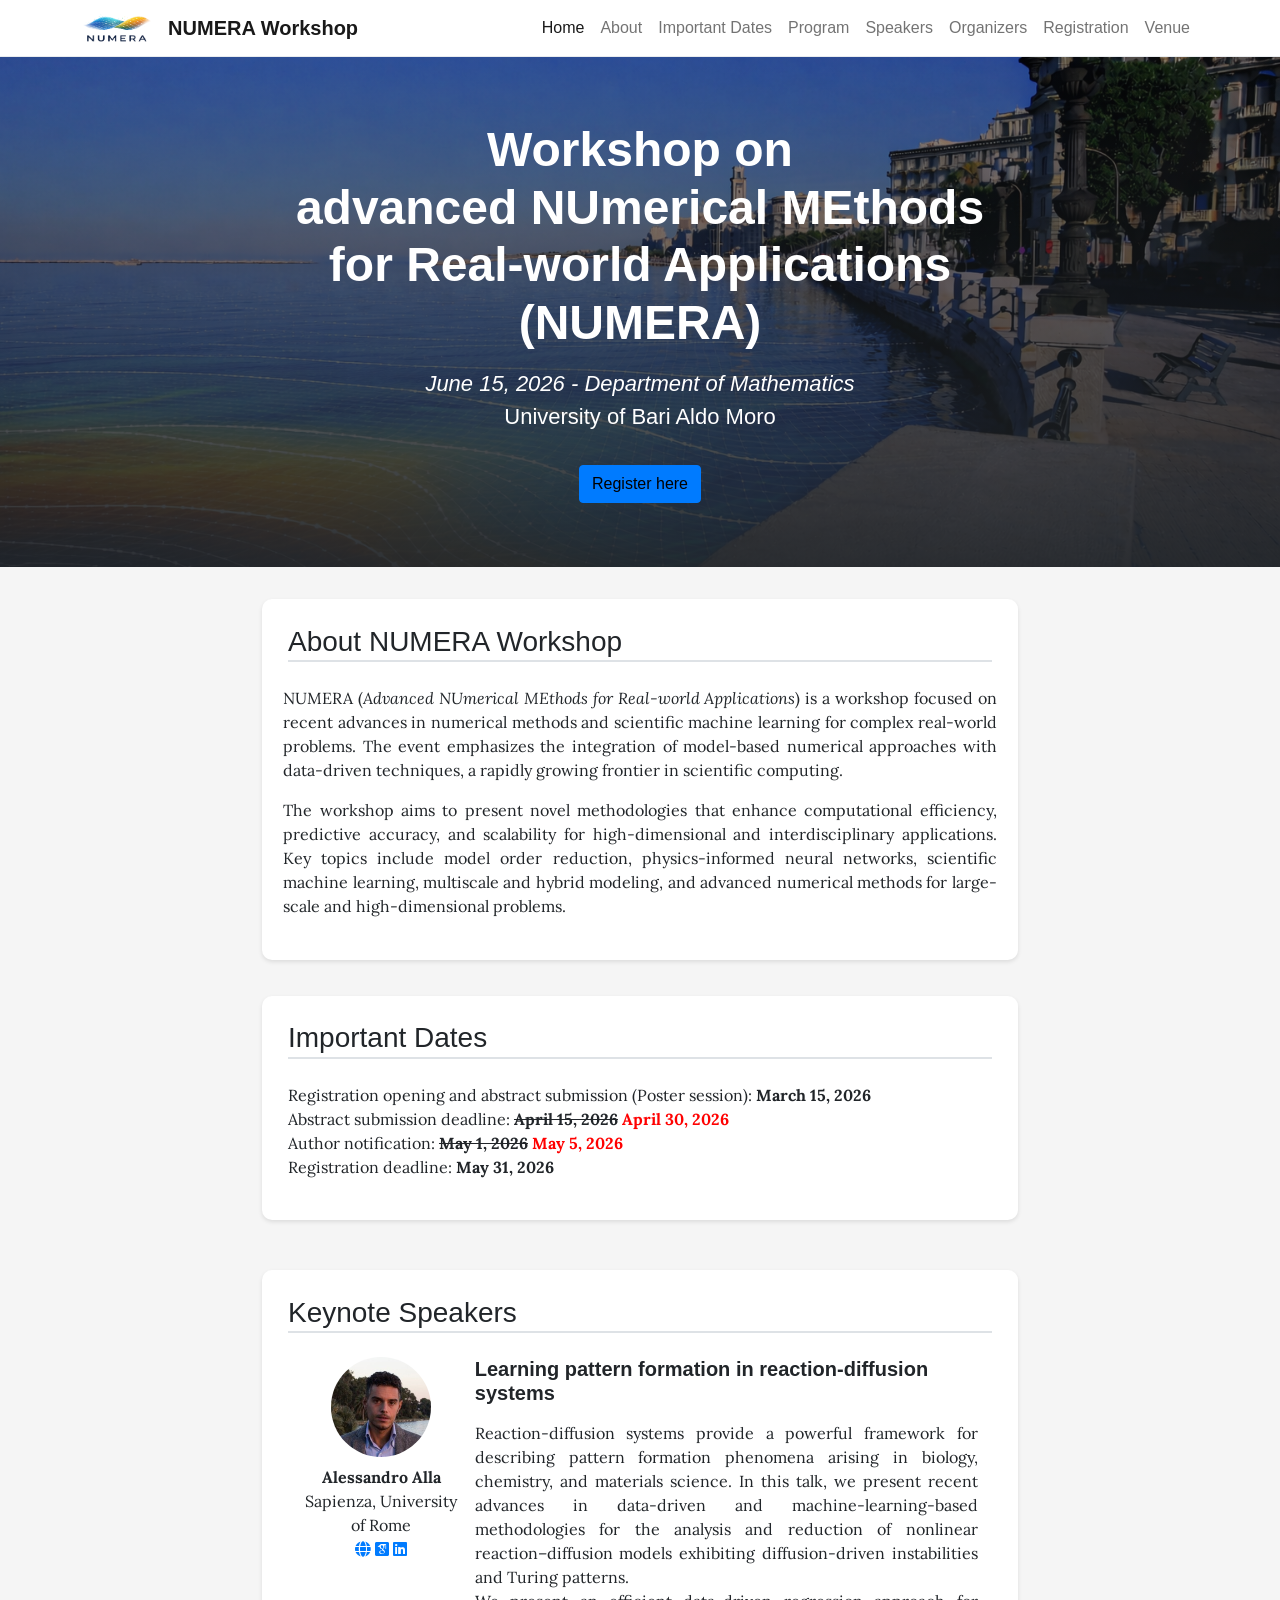
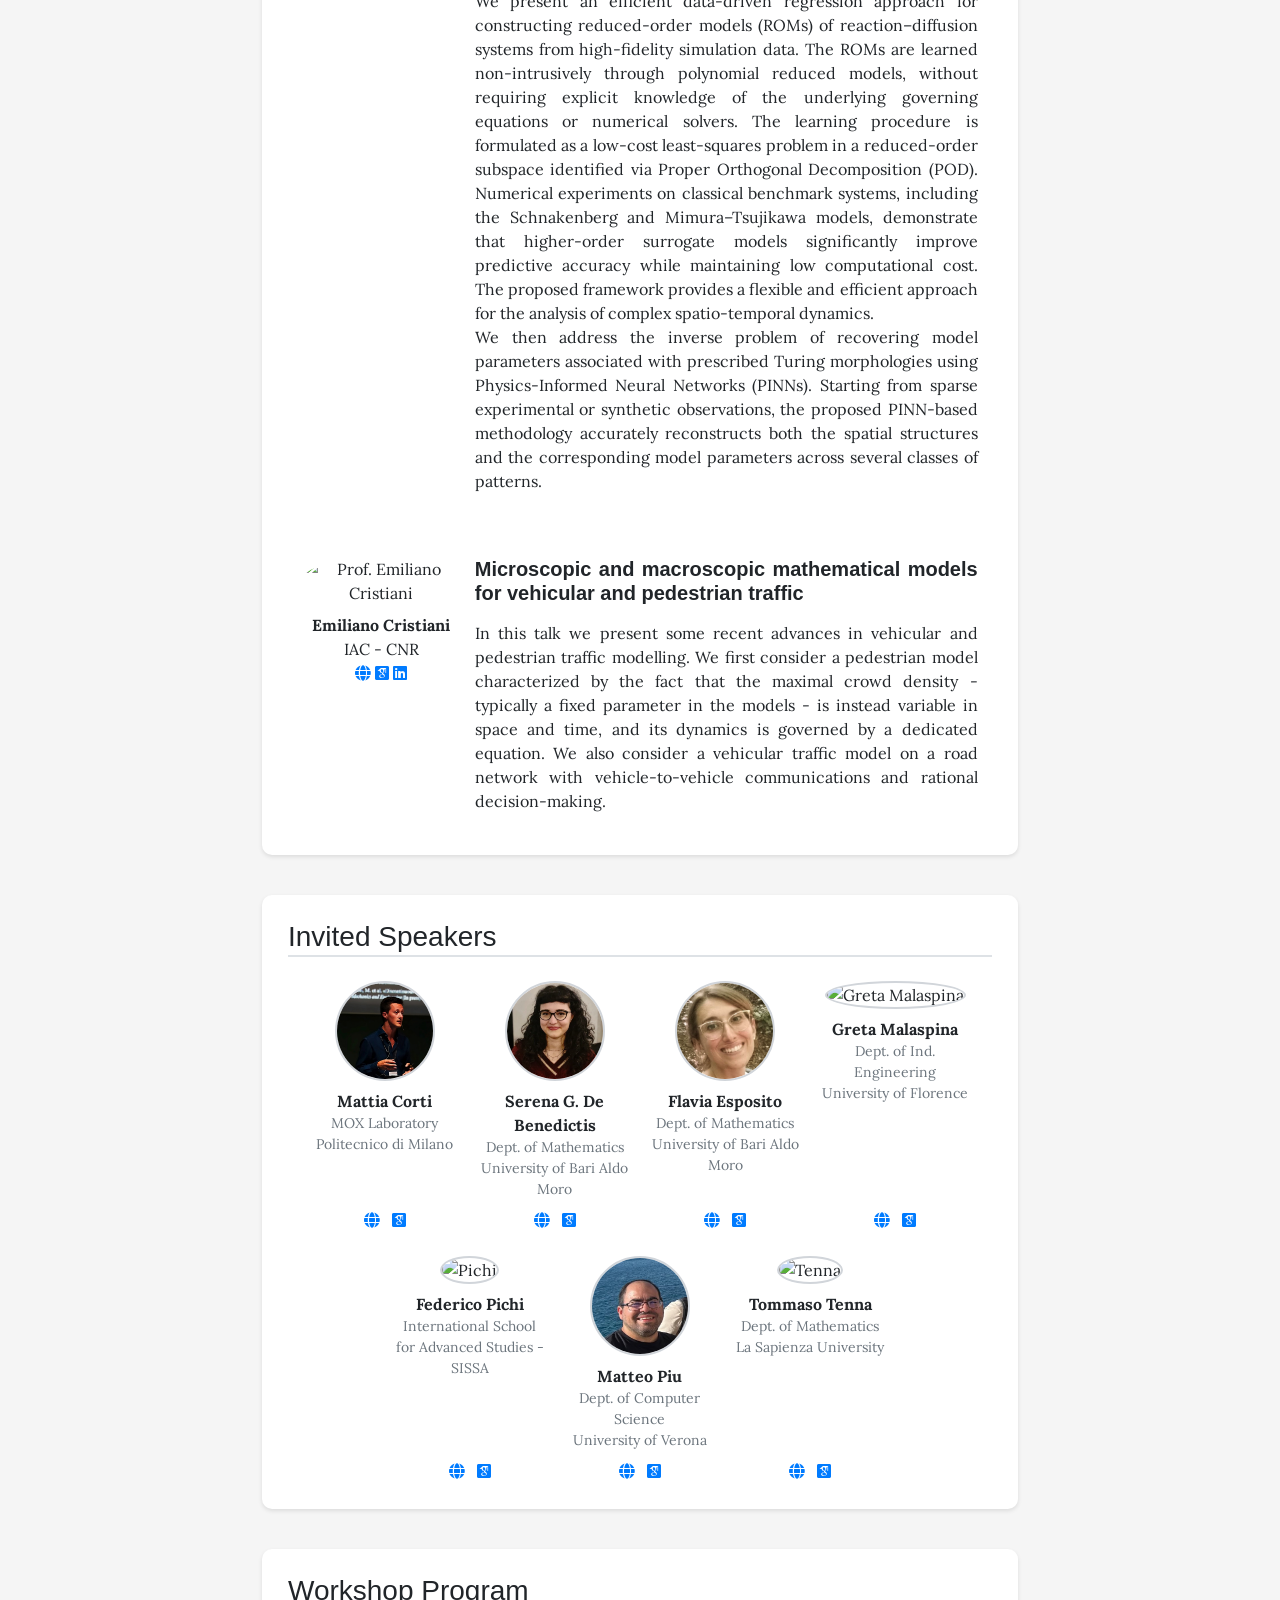
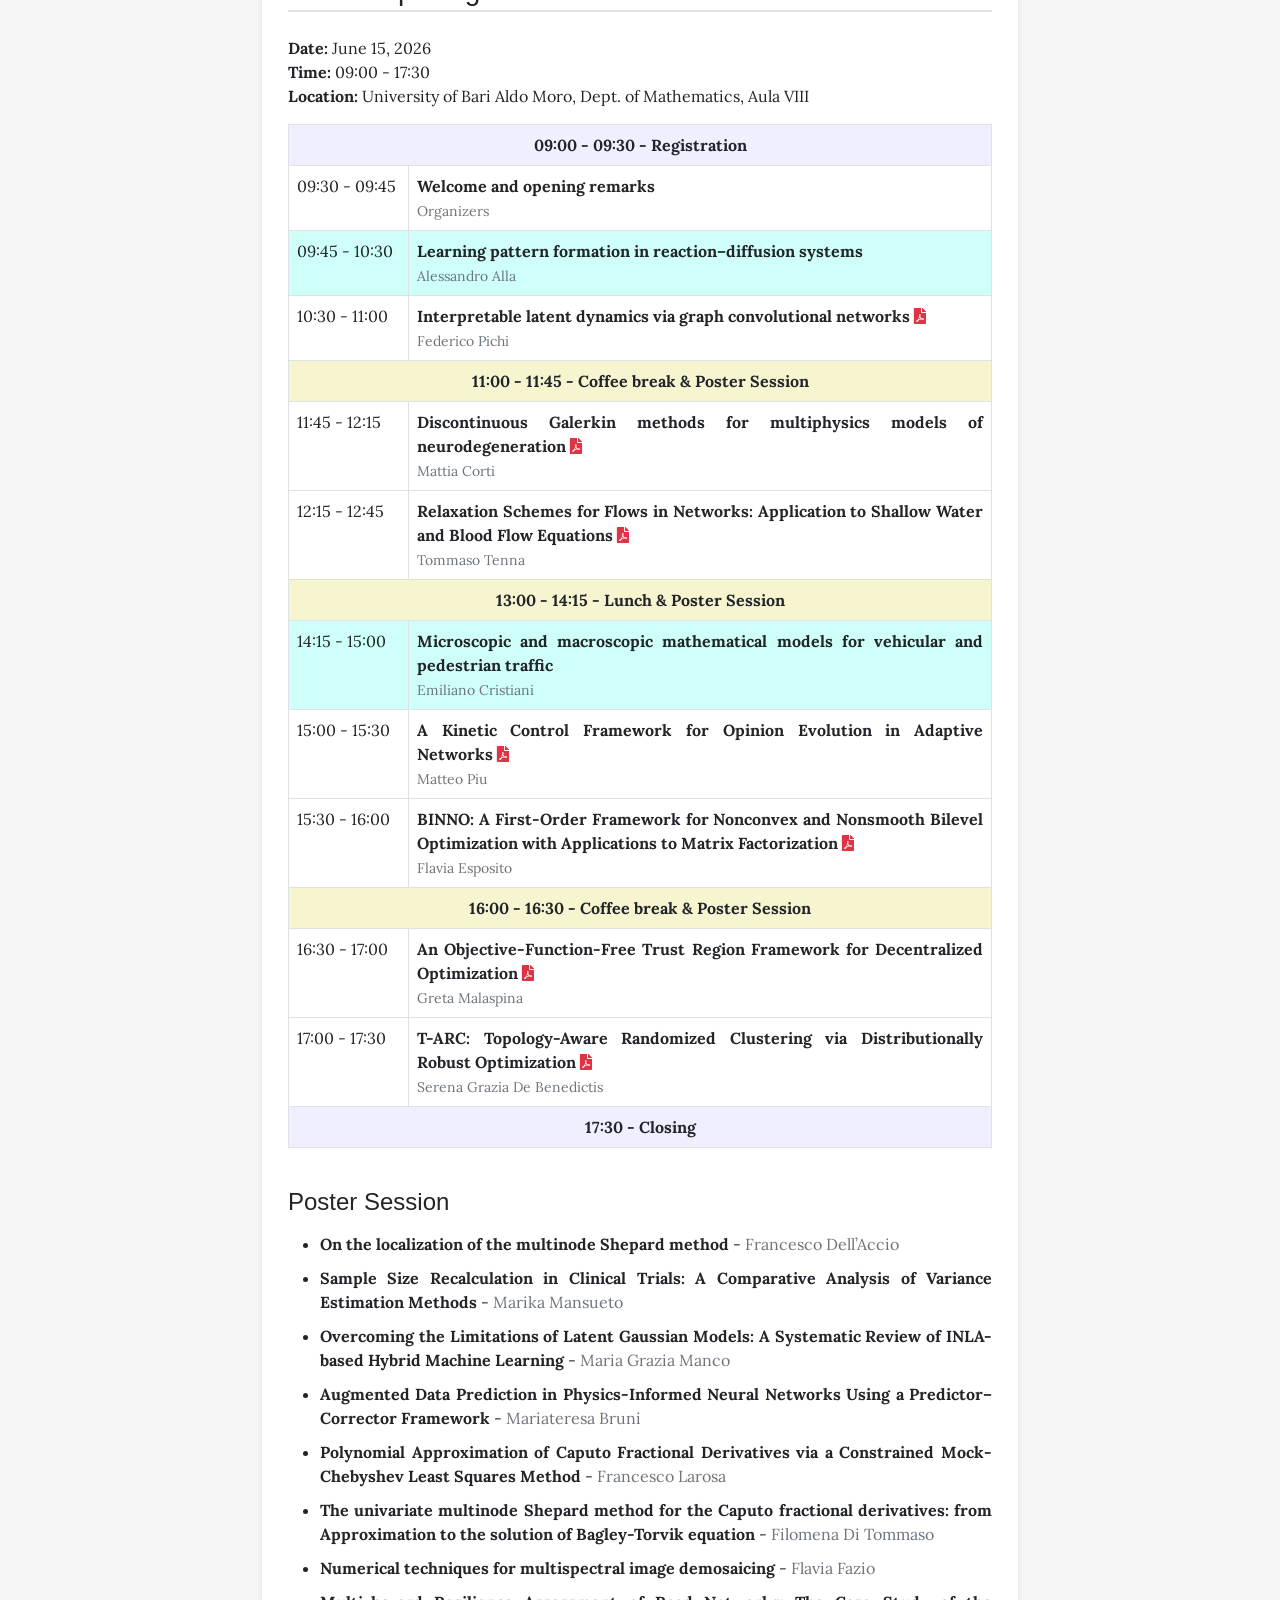
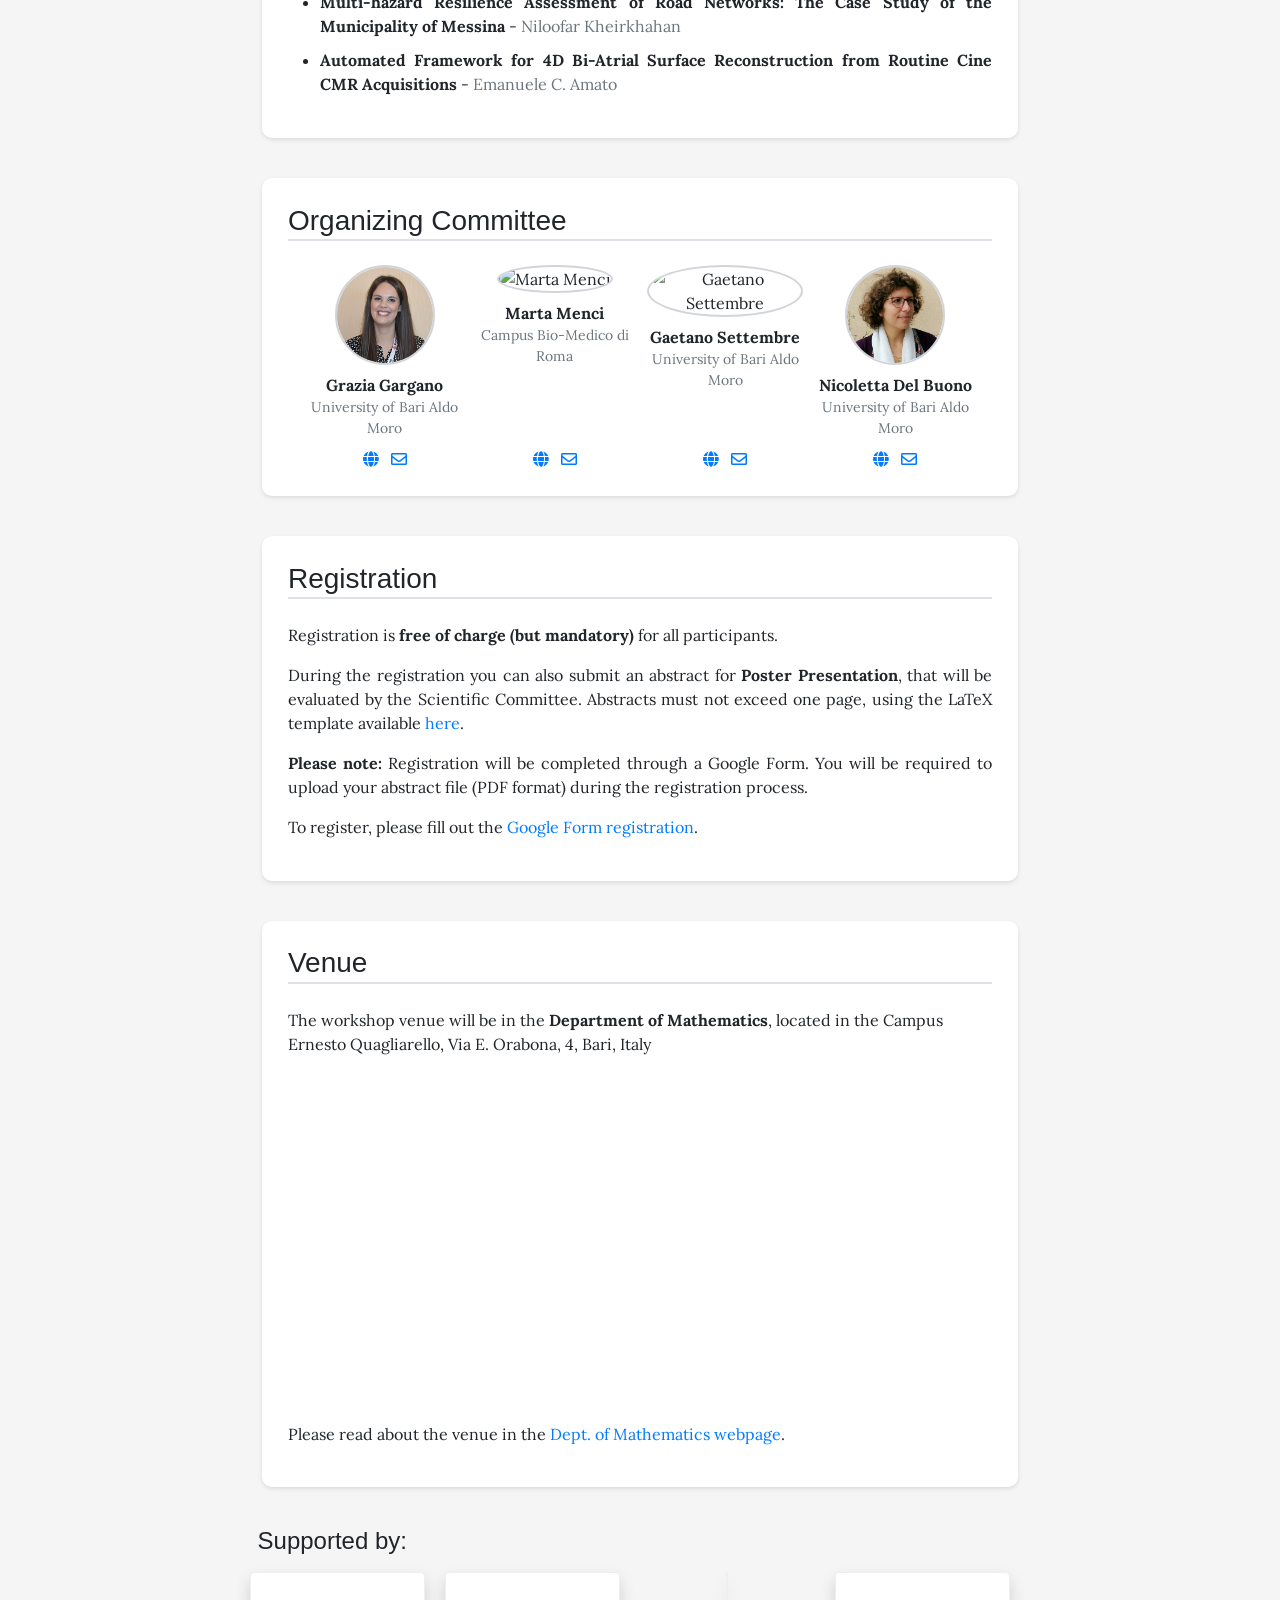
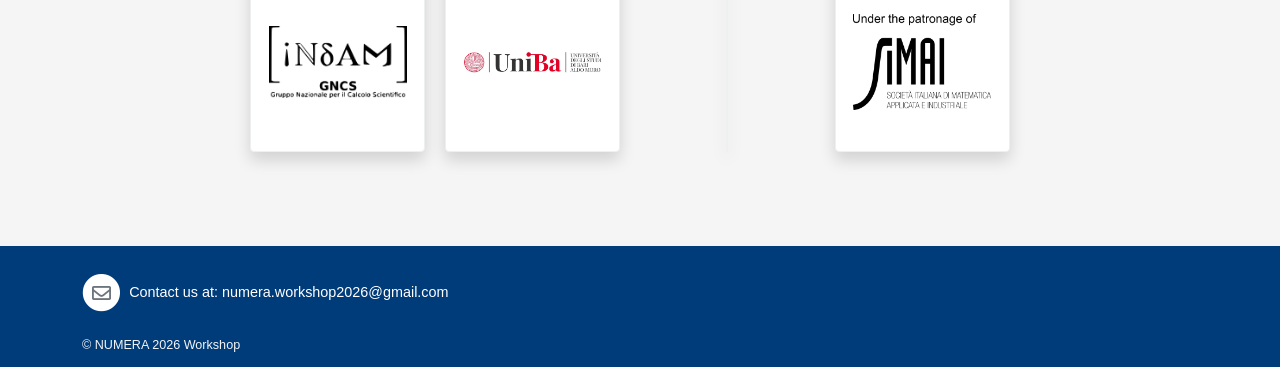
==== commit d12a4a36: "Update Flavia Esposito's image source Replaced the image source for Flavia Esposito's profile pictur" ====
--- a/index.html
+++ b/index.html
@@ -343,8 +343,7 @@
                     <div class="col">
                       <div class="team-member-card d-flex flex-column h-100">
                         <div class="text-center mb-2">
-                          <img
-                            src="https://lh3.googleusercontent.com/sitesv/[base64]w1280"
+                            <img src="assets/theme/images/flavia.png" 
                             alt="Flavia Esposito" class="rounded-circle"
                             style="width: 100px; height: 100px; object-fit: cover;">
                         </div>
@@ -898,4 +897,4 @@
 
 </body>
 
-</html>+</html>
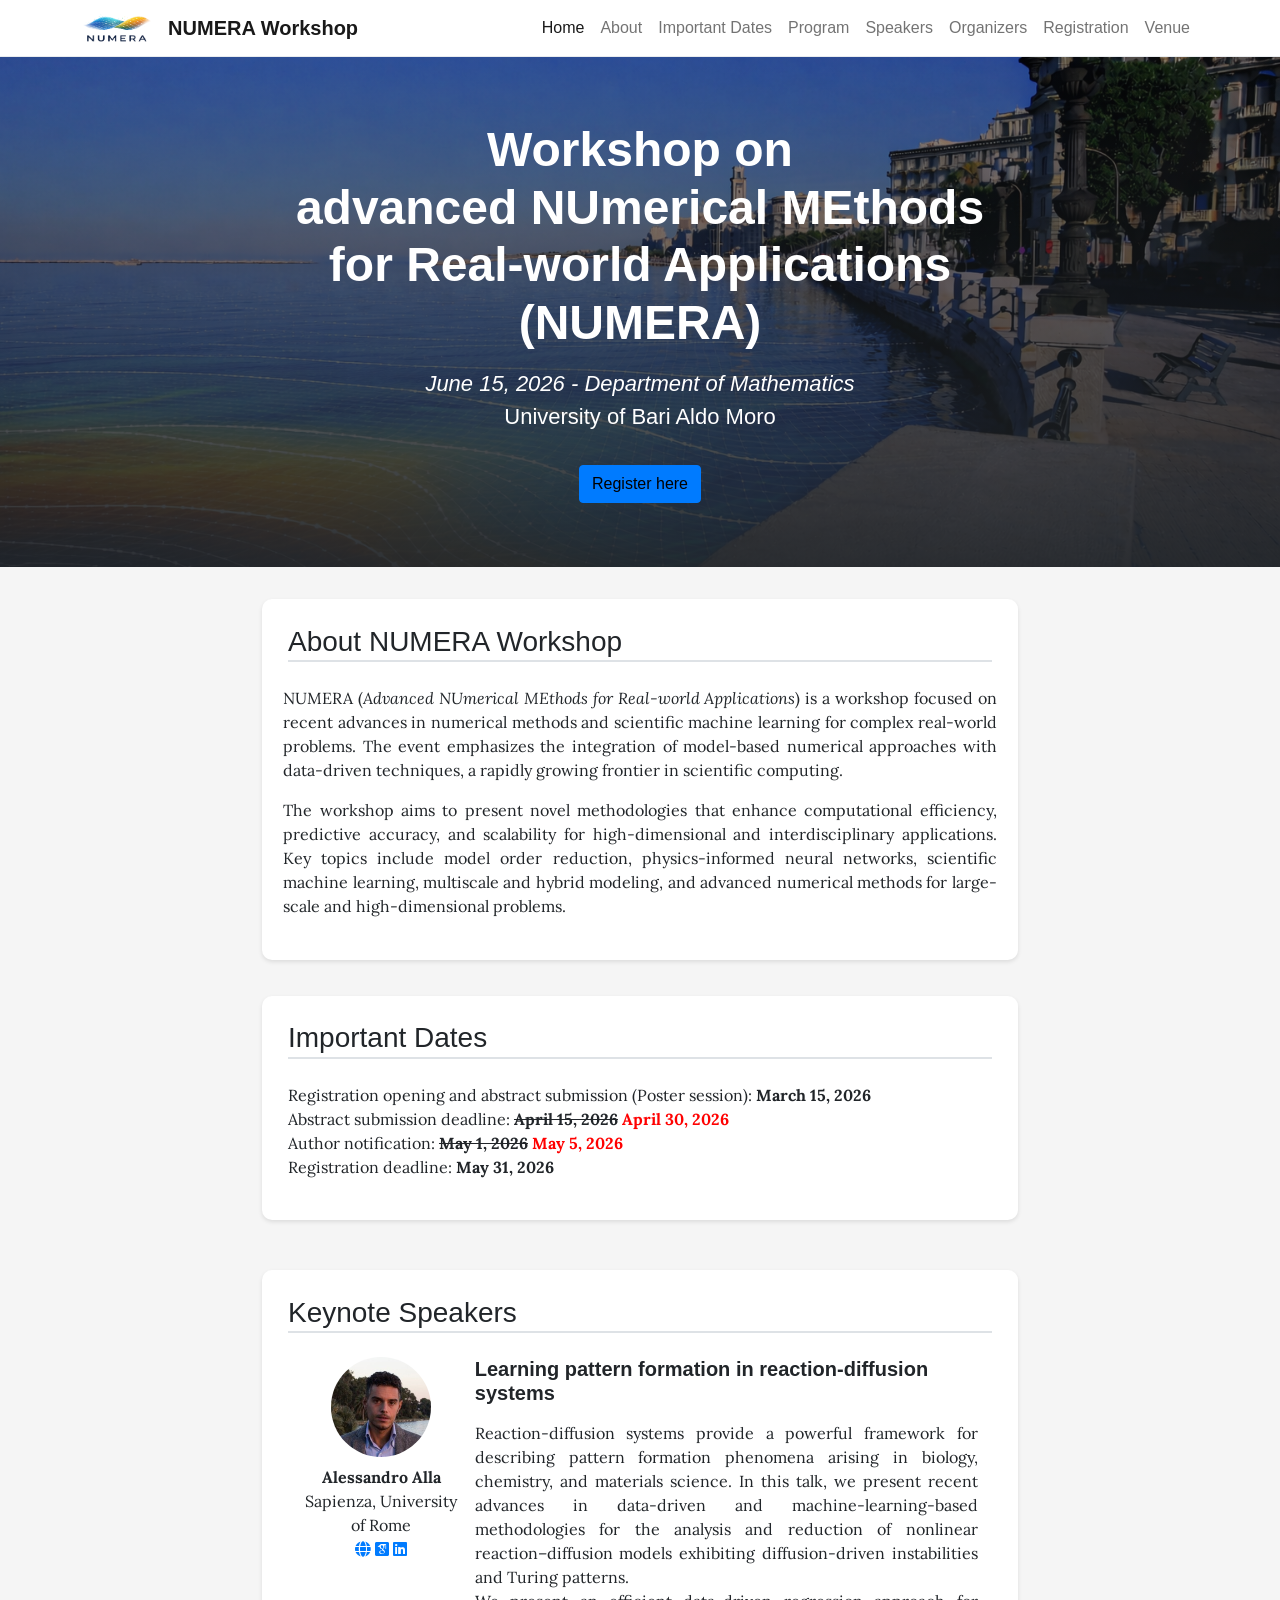
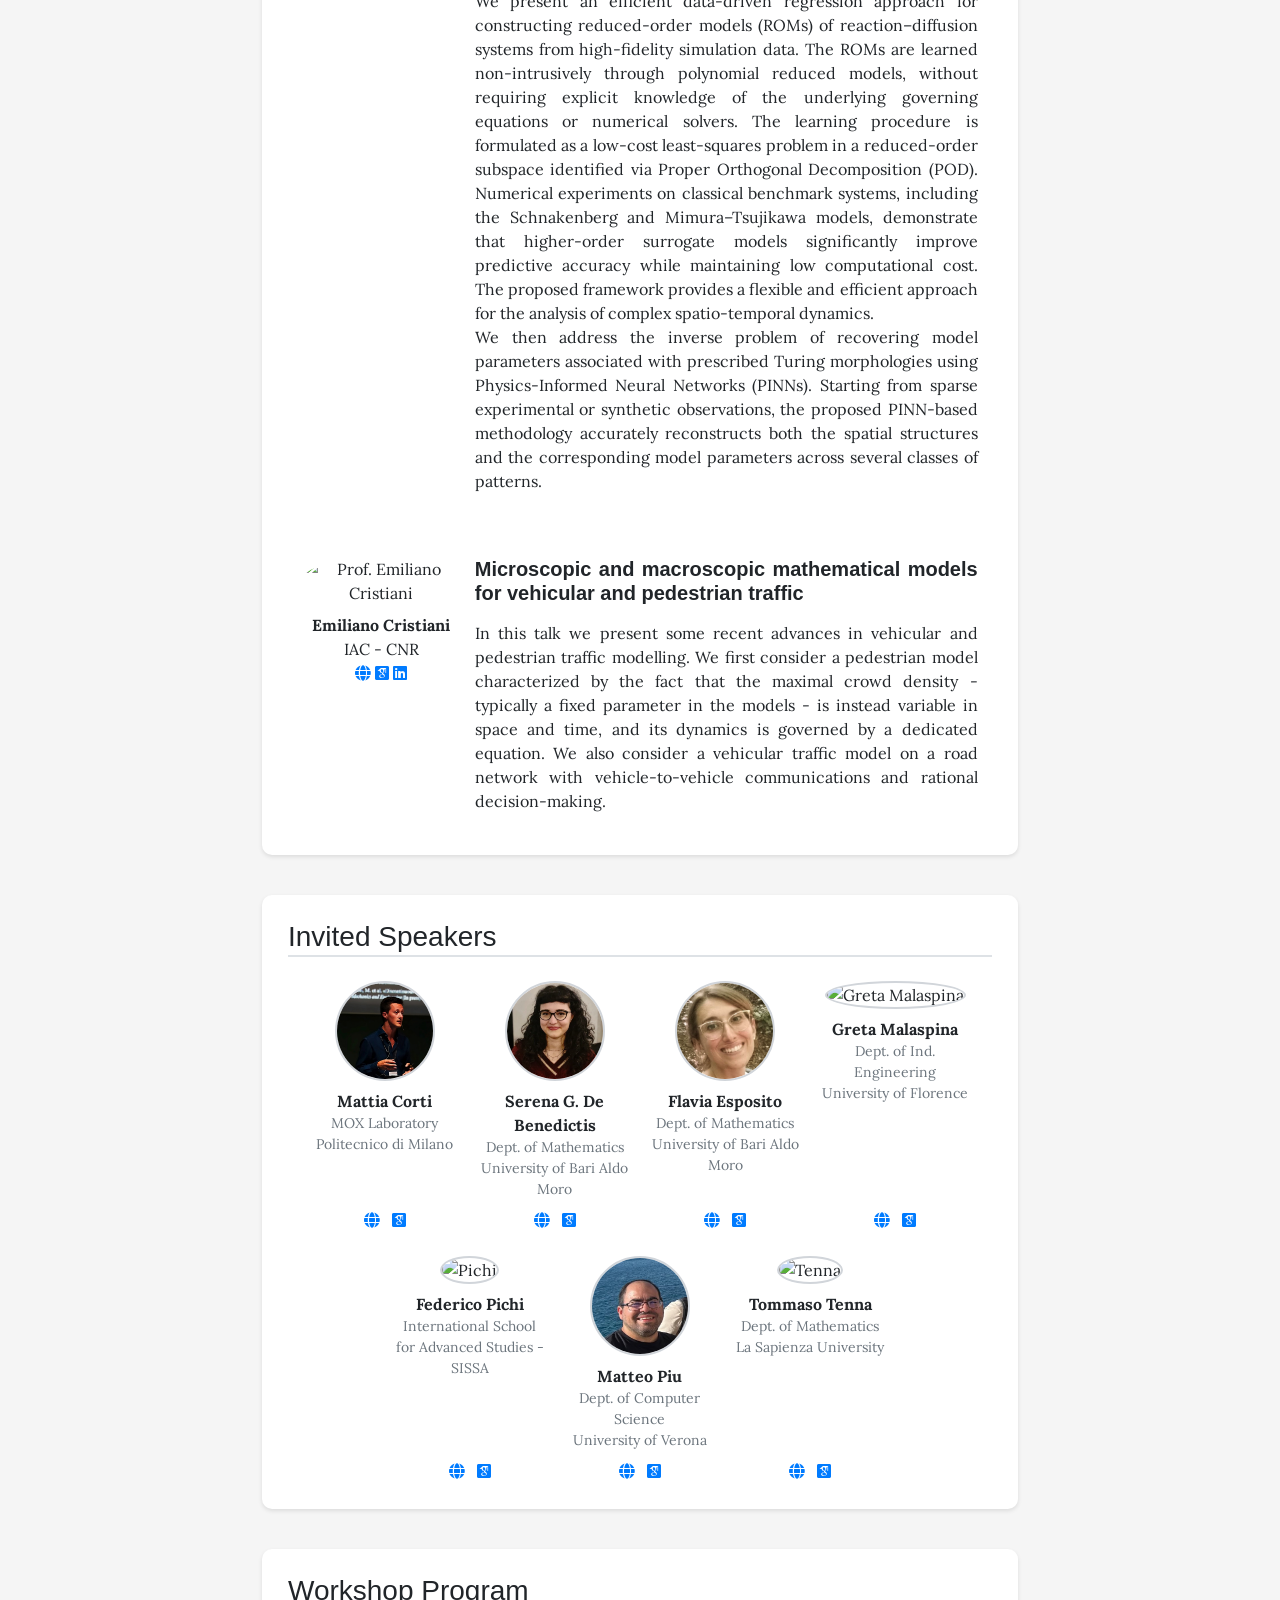
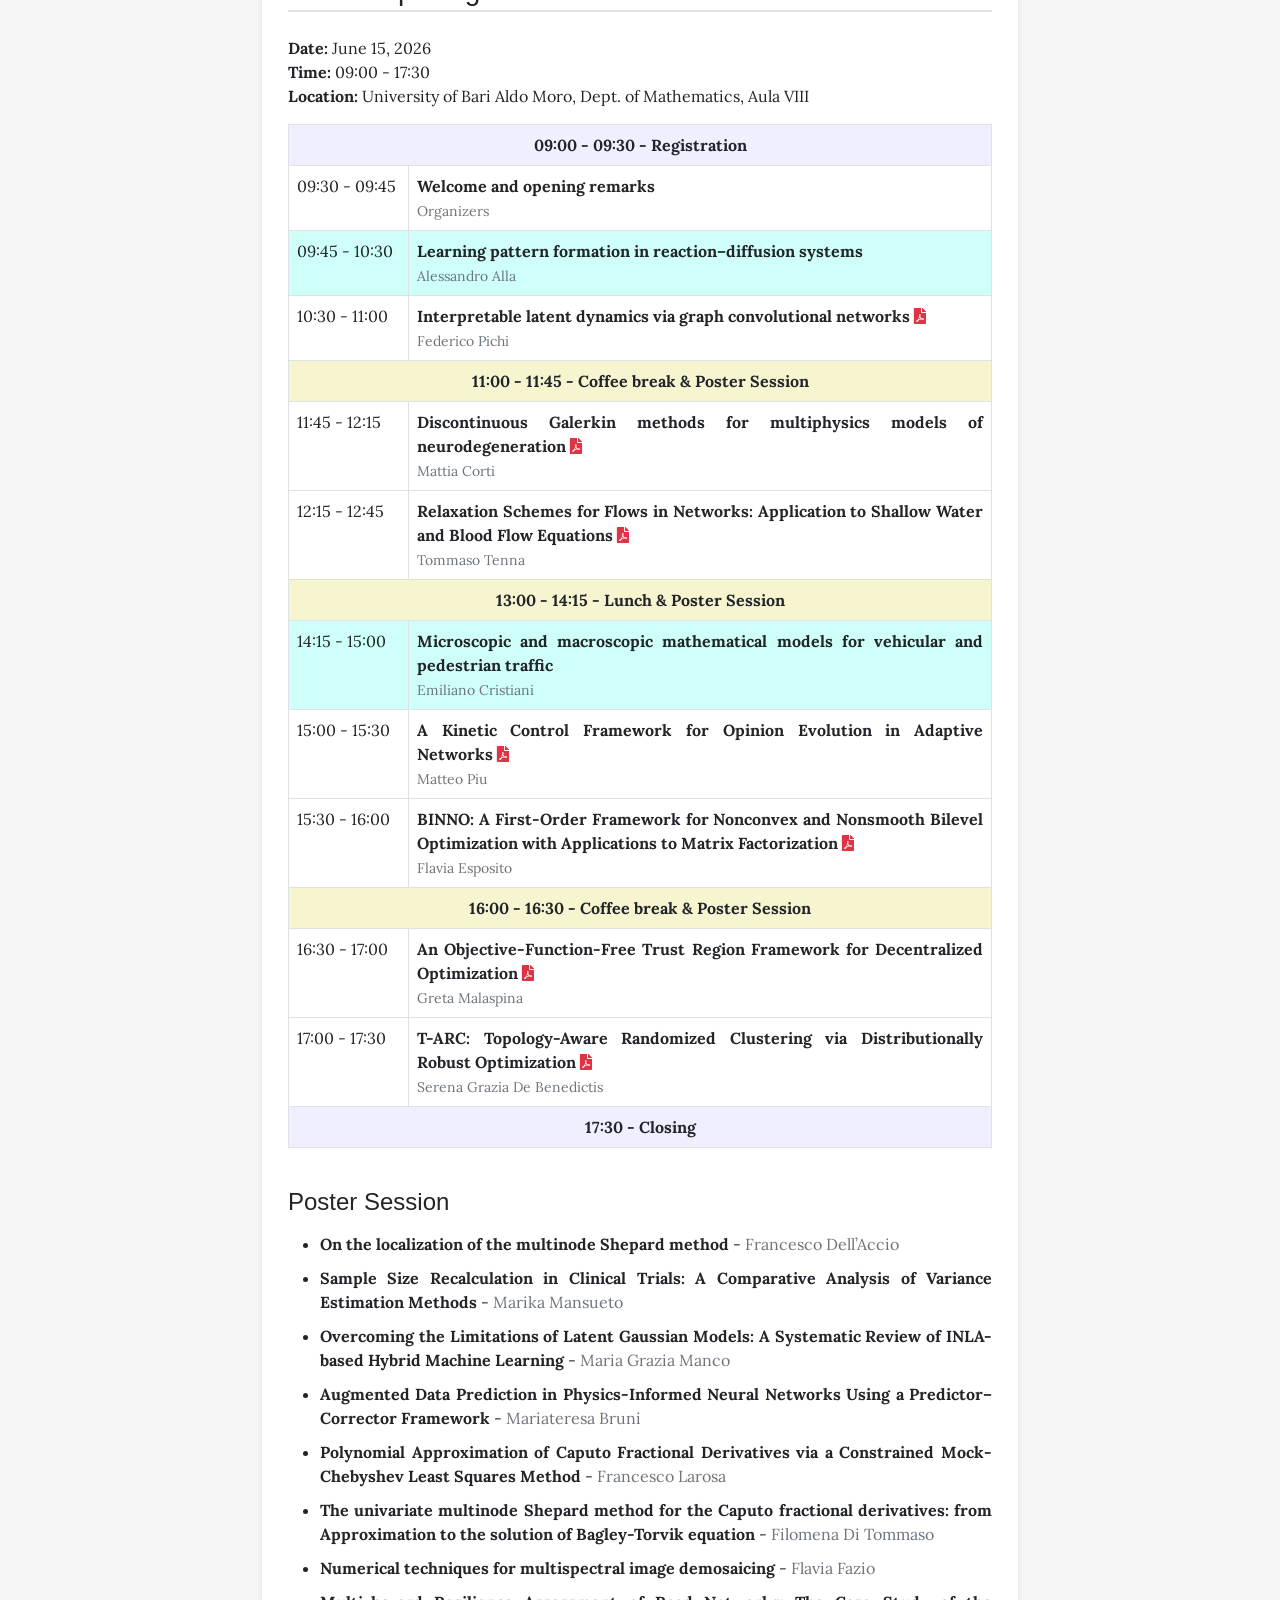
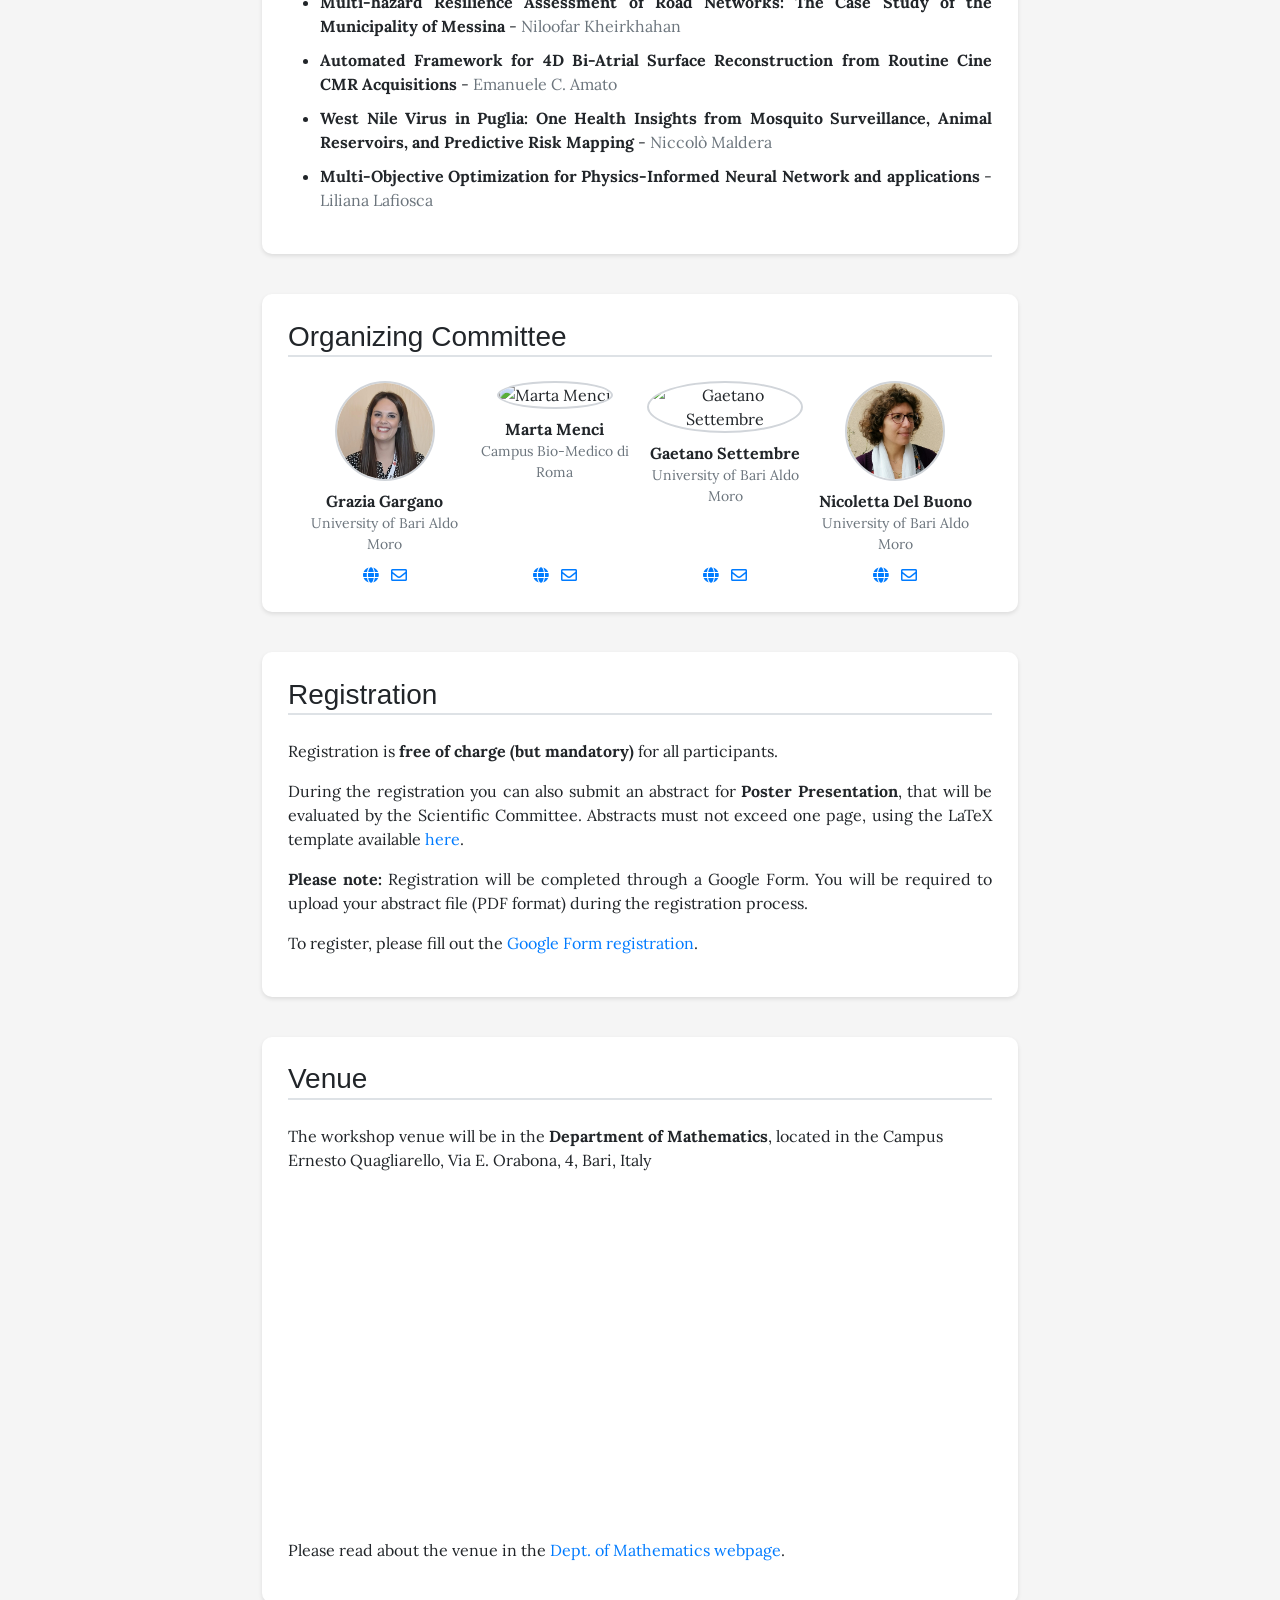
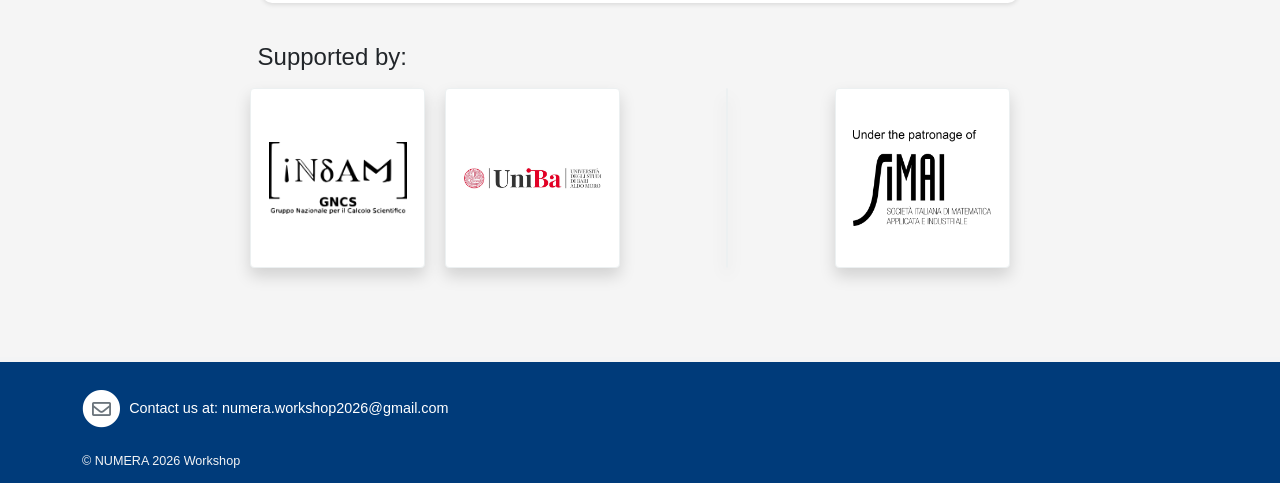
==== commit 613143c7: "Added two poster" ====
--- a/index.html
+++ b/index.html
@@ -665,6 +665,14 @@
                     <b>Automated Framework for 4D Bi-Atrial Surface Reconstruction from Routine
                       Cine CMR Acquisitions</b> - <span class="text-muted">Emanuele C. Amato</span>
                   </li>
+                  <li style="margin-bottom: 10px; text-align: justify;">
+                    <b>West Nile Virus in Puglia: One Health Insights from Mosquito Surveillance, Animal Reservoirs, 
+                      and Predictive Risk Mapping</b> - <span class="text-muted">Niccolò Maldera</span>
+                  </li>
+                  <li style="margin-bottom: 10px; text-align: justify;">
+                    <b>Multi-Objective Optimization for Physics-Informed Neural Network 
+                      and applications</b> - <span class="text-muted">Liliana Lafiosca</span>
+                  </li>
                 </ul>
               </section>
 
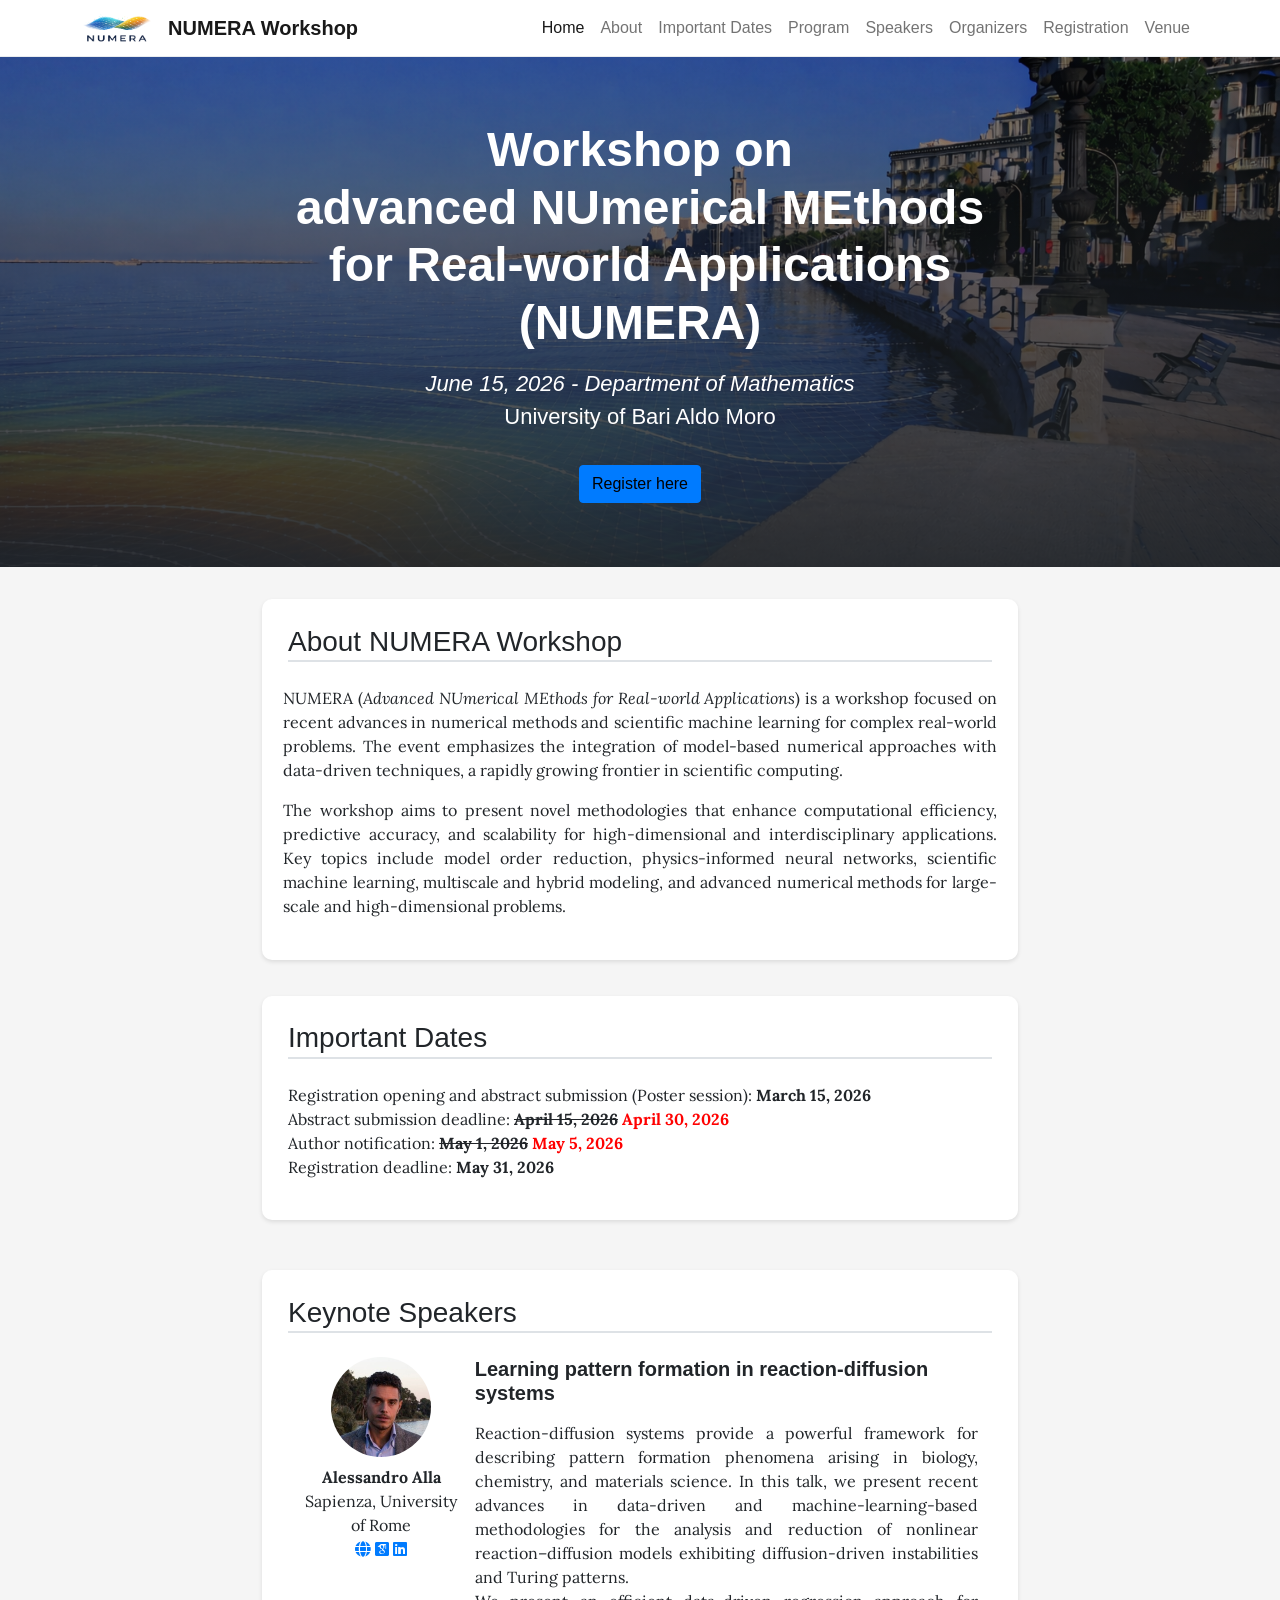
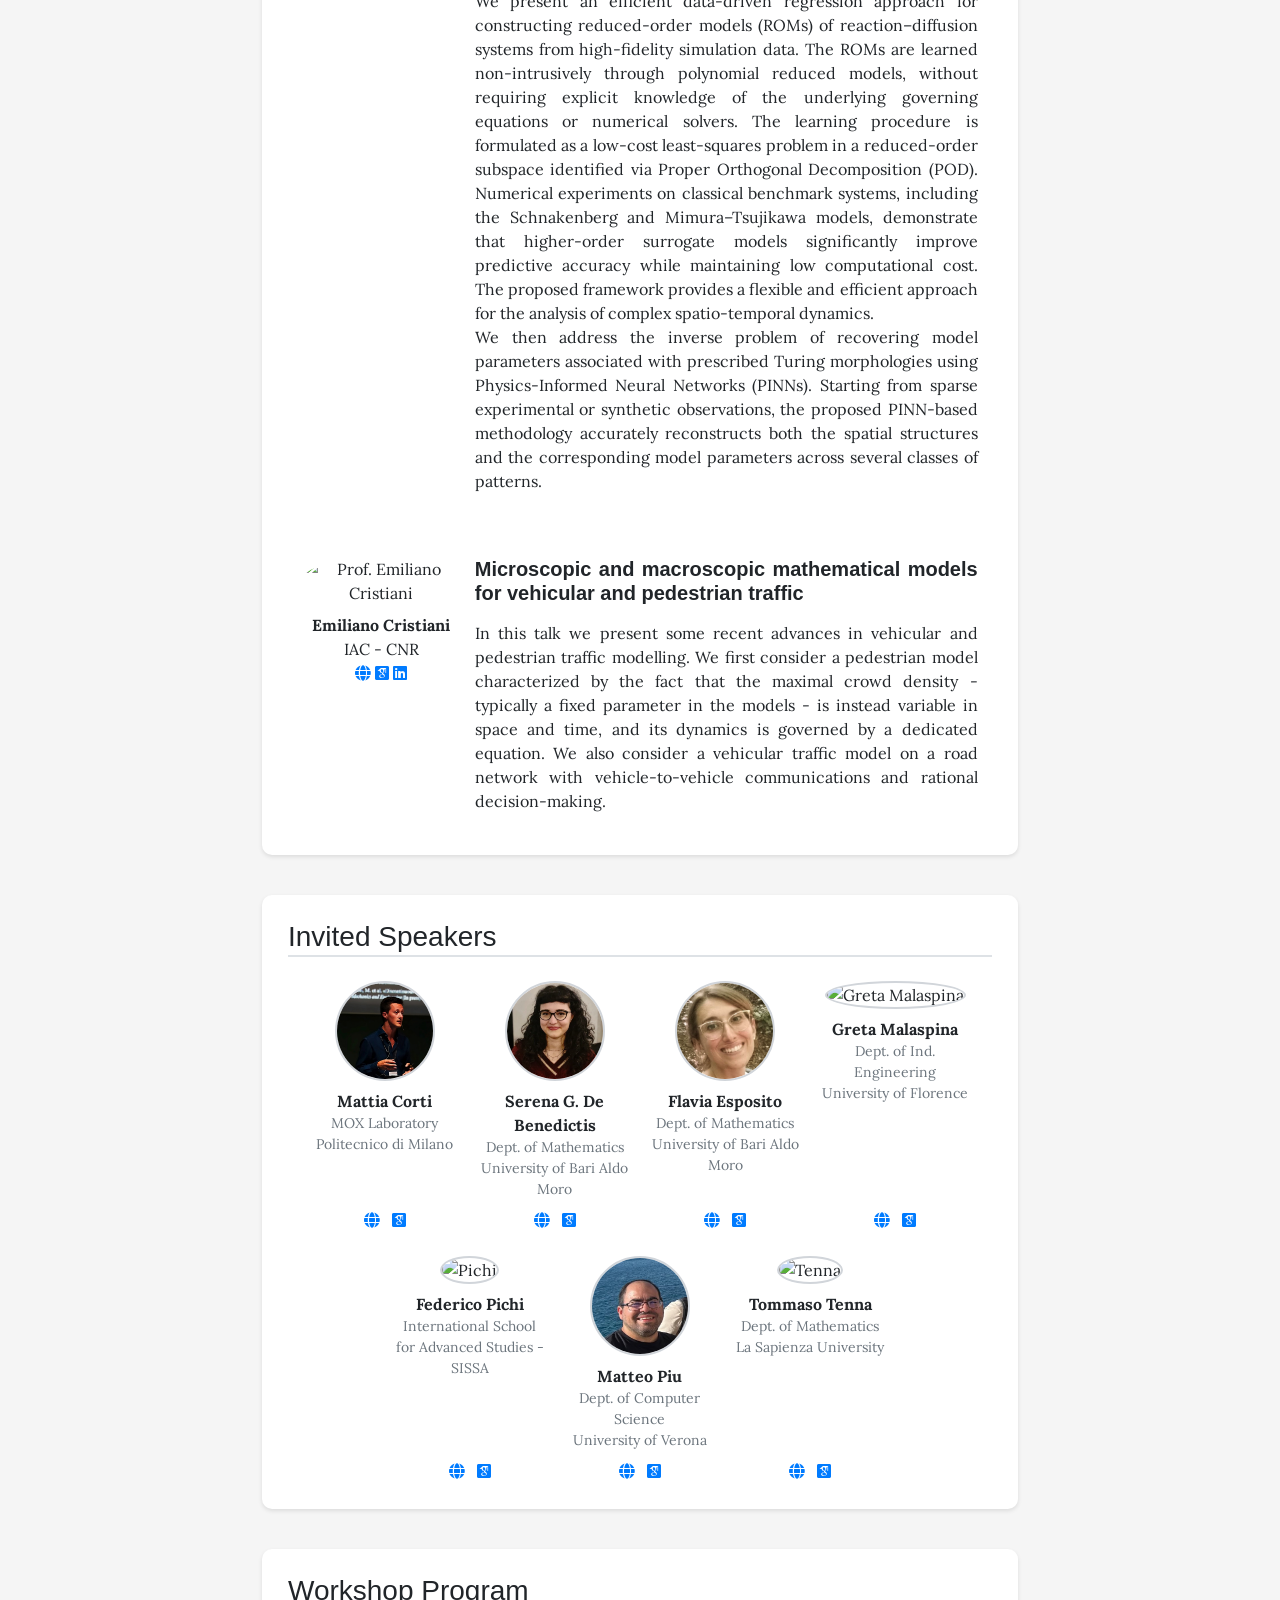
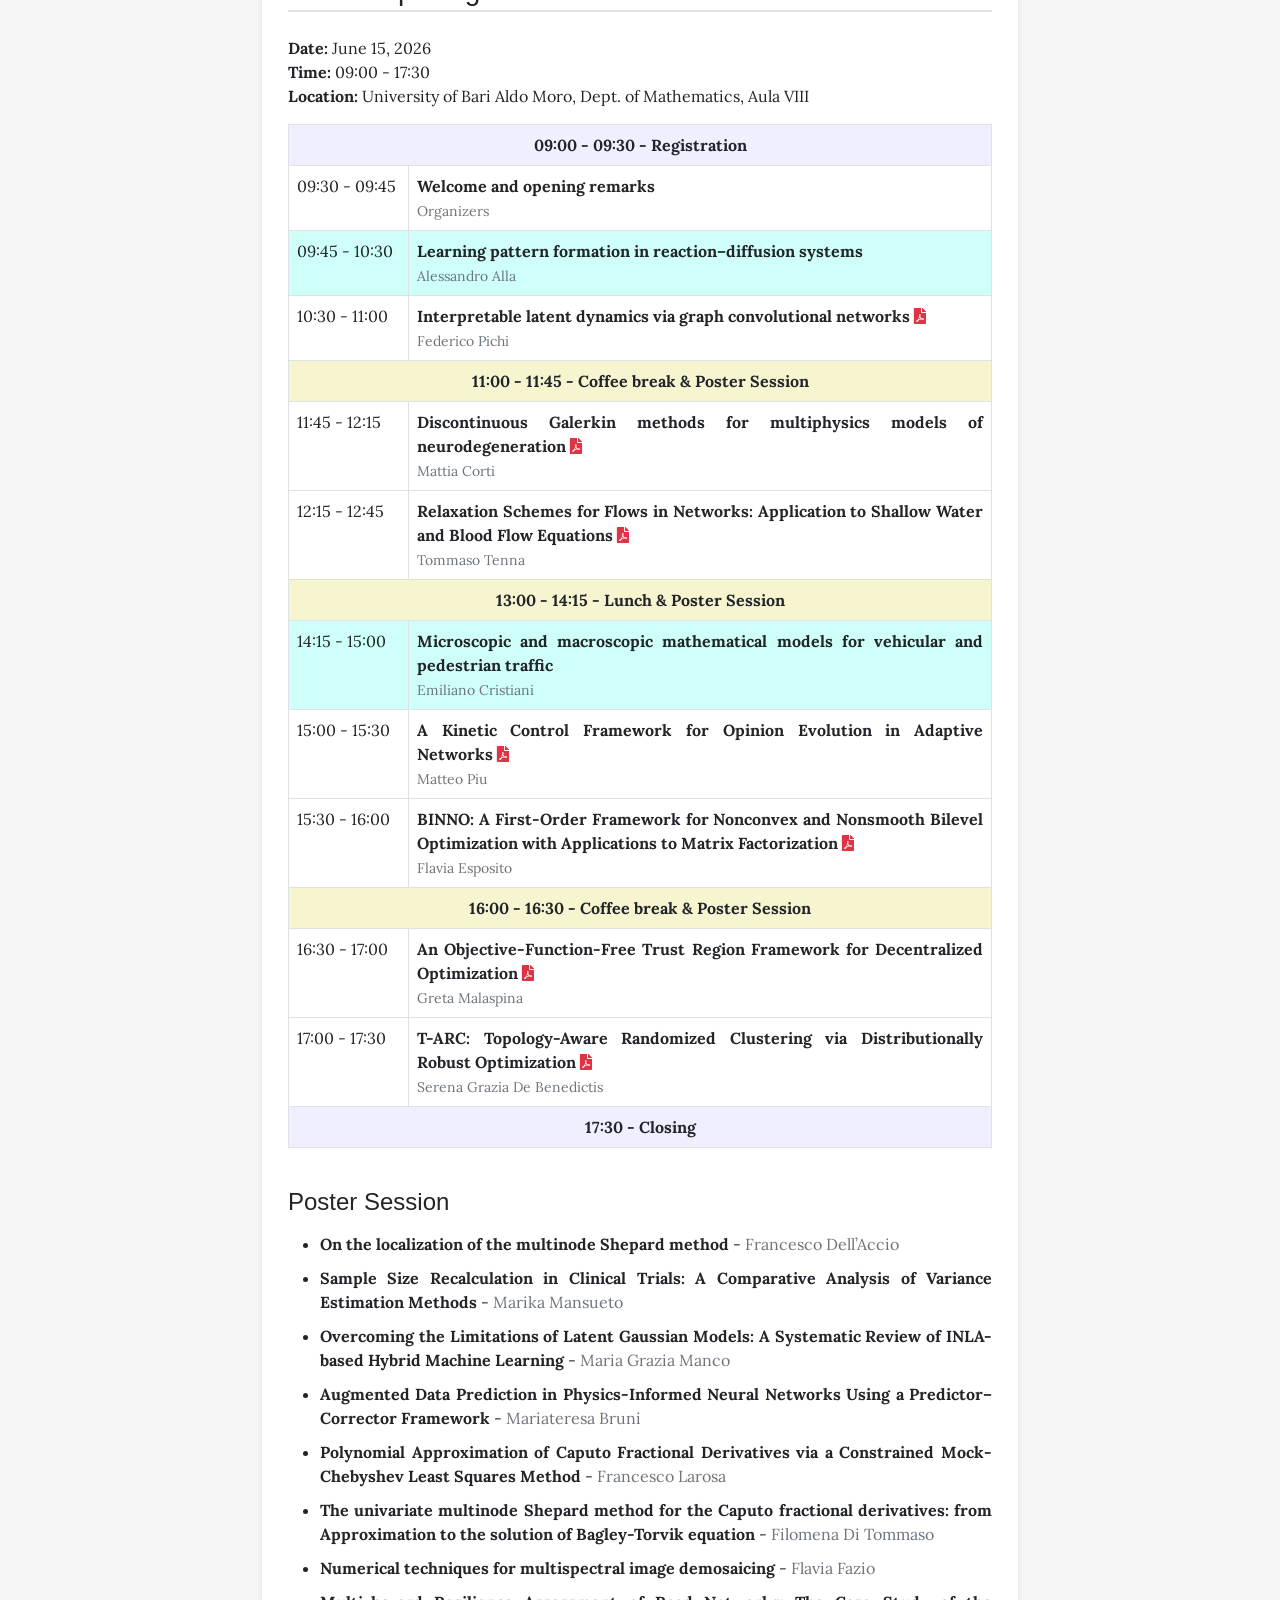
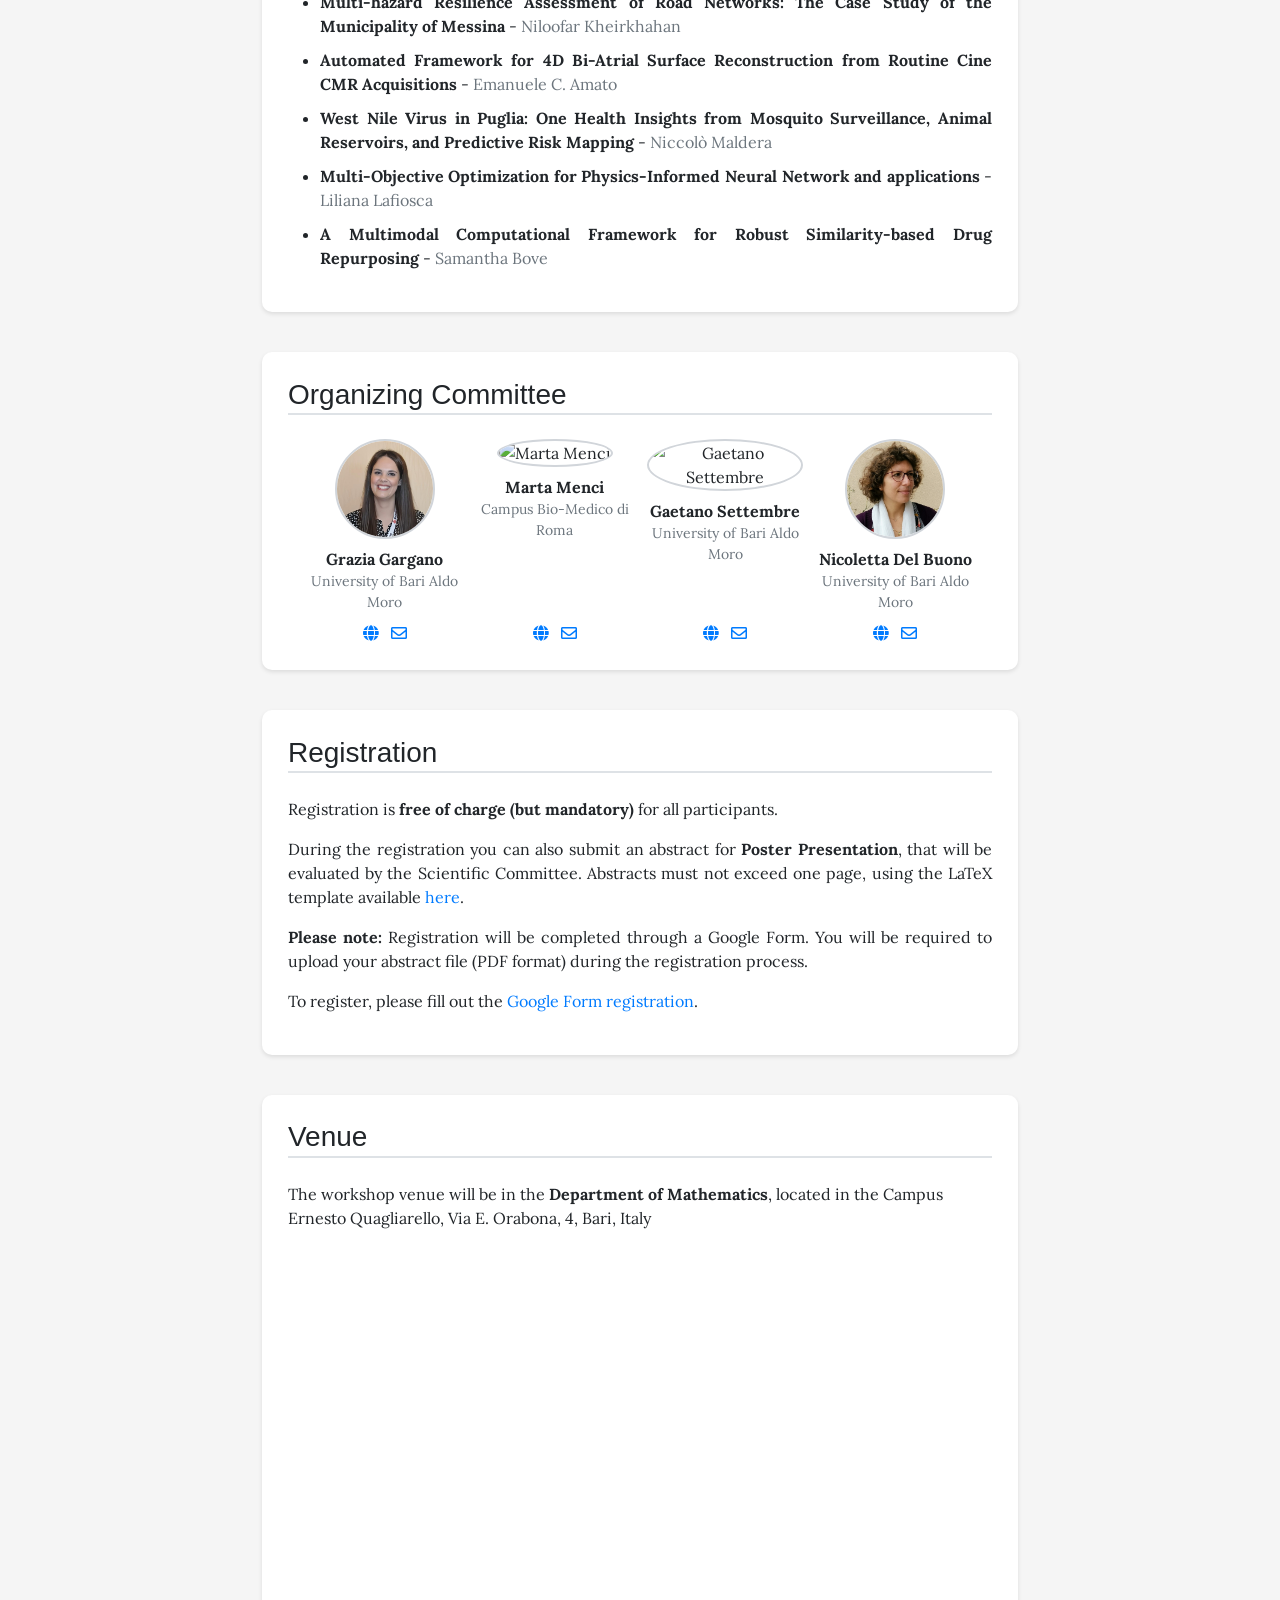
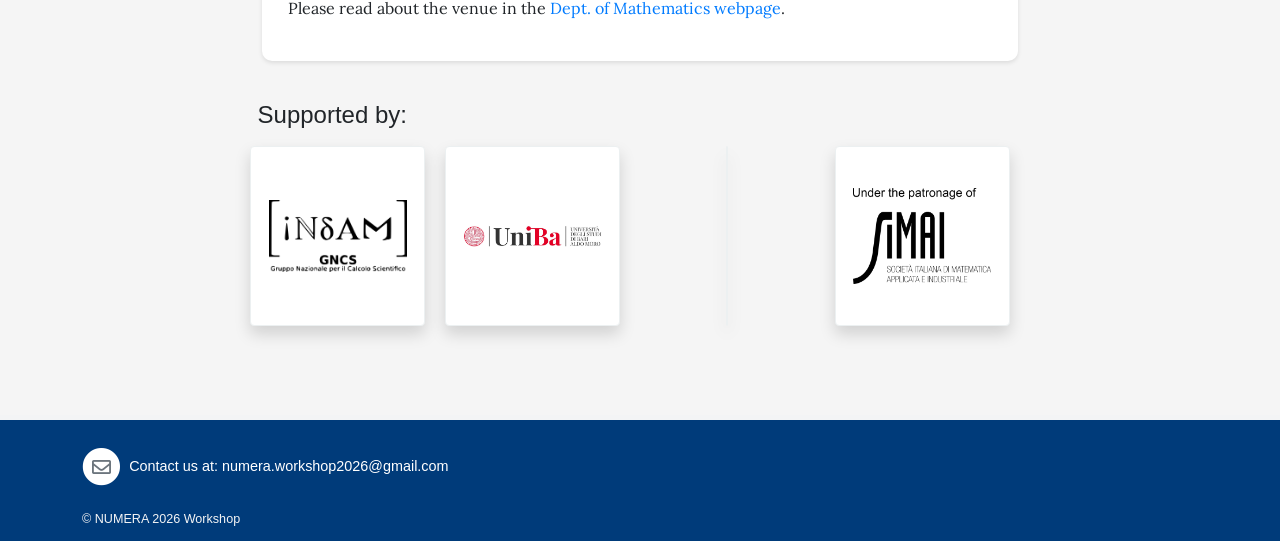
==== commit df3e49c6: "Update index.html" ====
--- a/index.html
+++ b/index.html
@@ -673,6 +673,9 @@
                     <b>Multi-Objective Optimization for Physics-Informed Neural Network 
                       and applications</b> - <span class="text-muted">Liliana Lafiosca</span>
                   </li>
+                  <li style="margin-bottom: 10px; text-align: justify;">
+                    <b>A Multimodal Computational Framework for Robust Similarity-based Drug Repurposing</b> - <span class="text-muted">Samantha Bove</span>
+                  </li>
                 </ul>
               </section>
 
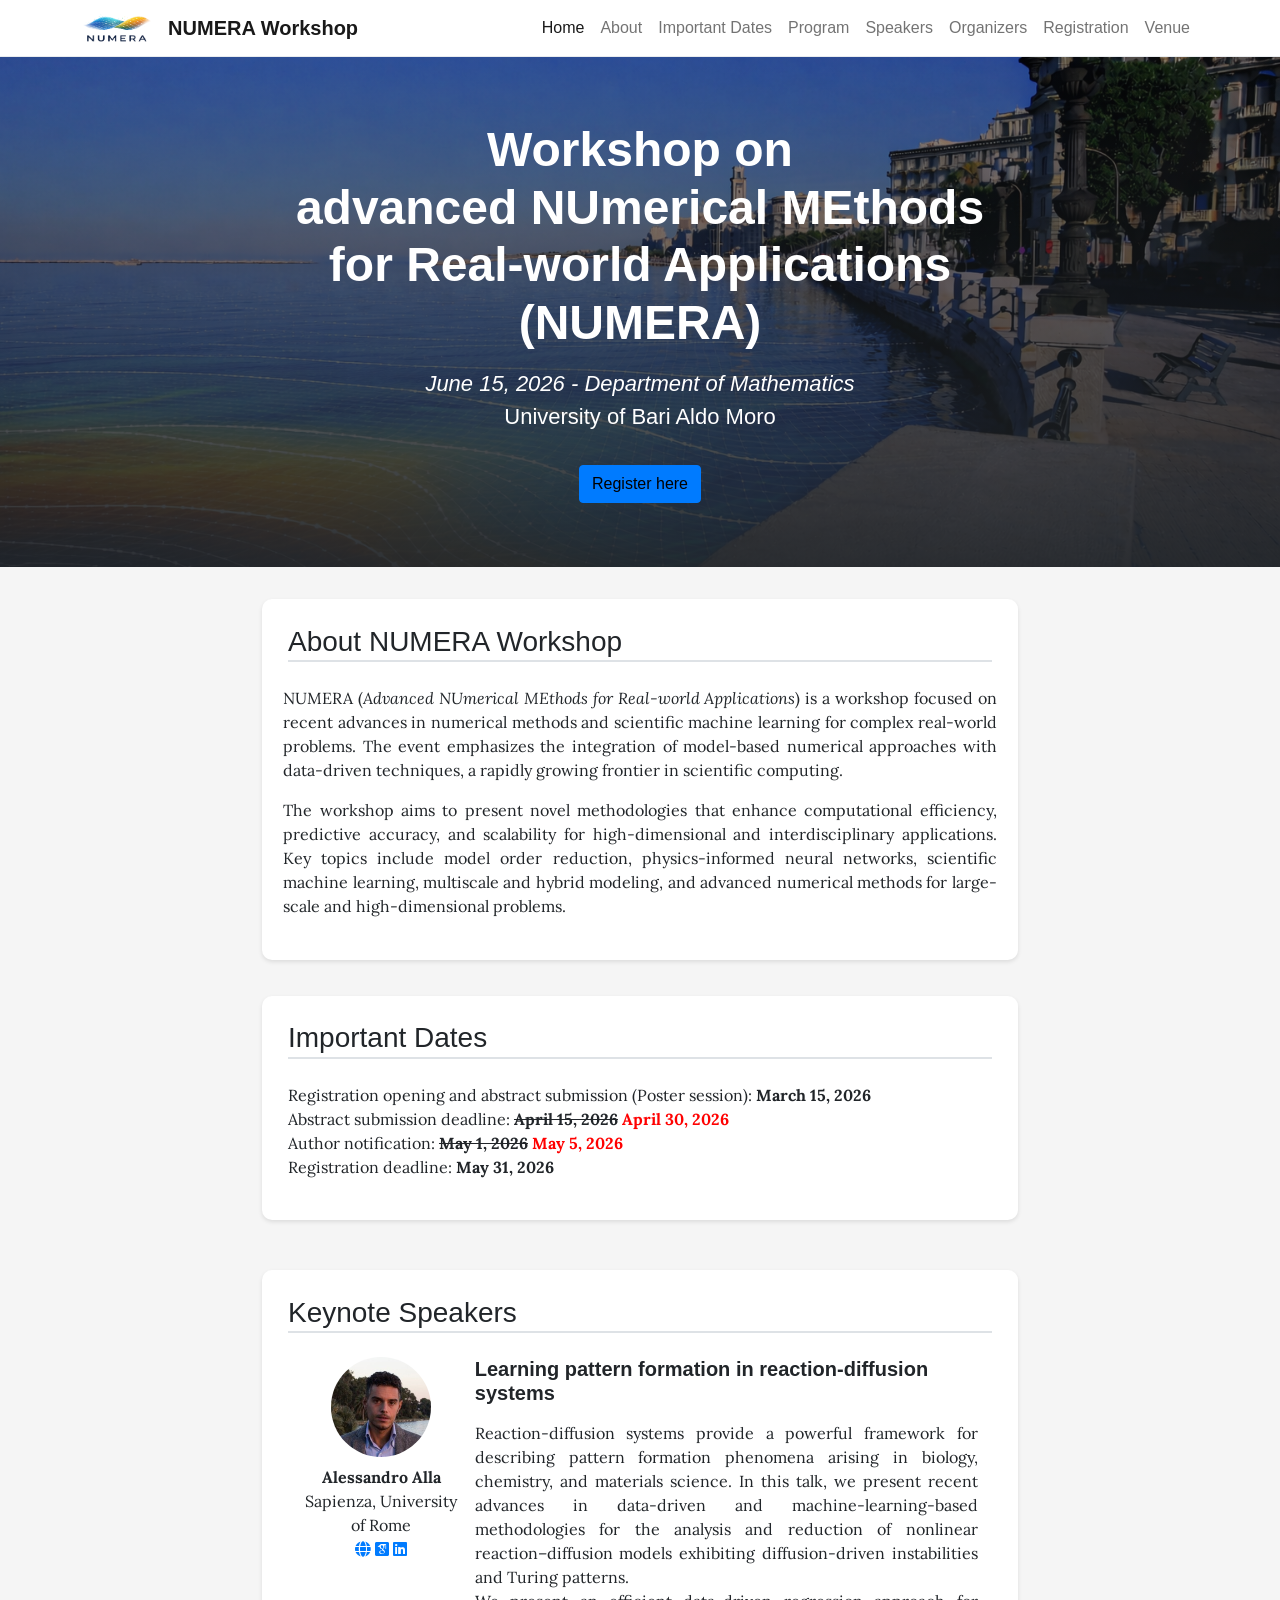
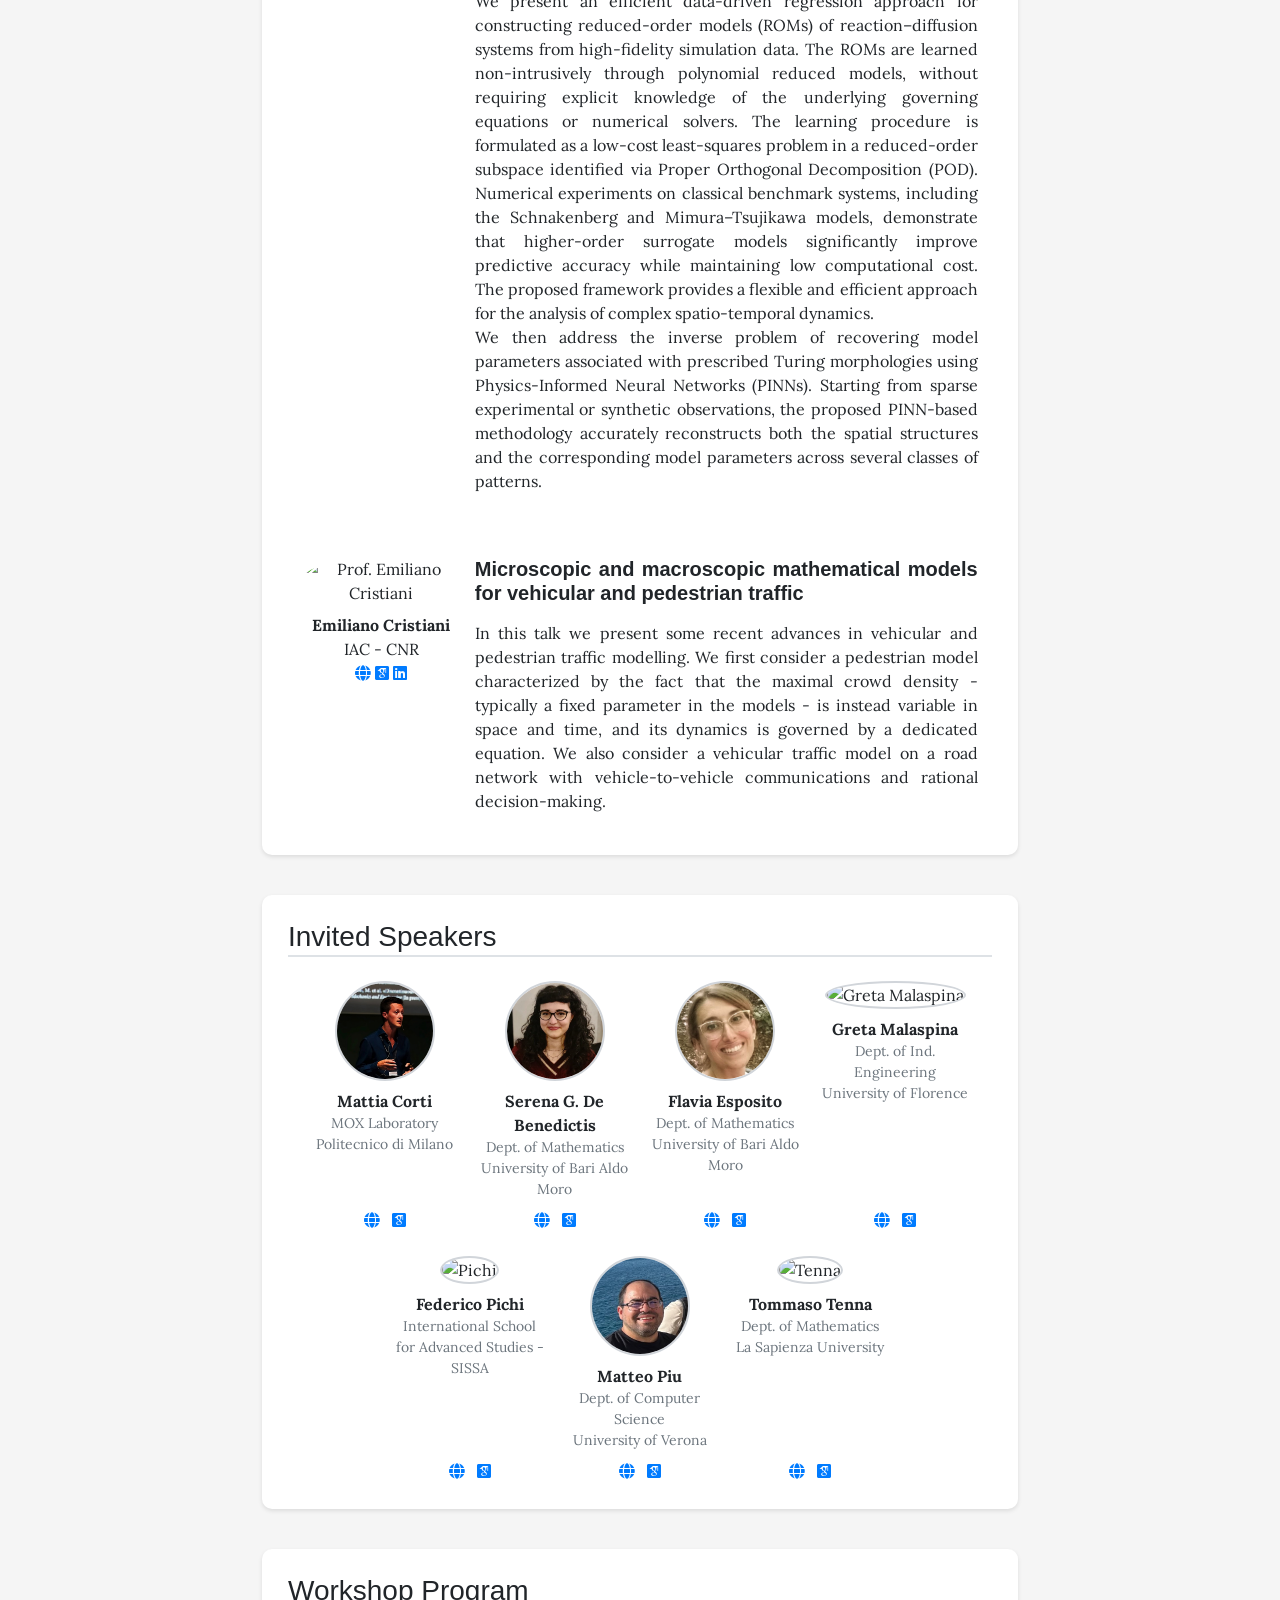
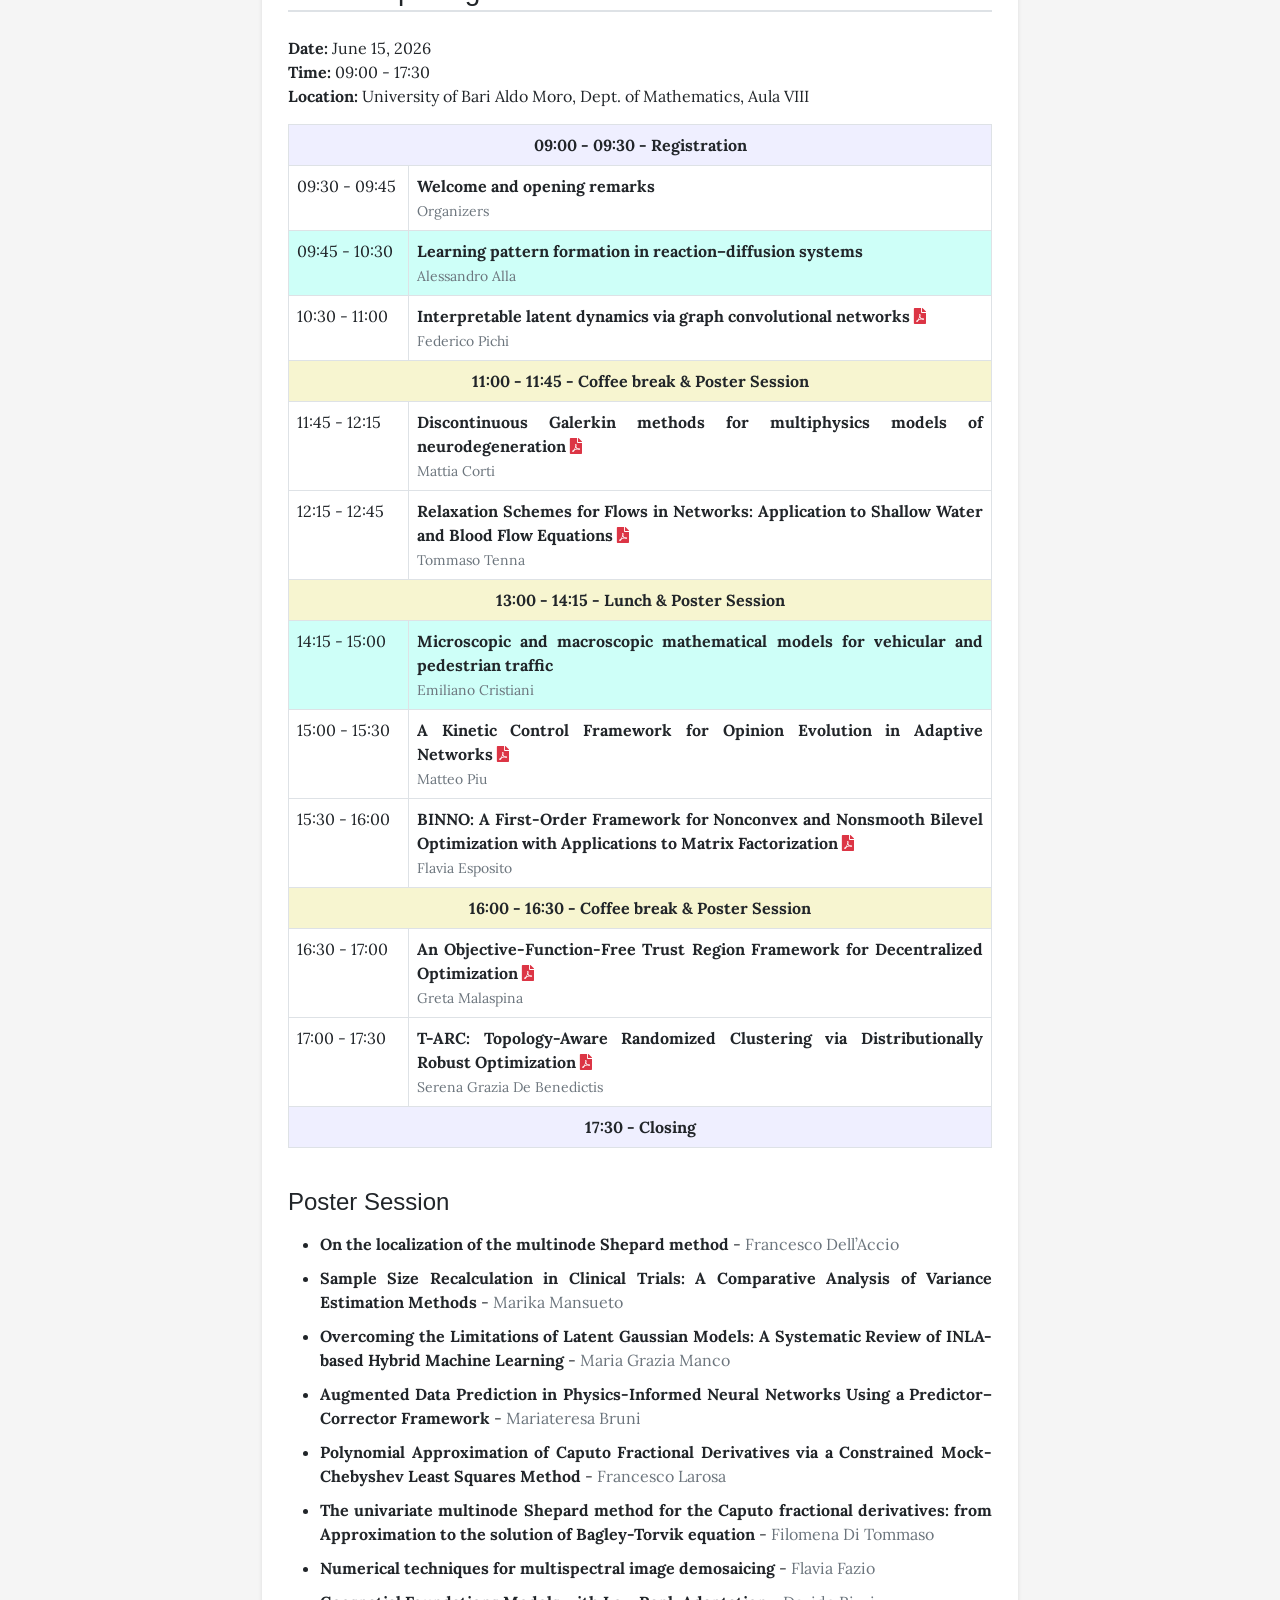
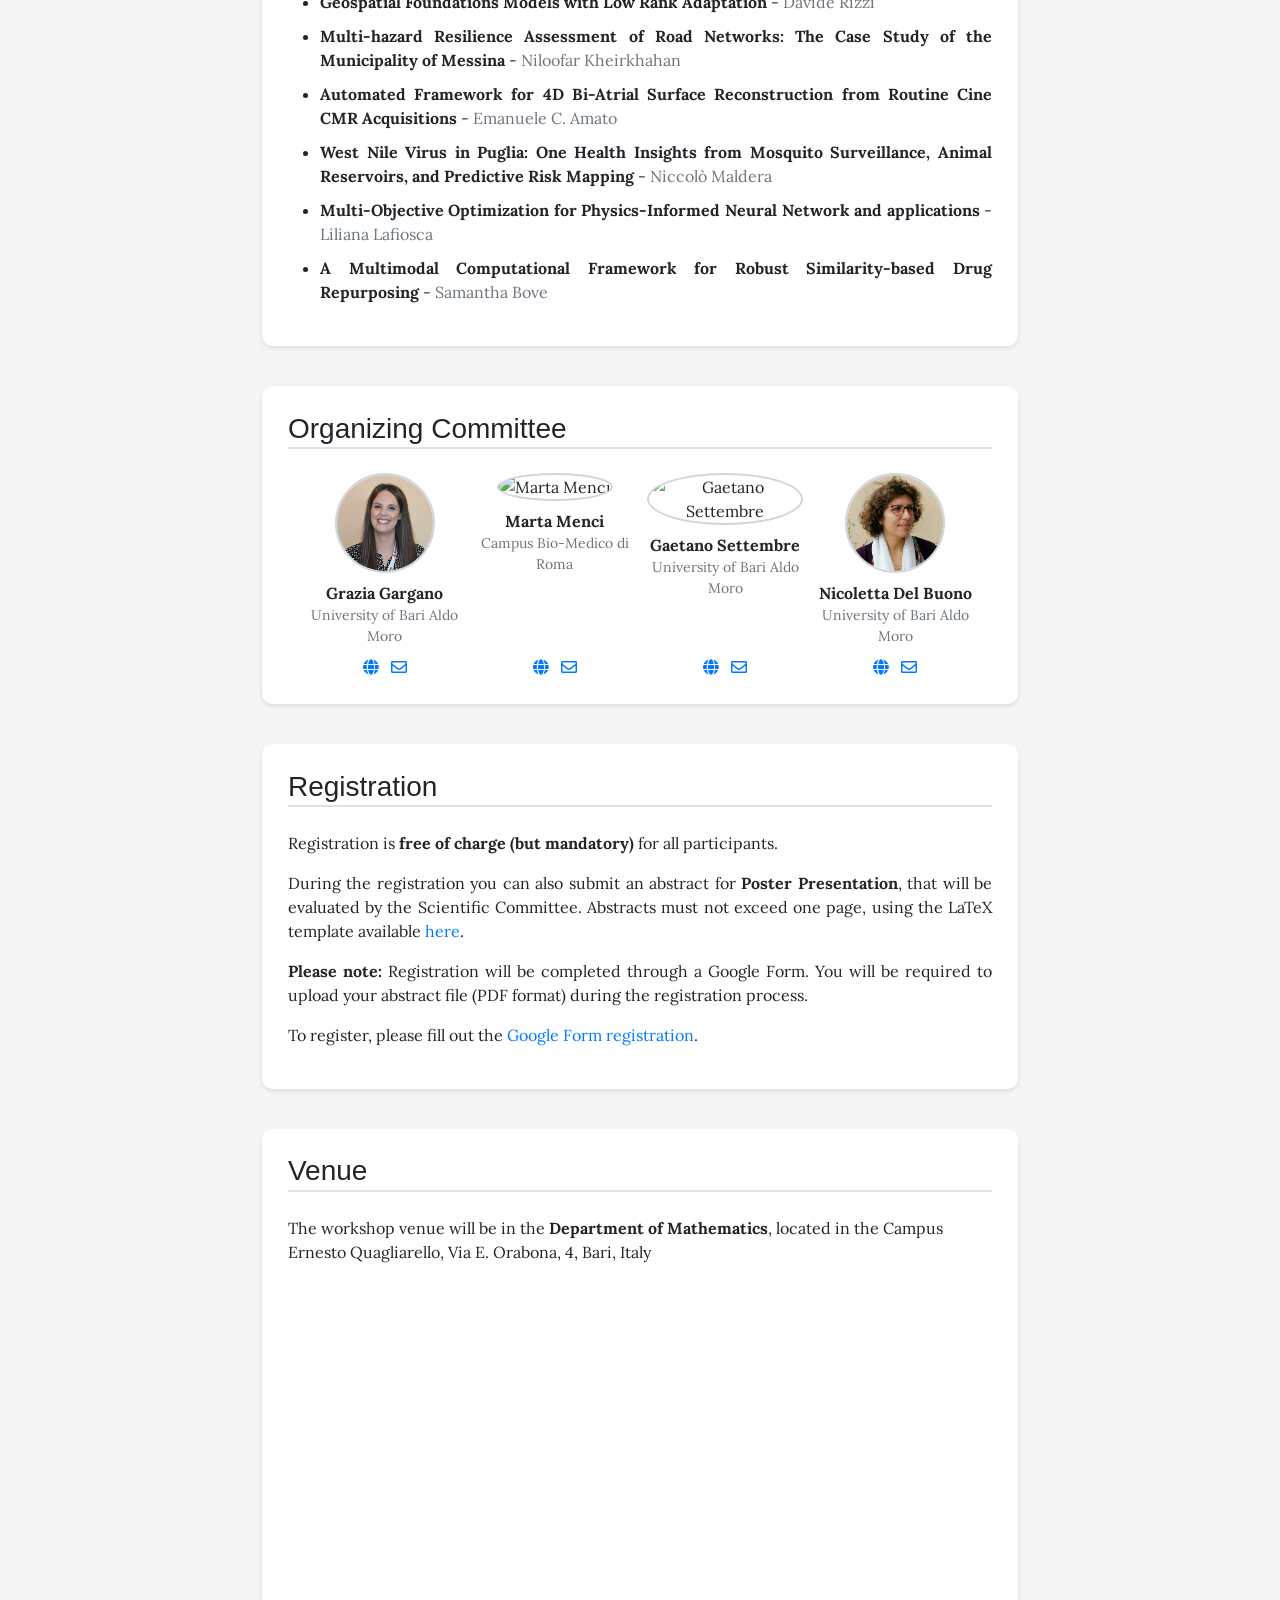
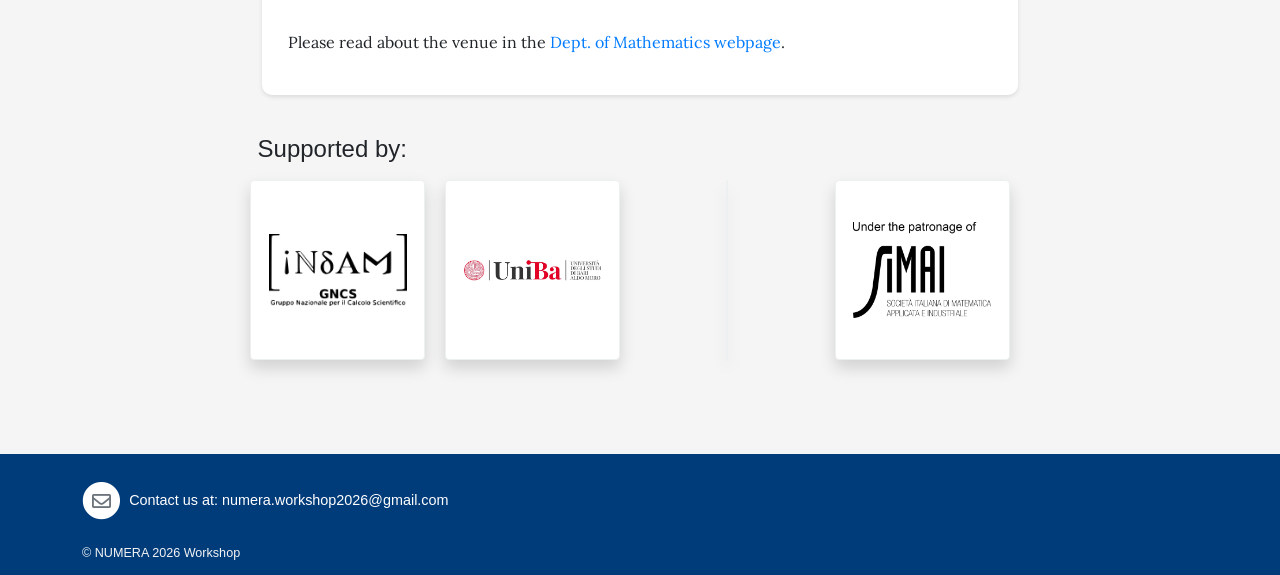
==== commit 7ee1fc15: "Added new poster" ====
--- a/index.html
+++ b/index.html
@@ -658,6 +658,9 @@
                       Fazio</span>
                   </li>
                   <li style="margin-bottom: 10px; text-align: justify;">
+                    <b>Geospatial Foundations Models with Low Rank Adaptation</b> - <span class="text-muted">Davide Rizzi</span>
+                  </li>
+                  <li style="margin-bottom: 10px; text-align: justify;">
                     <b>Multi-hazard Resilience Assessment of Road Networks: The Case Study of the
                       Municipality of Messina</b> - <span class="text-muted">Niloofar Kheirkhahan</span>
                   </li>
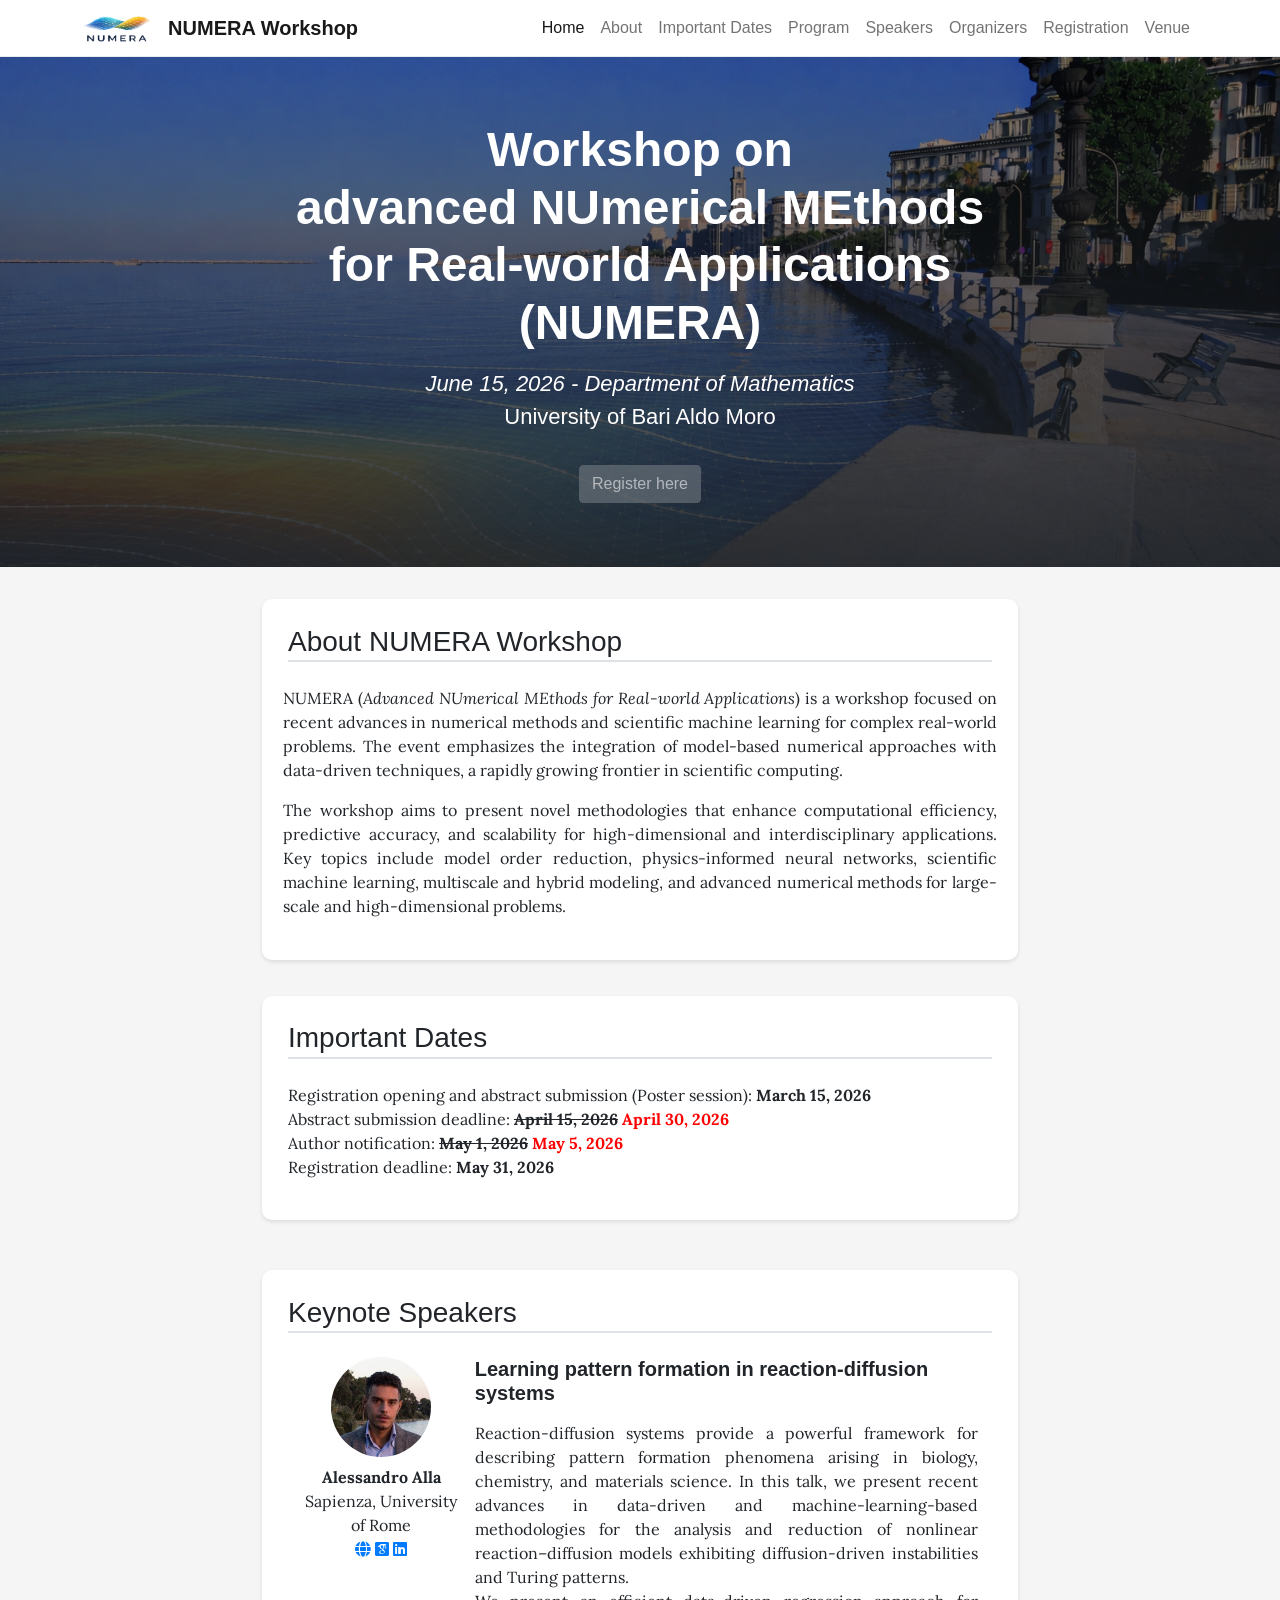
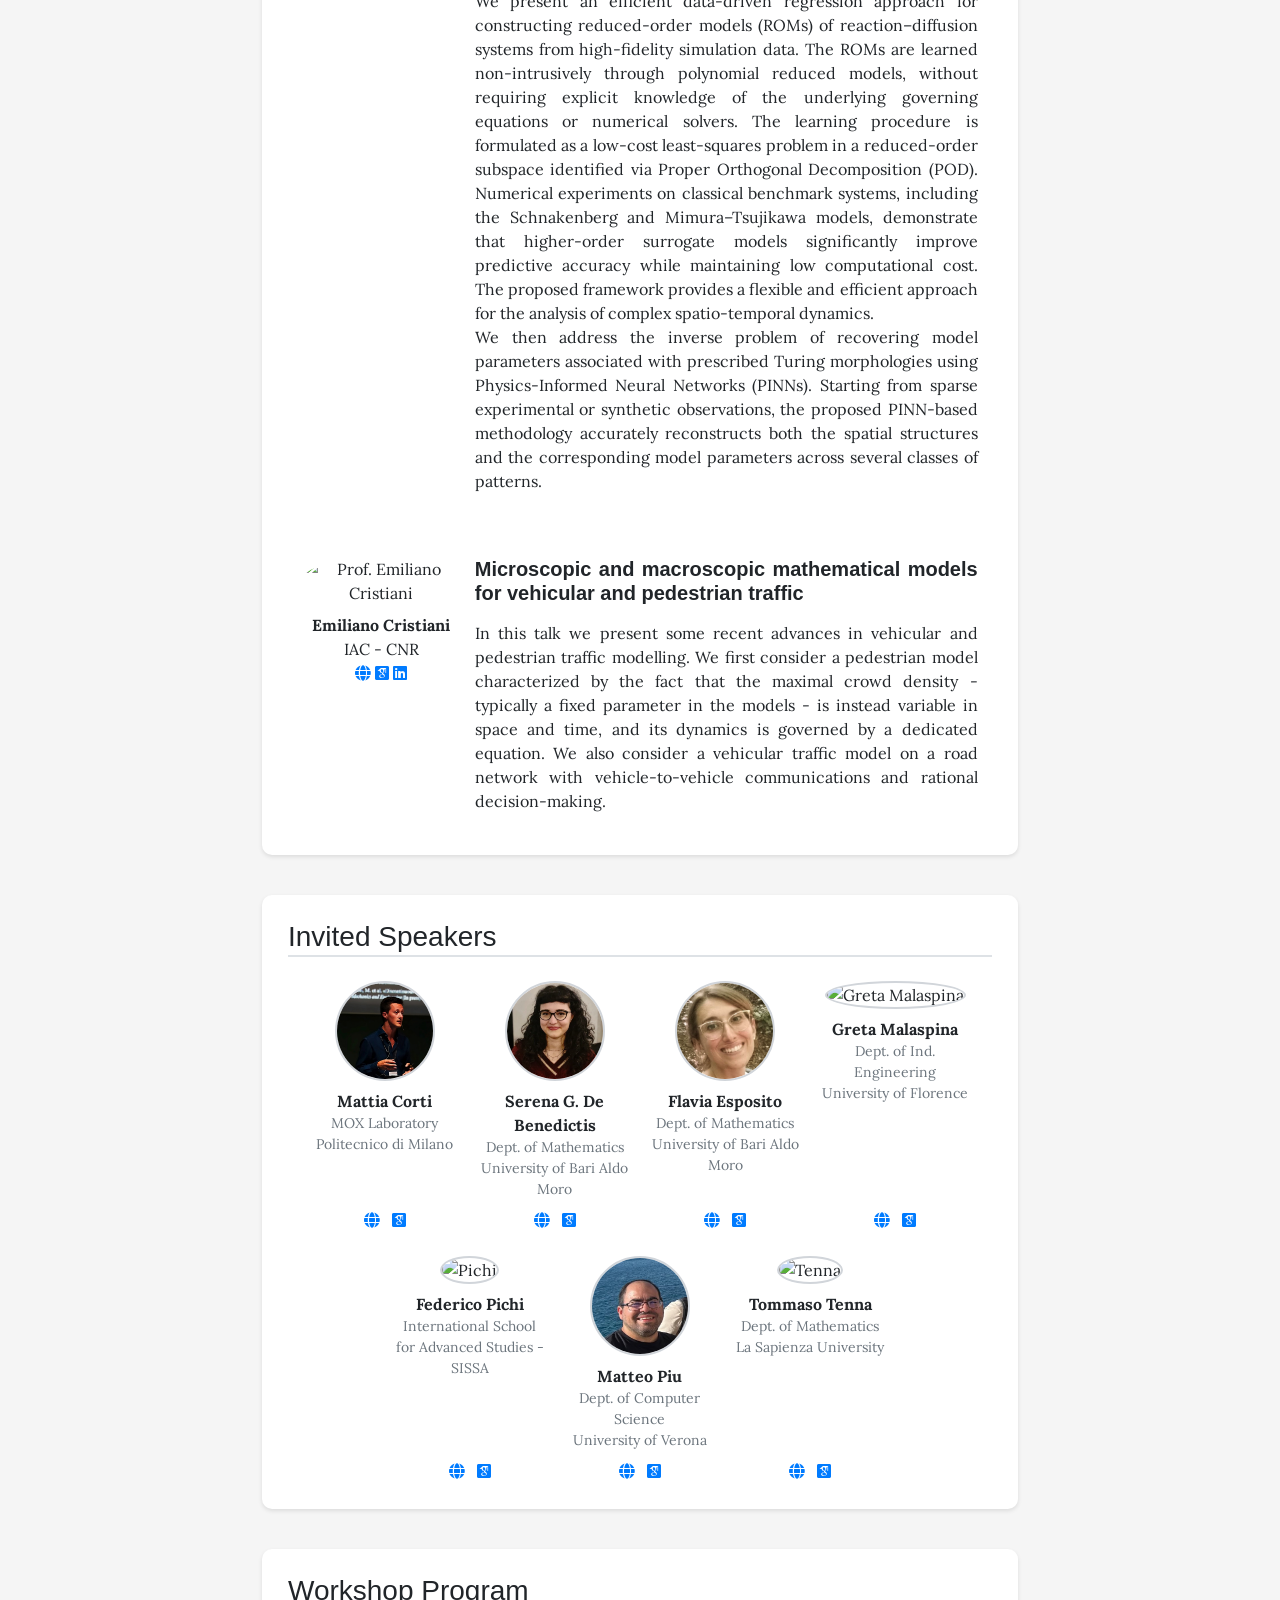
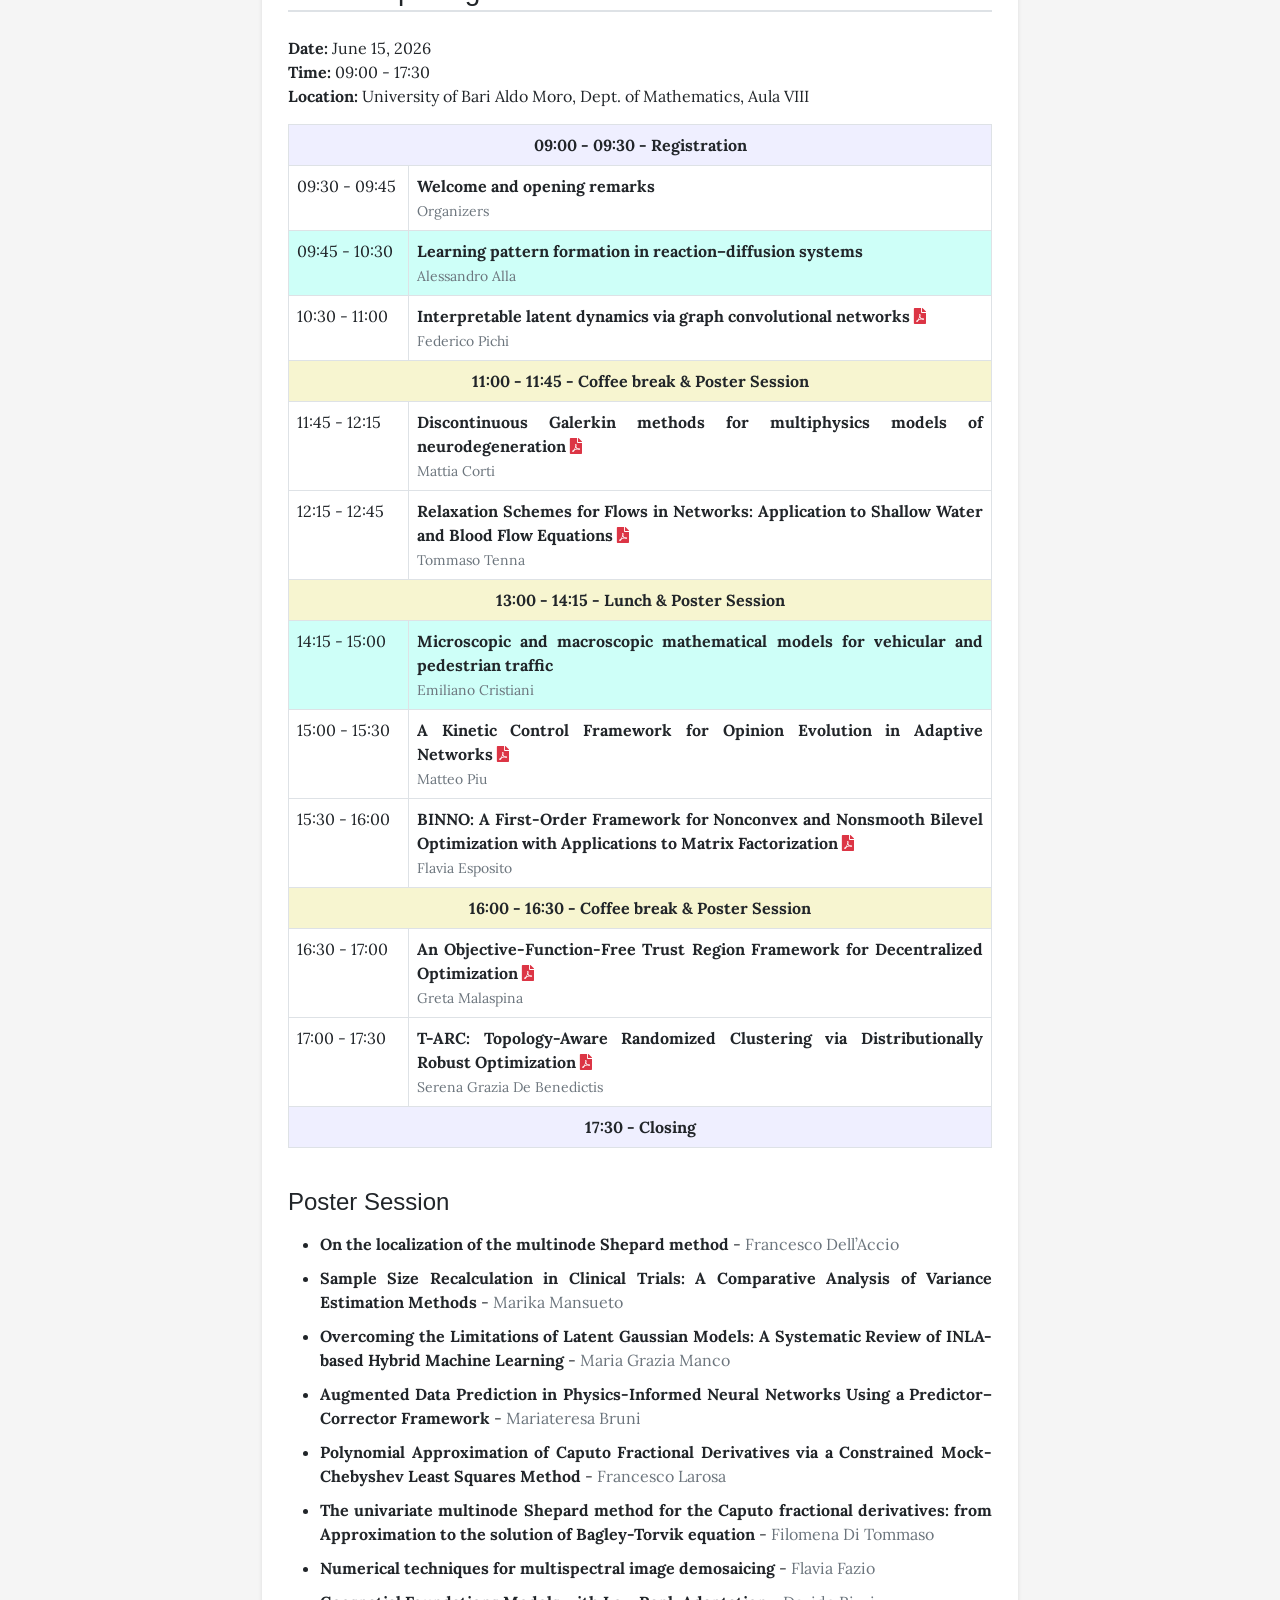
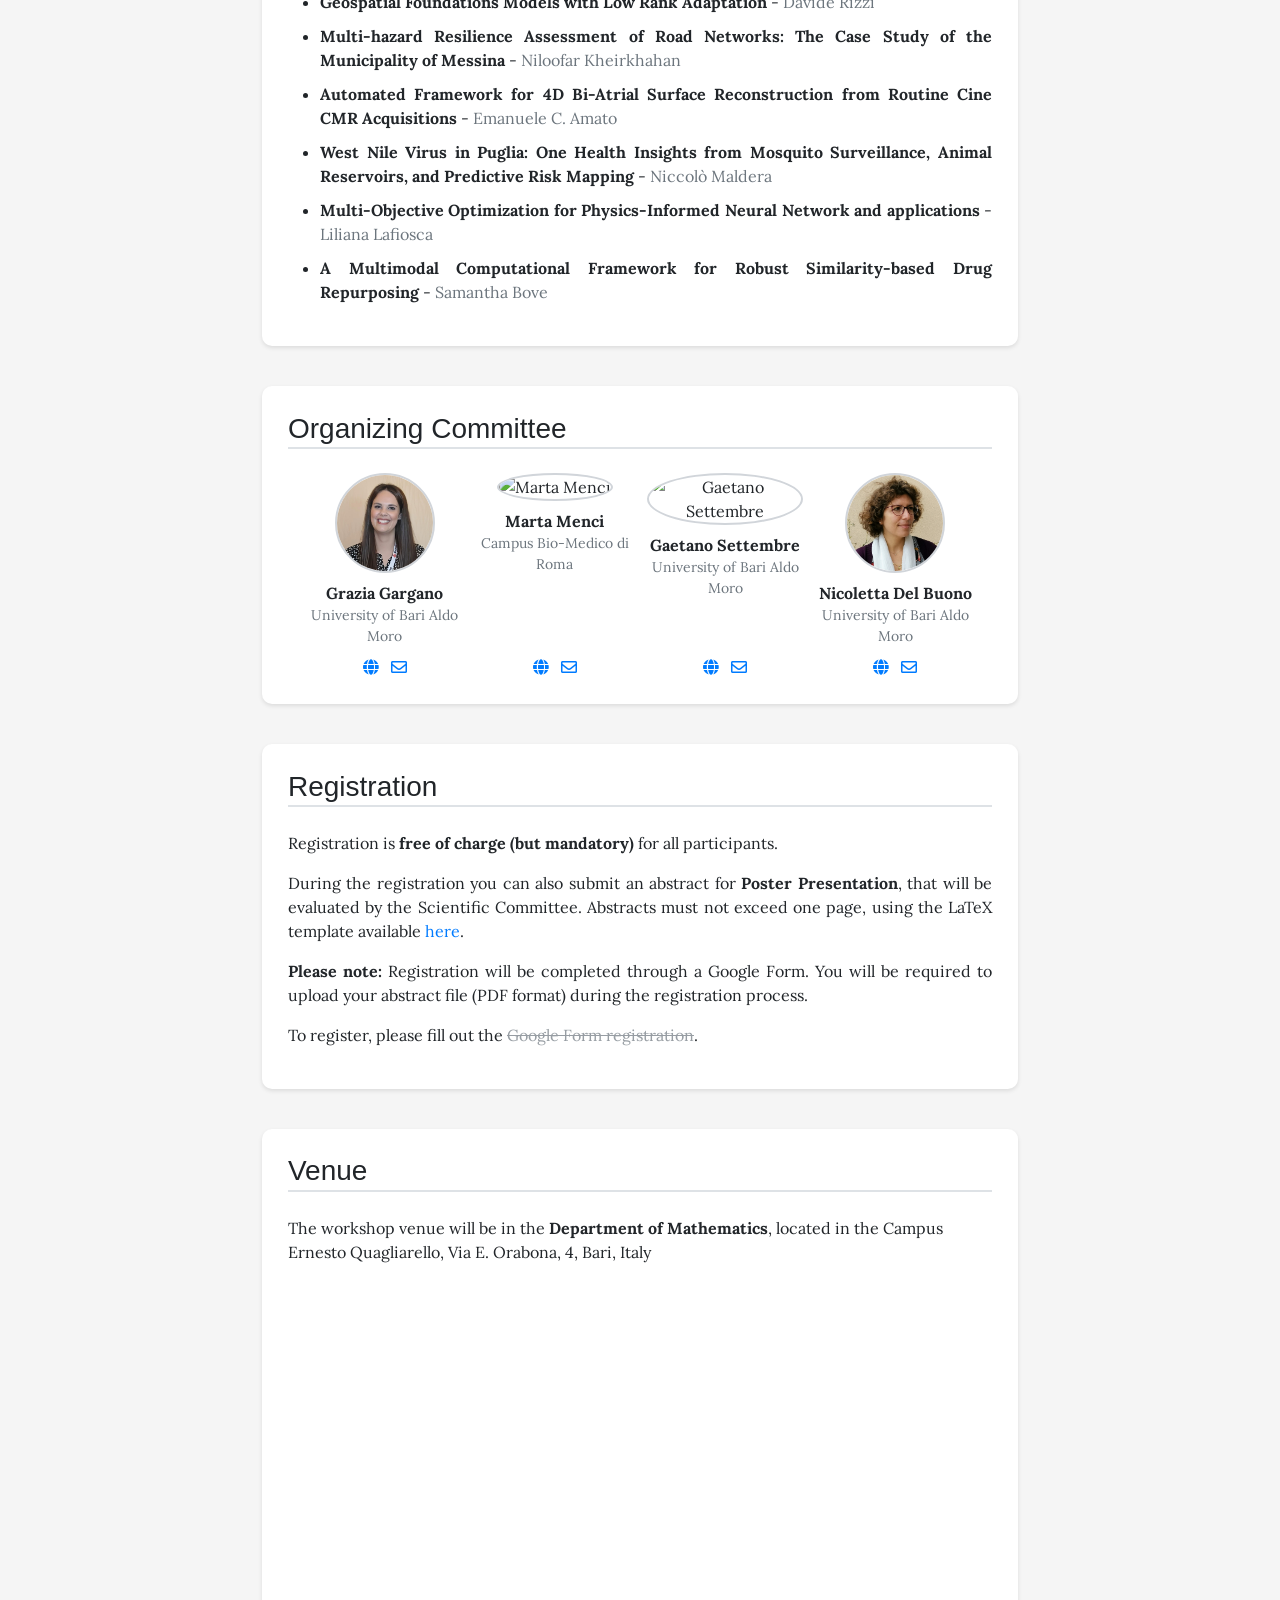
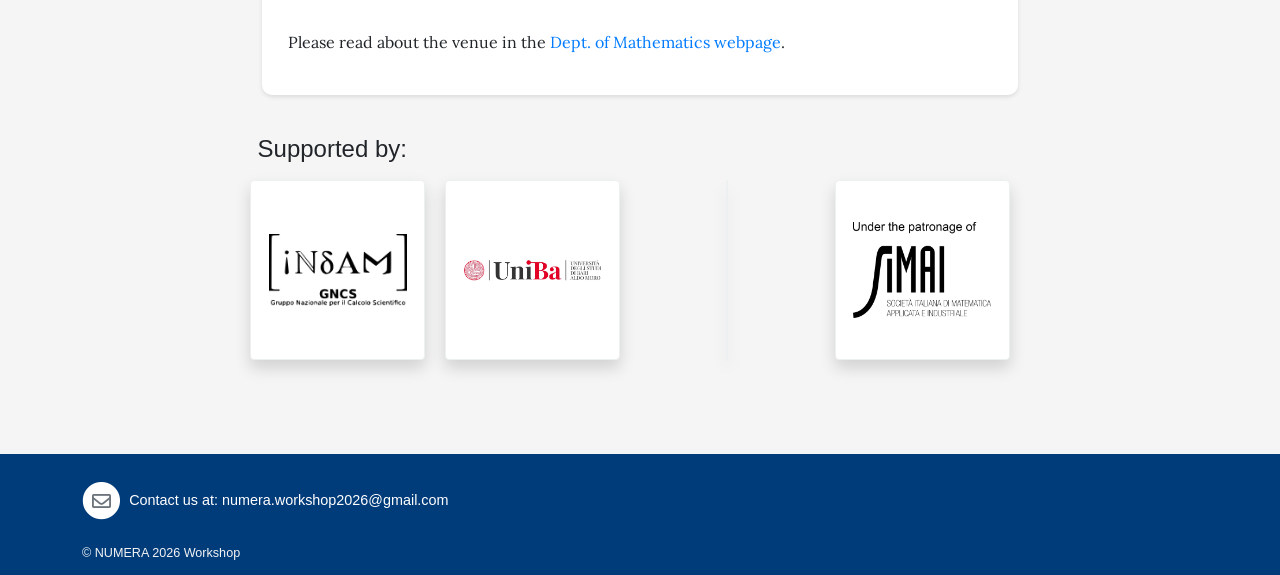
==== commit da0bcaa5: "Disable registration starting June 1st, 2026 with warning modal" ====
--- a/index.html
+++ b/index.html
@@ -101,6 +101,24 @@
     .header.bg-image>* {
       position: relative;
       z-index: 1;
+    }
+
+    /* Registration closed styling */
+    .registration-btn-main.disabled-closed {
+      background-color: #6c757d !important;
+      border-color: #6c757d !important;
+      color: #fff !important;
+      cursor: not-allowed !important;
+      opacity: 0.65;
+      text-decoration: none !important;
+      box-shadow: none !important;
+    }
+
+    .registration-link-inline.disabled-closed {
+      color: #6c757d !important;
+      text-decoration: line-through !important;
+      cursor: not-allowed !important;
+      opacity: 0.7;
     }
   </style>
 
@@ -143,7 +161,7 @@
             <div class="lead">
               <p><em>June 15, 2026 - Department of Mathematics</em><br>University of Bari Aldo Moro</p>
             </div>
-            <a href="https://forms.gle/7aP8m3o25EB1q1z99" target="_blank" class="btn btn-primary btn-m mt-3">Register
+            <a href="https://forms.gle/7aP8m3o25EB1q1z99" target="_blank" class="btn btn-primary btn-m mt-3 registration-btn-main">Register
               here</a>
           </div>
         </div>
@@ -819,7 +837,7 @@
                   to upload your abstract file (PDF format) during the registration process.
                 </p>
                 <p>
-                  To register, please fill out the <a href="https://forms.gle/7aP8m3o25EB1q1z99" target="_blank">Google
+                  To register, please fill out the <a href="https://forms.gle/7aP8m3o25EB1q1z99" target="_blank" class="registration-link-inline">Google
                     Form registration</a>.
                 </p>
               </section>
@@ -909,6 +927,76 @@
     })();
   </script>
 
+  <!-- Registration Closed Modal -->
+  <div class="modal fade" id="registrationClosedModal" tabindex="-1" aria-labelledby="registrationClosedModalLabel" aria-hidden="true">
+    <div class="modal-dialog modal-dialog-centered">
+      <div class="modal-content" style="border-radius: 12px; border: none; box-shadow: 0 10px 30px rgba(0,0,0,0.15); overflow: hidden;">
+        <div class="modal-header" style="background: linear-gradient(135deg, #f8d7da 0%, #f5c2c7 100%); border-bottom: none; padding: 20px 24px;">
+          <h5 class="modal-title" id="registrationClosedModalLabel" style="color: #842029; font-weight: 700; display: flex; align-items: center; gap: 10px;">
+            <i class="fas fa-exclamation-circle"></i> Registrazioni Chiuse / Registration Closed
+          </h5>
+          <button type="button" class="btn-close" data-bs-dismiss="modal" aria-label="Close"></button>
+        </div>
+        <div class="modal-body" style="padding: 30px 24px; text-align: center; color: #495057;">
+          <p style="font-size: 1.15rem; font-weight: 500; margin-bottom: 10px; color: #212529;">
+            Le registrazioni per il NUMERA Workshop 2026 sono chiuse.
+          </p>
+          <p style="font-size: 0.95rem; margin-bottom: 0;">
+            La scadenza per la registrazione era il <strong>31 Maggio 2026</strong>. Non è più possibile registrarsi all'evento.
+          </p>
+          <hr style="margin: 20px 0; opacity: 0.15;">
+          <p style="font-size: 1.15rem; font-weight: 500; margin-bottom: 10px; color: #212529;">
+            Registrations for the NUMERA Workshop 2026 are closed.
+          </p>
+          <p style="font-size: 0.95rem; margin-bottom: 0;">
+            The registration deadline was <strong>May 31, 2026</strong>. It is no longer possible to register for the event.
+          </p>
+        </div>
+        <div class="modal-footer" style="border-top: none; padding: 15px 24px; background-color: #f8f9fa;">
+          <button type="button" class="btn btn-secondary" data-bs-dismiss="modal" style="border-radius: 6px; padding: 8px 20px; font-weight: 600;">Chiudi / Close</button>
+        </div>
+      </div>
+    </div>
+  </div>
+
+  <!-- Dynamic Date Check script for closing registration starting June 1st, 2026 -->
+  <script>
+    document.addEventListener('DOMContentLoaded', function() {
+      // Current date check (local time)
+      var today = new Date();
+      // June 1, 2026 (Month is 0-indexed: 5 is June)
+      var deadline = new Date(2026, 5, 1);
+      
+      if (today >= deadline) {
+        var mainBtn = document.querySelector('.registration-btn-main');
+        var inlineLink = document.querySelector('.registration-link-inline');
+        
+        if (mainBtn) {
+          mainBtn.classList.add('disabled-closed');
+          mainBtn.removeAttribute('target');
+          mainBtn.addEventListener('click', function(e) {
+            e.preventDefault();
+            showRegistrationClosedModal();
+          });
+        }
+        
+        if (inlineLink) {
+          inlineLink.classList.add('disabled-closed');
+          inlineLink.removeAttribute('target');
+          inlineLink.addEventListener('click', function(e) {
+            e.preventDefault();
+            showRegistrationClosedModal();
+          });
+        }
+      }
+      
+      function showRegistrationClosedModal() {
+        var myModal = new bootstrap.Modal(document.getElementById('registrationClosedModal'));
+        myModal.show();
+      }
+    });
+  </script>
+
 </body>
 
 </html>
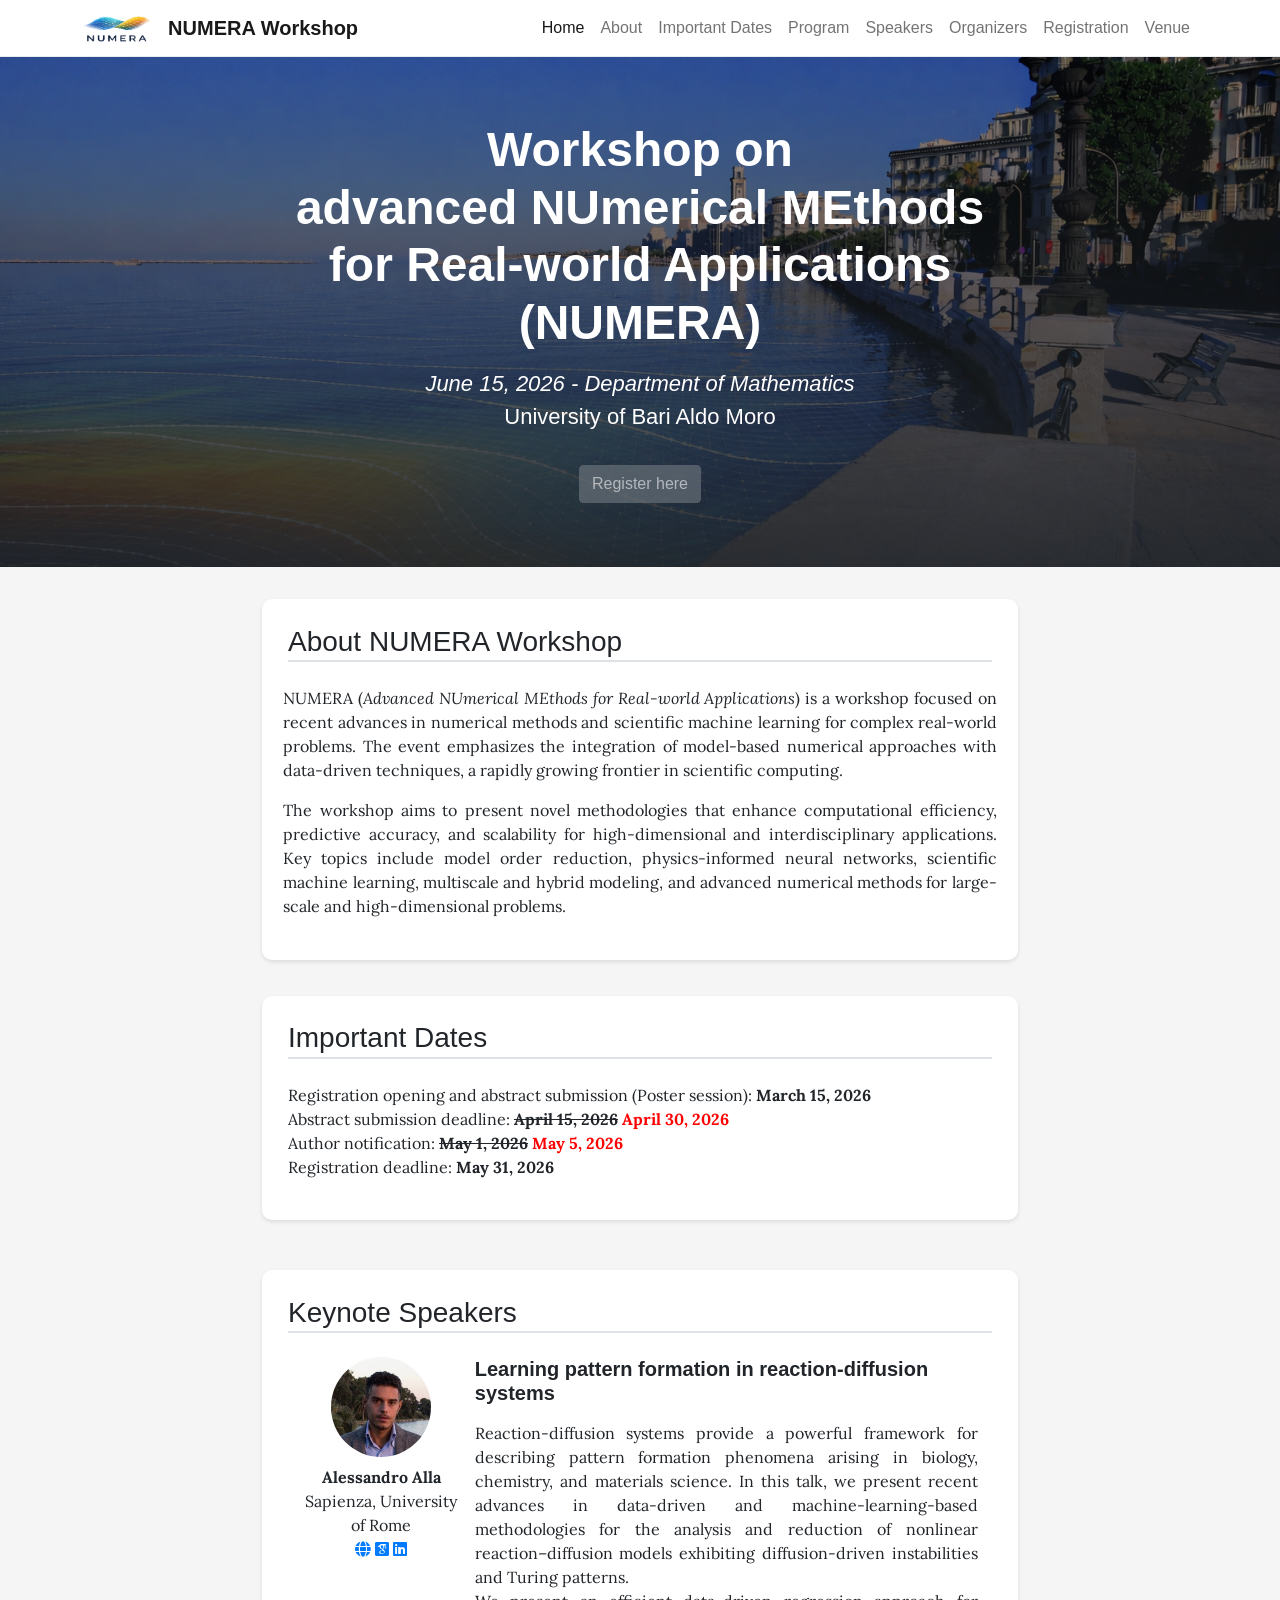
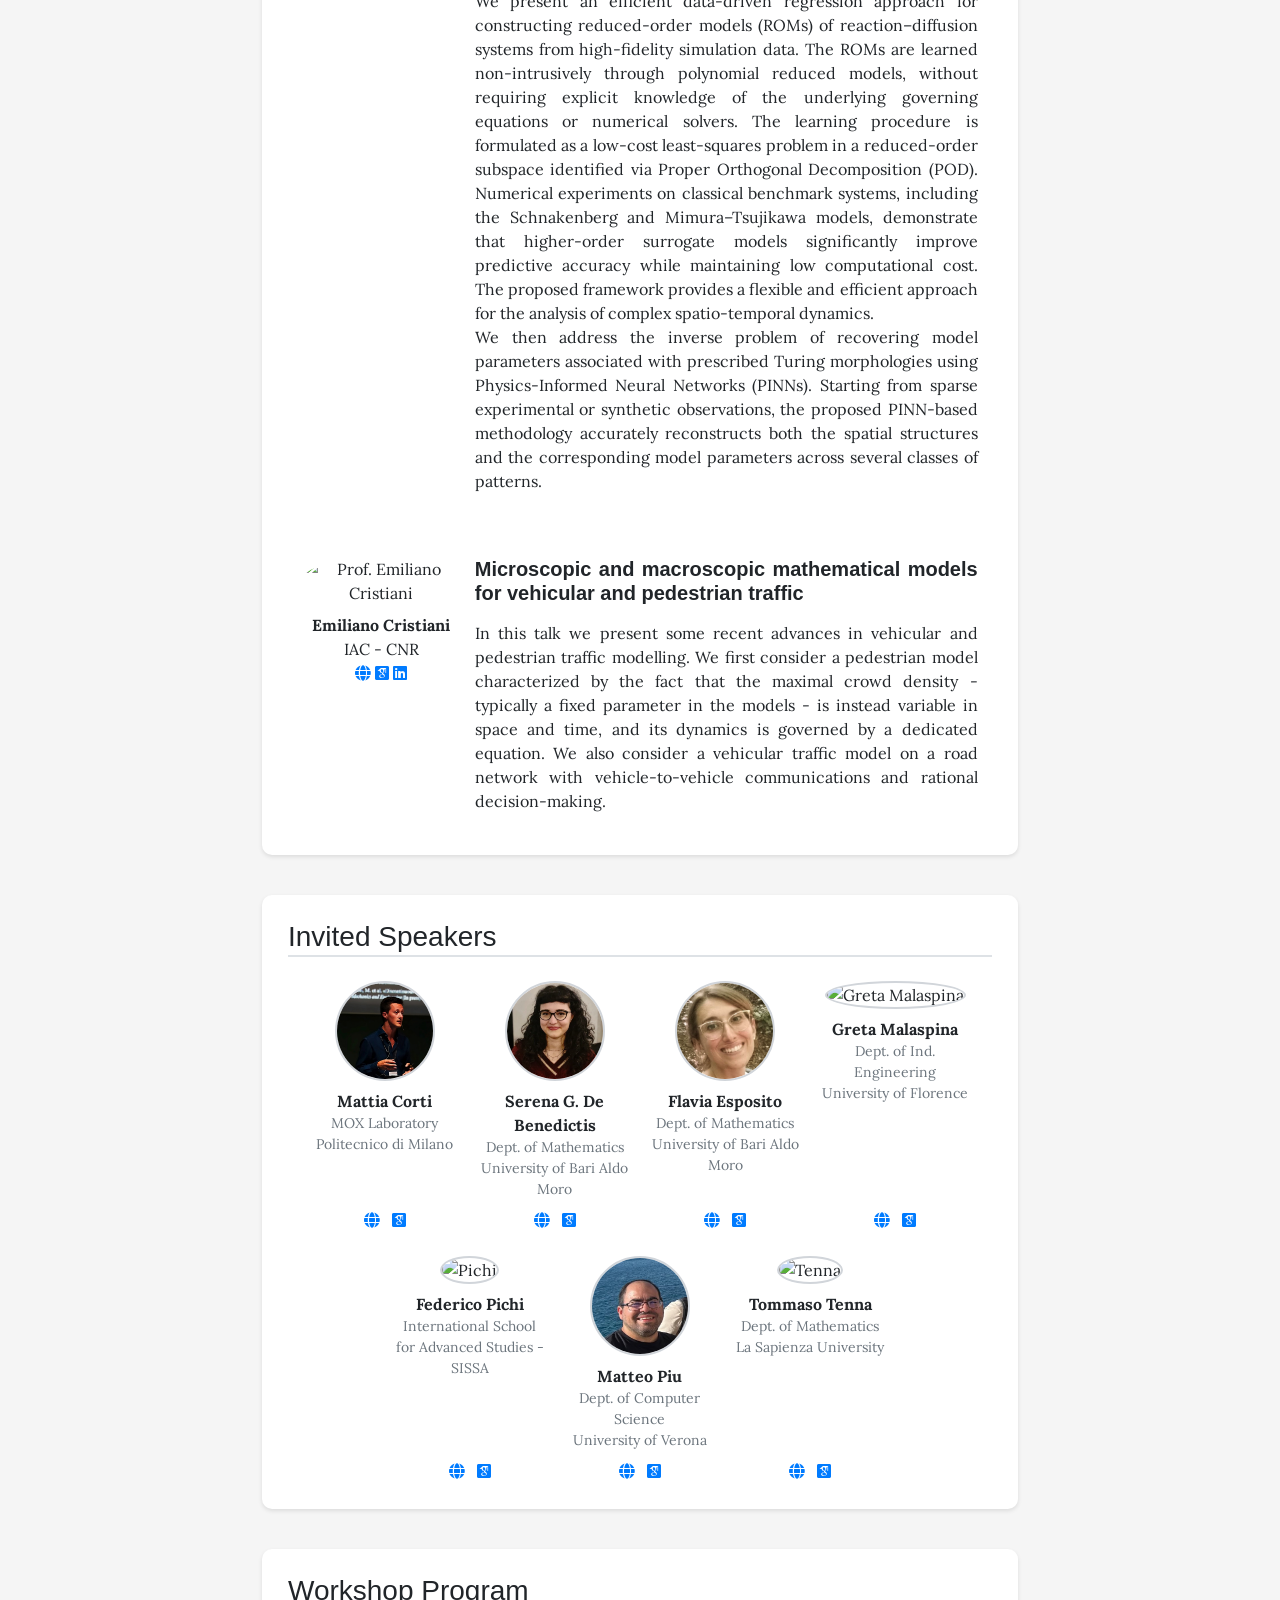
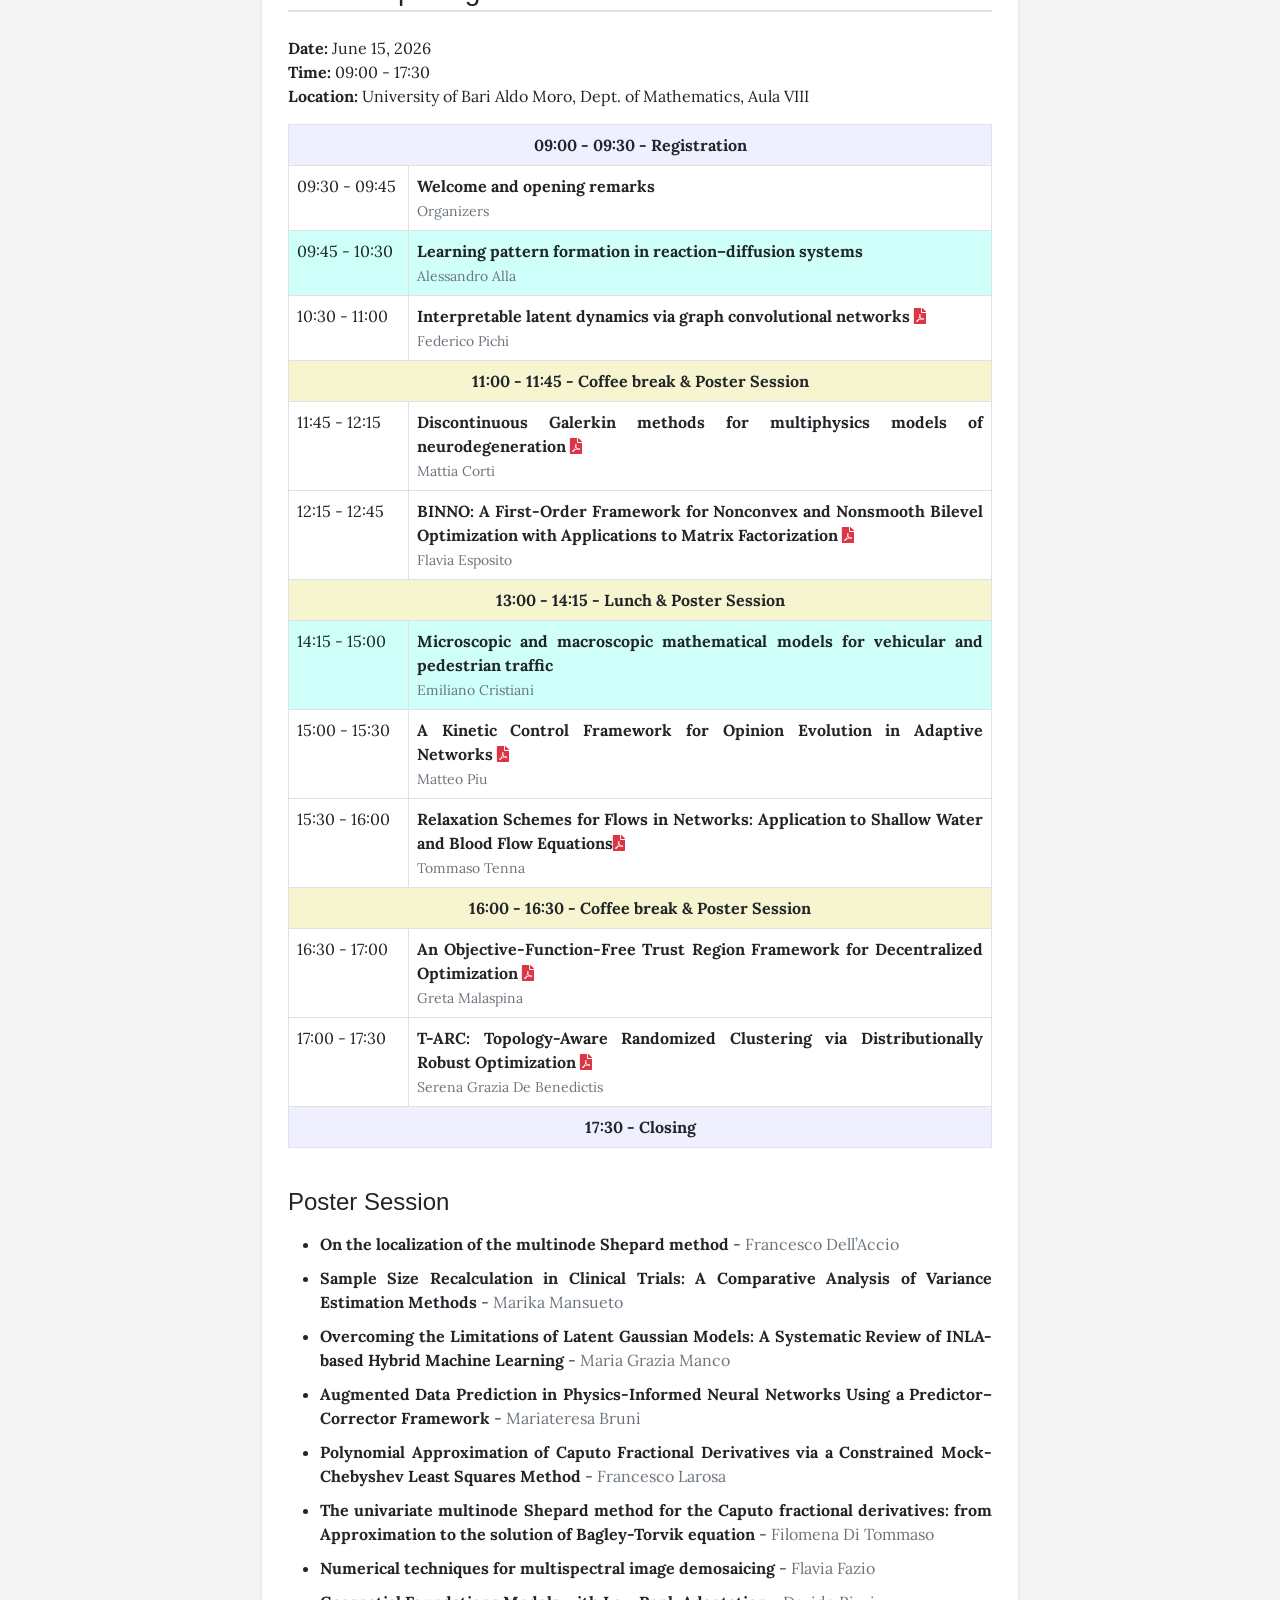
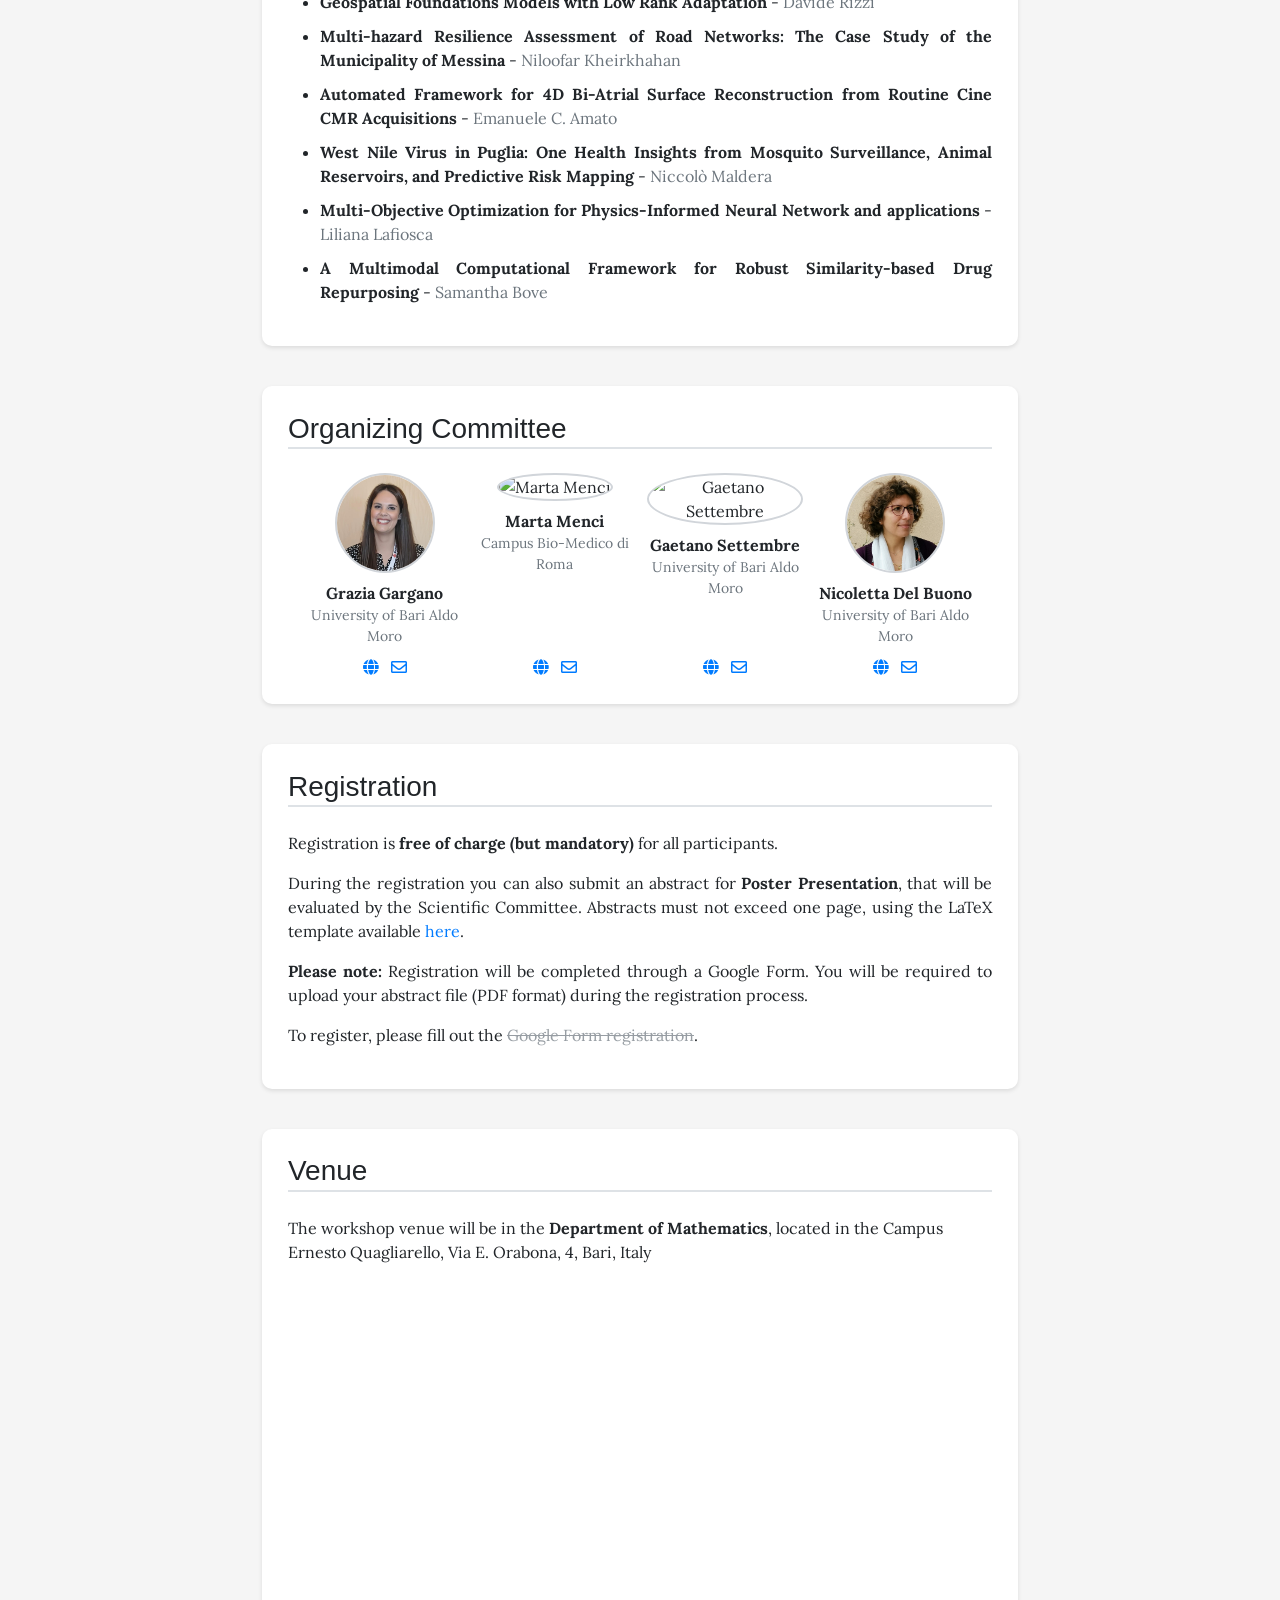
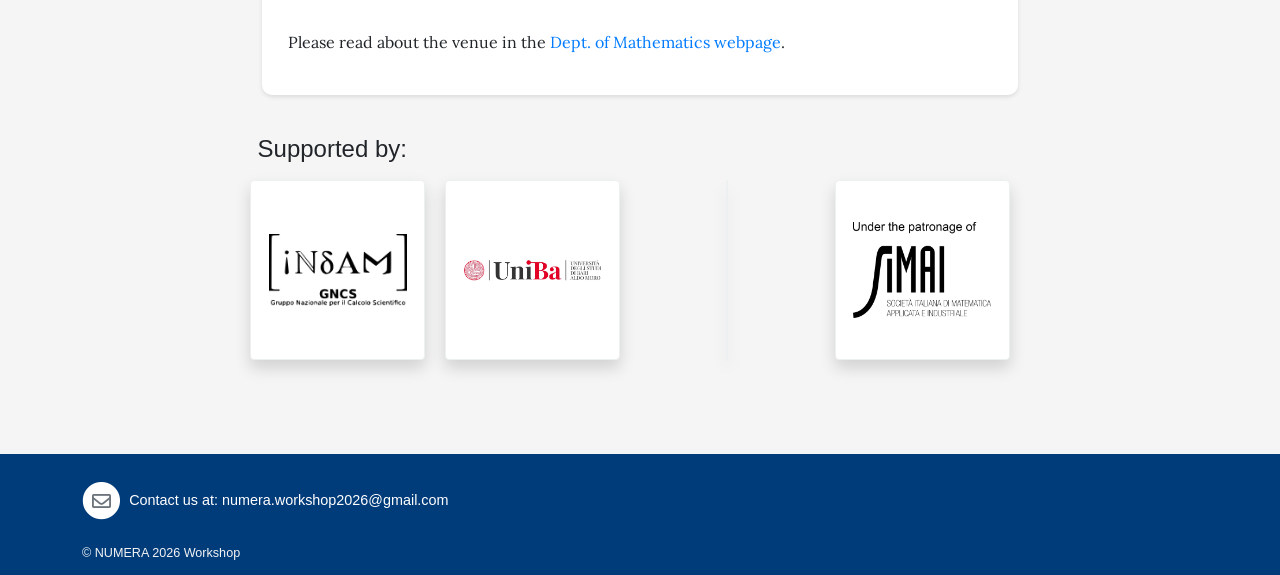
==== commit b56fb4c0: "Fix Program" ====
--- a/index.html
+++ b/index.html
@@ -562,11 +562,11 @@
                     <tr>
                       <td style="text-align: justify;">12:15 - 12:45</td>
                       <td style="text-align: justify;">
-                        <b><a href="/assets/abstract/Abstract_Tenna_Bari.pdf" target="_blank"
-                            style="text-decoration: none; color: inherit;">Relaxation Schemes for Flows in Networks:
-                            Application to Shallow Water and Blood Flow Equations <i
+                        <b><a href="/assets/abstract/Esposito_Abstract_2026.pdf" target="_blank"
+                            style="text-decoration: none; color: inherit;">BINNO: A First-Order Framework for Nonconvex
+                            and Nonsmooth Bilevel Optimization with Applications to Matrix Factorization <i
                               class="fas fa-file-pdf text-danger"></i></a></b><br>
-                        <span class="text-muted small">Tommaso Tenna</span>
+                        <span class="text-muted small">Flavia Esposito</span>
                       </td>
                     </tr>
 
@@ -598,11 +598,11 @@
                     <tr>
                       <td style="text-align: justify;">15:30 - 16:00</td>
                       <td style="text-align: justify;">
-                        <b><a href="/assets/abstract/Esposito_Abstract_2026.pdf" target="_blank"
-                            style="text-decoration: none; color: inherit;">BINNO: A First-Order Framework for Nonconvex
-                            and Nonsmooth Bilevel Optimization with Applications to Matrix Factorization <i
+                        <b><a href="/assets/abstract/Abstract_Tenna_Bari.pdf" target="_blank"
+                            style="text-decoration: none; color: inherit;"> Relaxation Schemes for Flows in Networks:
+                            Application to Shallow Water and Blood Flow Equations<i
                               class="fas fa-file-pdf text-danger"></i></a></b><br>
-                        <span class="text-muted small">Flavia Esposito</span>
+                        <span class="text-muted small">Tommaso Tenna</span>
                       </td>
                     </tr>
 
